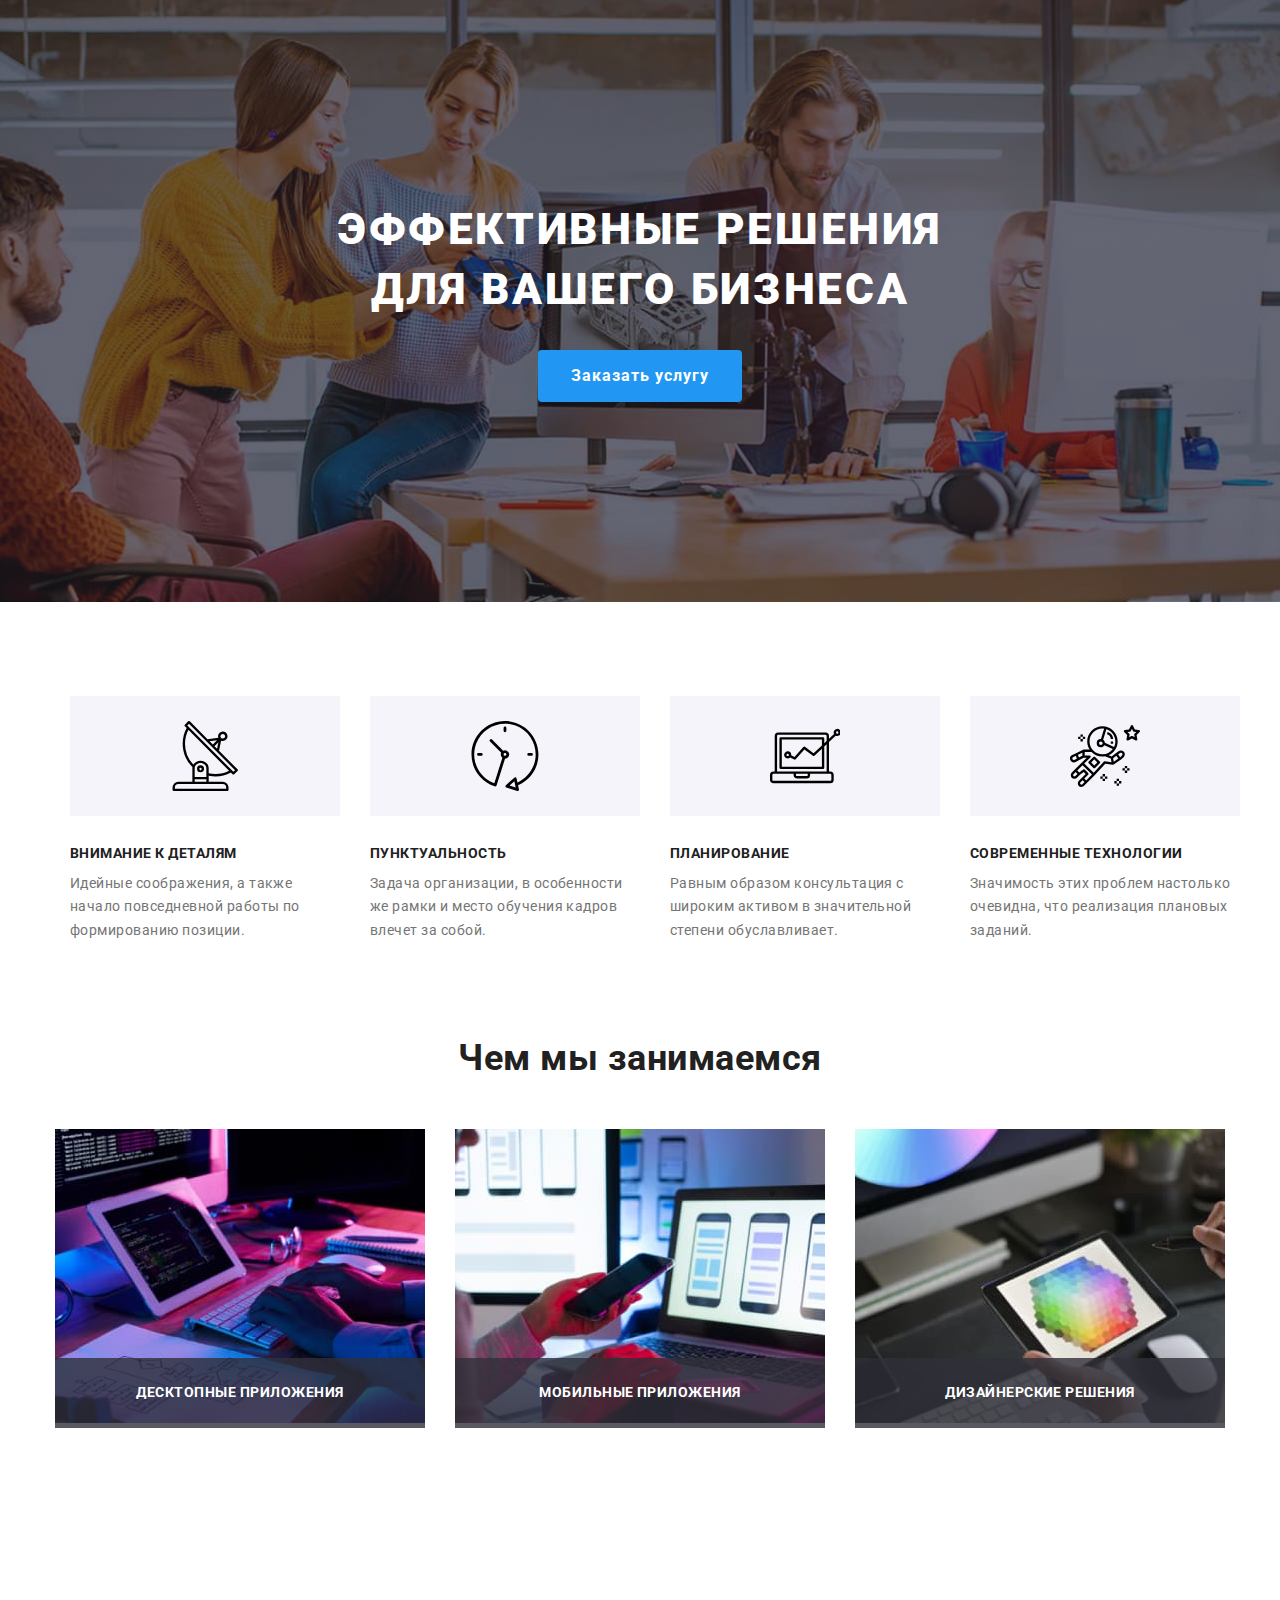
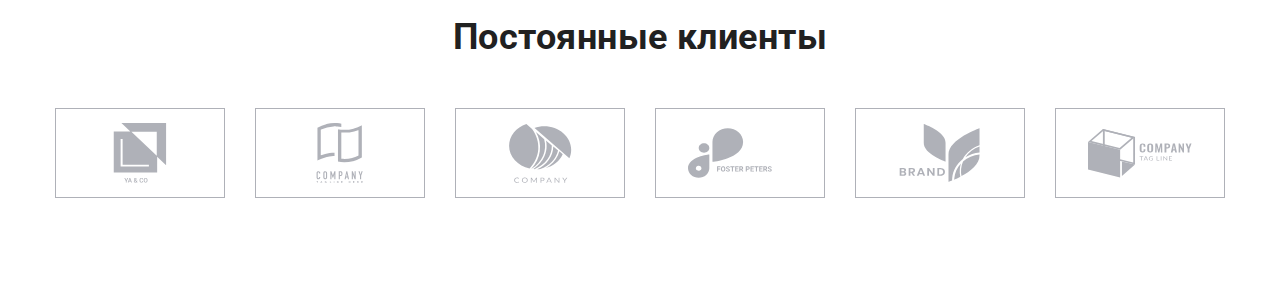
==== index.html @ 01b2c981 "add client" ====
<!DOCTYPE html>
<html lang="ru">
  <head>
    <meta charset="UTF-8" />
    <meta http-equiv="X-UA-Compatible" content="IE=edge" />
    <meta name="viewport" content="width=device-width, initial-scale=1.0" />
    <title>Студия</title>
    <link rel="preconnect" href="https://fonts.googleapis.com" />
    <link rel="preconnect" href="https://fonts.gstatic.com" crossorigin />
    <link
      href="https://fonts.googleapis.com/css2?family=Raleway:wght@700&family=Roboto:wght@400;500;700;900&display=swap"
      rel="stylesheet"
    />
    <link
      rel="stylesheet"
      href="https://cdnjs.cloudflare.com/ajax/libs/modern-normalize/1.1.0/modern-normalize.min.css"
    />
    <link rel="stylesheet" href="./css/main.min.css">
  </head>

  <body>
    <!-- <header class="header">
      <div class="container header__section">
        <nav class="header__nav">
          <a class="header__logo logo link" href="./index.html"
            >Web<span class="header__logo--black">Studio</span></a
          >
          <ul class="nav list">
            <li class="nav__item">
              <a class="nav__link link nav__link--current" href="./index.html"
                >Студия</a
              >
            </li>
            <li class="nav__item">
              <a class="nav__link link" href="./portfolio.html"
                >Портфолио</a
              >
            </li>
            <li class="nav__item">
              <a class="nav__link link" href="">Контакты</a>
            </li>
          </ul>
        </nav>
        <ul class="header-contact header-contack__list list">
          <li class="header-contact__item">
            <a class="header-contact__link link" href="mailto:info@devstudio.com"
              ><svg class="header-contact__icon" width="16" height="12">
                <use href="./images/icons.svg#icon-envelope"></use>
              </svg>
              info@devstudio.com</a
            >
          </li>
          <li class="header-contact__item">
            <a class="header-contact__link link" href="tel:+380961111111"
              ><svg class="header-contact__icon" width="10" height="16">
                <use href="./images/icons.svg#icon-mobile"></use>
              </svg>
              +38 096 111 11 11</a
            >
          </li>
        </ul>
      </div>
    </header> -->
    <main>
      <section class="hero">
        <h1 class="hero__title">Эффективные решения для вашего бизнеса</h1>
        <button class="hero__btn" type="button" data-modal-open>Заказать услугу</button>
      </section>
      <section class="features">
        <div class="container">
          <h2 class="visually-hidden">Преимущества</h2>
          <ul class="features-list list">
            <li class="features-list__item">
              <div class="features-list__icon-fon">
                <svg class="features-list__icon" width="70" height="70">
                  <use href="./images/icons.svg#icon-antenna"></use>
                </svg>
              </div>

              <h3 class="features-list__title">Внимание к деталям</h3>
              <p class="features-list__text">
                Идейные соображения, а также начало повседневной работы по
                формированию позиции.
              </p>
            </li>
            <li class="features-list__item">
              <div class="features-list__icon-fon">
                <svg class="features-list__icon" width="70" height="70">
                  <use href="./images/icons.svg#icon-clock"></use>
                </svg>
              </div>

              <h3 class="features-list__title">Пунктуальность</h3>
              <p class="features-list__text">
                Задача организации, в особенности же рамки и место обучения
                кадров влечет за собой.
              </p>
            </li>
            <li class="features-list__item">
              <div class="features-list__icon-fon">
                <svg class="features-list__icon" width="70" height="70">
                  <use href="./images/icons.svg#icon-diagram"></use>
                </svg>
              </div>

              <h3 class="features-list__title">Планирование</h3>
              <p class="features-list__text">
                Равным образом консультация с широким активом в значительной
                степени обуславливает.
              </p>
            </li>
            <li class="features-list__item">
              <div class="features-list__icon-fon">
                <svg class="features-list__icon" width="70" height="70">
                  <use href="./images/icons.svg#icon-astronaut"></use>
                </svg>
              </div>

              <h3 class="features-list__title">Современные технологии</h3>
              <p class="features-list__text">
                Значимость этих проблем настолько очевидна, что реализация
                плановых заданий.
              </p>
            </li>
          </ul>
        </div>
      </section>
      <section class="work">
        <div class="container">
          <h2 class="work__title section-title">Чем мы занимаемся</h2>
          <ul class="work-list list">
            <li class="work-list__item">
              <img
                src="./images/box1.jpg"
                alt="сотрудник создает программу"
                width="370"
                height="294"
              />
              <p class="work-list__text">Десктопные приложения</p>
            </li>
            <li class="work-list__item">
              <img
                src="./images/box2.jpg"
                alt="сотрудник создает мобильное приложение"
                width="370"
                height="294"
              />
              <p class="work-list__text">Мобильные приложения</p>
            </li>
            <li class="work-list__item">
              <img
                src="./images/box3.jpg"
                alt="веб-дизайнер выбирает палитру"
                width="370"
                height="294"
              />
              <p class="work-list__text">Дизайнерские решения</p>
            </li>            
          </ul>
        </div>
      </section>
      <!-- <section class="team">
        <div class="container">
          <h2 class="team__title section-title">Наша команда</h2>
          <ul class="team-list list">
            <li class="team-list__item">
              <img
                src="./images/img1.jpg"
                alt="фото Игоря Демьяненко"
                width="270"
                height="260"
              />
              <div class="team-list__workers">
                <h3 class="team-list__worker">Игорь Демьяненко</h3>
                <p class="team-list__profession" lang="en">Product Designer</p>
                <ul class="team-list__social-list list">
                  <li class="team-list__social-item">
                    <a class="team-list__social-link link" href="">
                      <svg class="team-list__social-icon" width="20" height="20">
                        <use href="./images/icons.svg#icon-instagram"></use>
                      </svg>
                    </a>
                  </li>

                  <li class="team-list__social-item">
                    <a class="team-list__social-link link" href="">
                      <svg class="team-list__social-icon" width="20" height="20">
                        <use href="./images/icons.svg#icon-twitter"></use>
                      </svg>
                    </a>
                  </li>

                  <li class="team-list__social-item">
                    <a class="team-list__social-link link" href="">
                      <svg class="team-list__social-icon" width="20" height="20">
                        <use href="./images/icons.svg#icon-facebook"></use>
                      </svg>
                    </a>
                  </li>

                  <li class="team-list__social-item">
                    <a class="team-list__social-link link" href="">
                      <svg class="team-list__social-icon" width="20" height="20">
                        <use href="./images/icons.svg#icon-linkedin"></use>
                      </svg>
                    </a>
                  </li>
                </ul>
              </div>
            </li>

            <li class="team-list__item">
              <img
                src="./images/img2.jpg"
                alt="фото Ольги Репиной"
                width="270"
                height="260"
              />
              <div class="team-list__workers">
                <h3 class="team-list__worker">Ольга Репина</h3>
                <p class="team-list__profession" lang="en">Frontend Developer</p>
                <ul class="team-list__social-list list">
                  <li class="team-list__social-item">
                    <a class="team-list__social-link link" href="">
                      <svg class="team-list__social-icon" width="20" height="20">
                        <use href="./images/icons.svg#icon-instagram"></use>
                      </svg>
                    </a>
                  </li>

                  <li class="team-list__social-item">
                    <a class="team-list__social-link link" href="">
                      <svg class="team-list__social-icon" width="20" height="20">
                        <use href="./images/icons.svg#icon-twitter"></use>
                      </svg>
                    </a>
                  </li>

                  <li class="team-list__social-item">
                    <a class="team-list__social-link link" href="">
                      <svg class="team-list__social-icon" width="20" height="20">
                        <use href="./images/icons.svg#icon-facebook"></use>
                      </svg>
                    </a>
                  </li>

                  <li class="team-list__social-item">
                    <a class="team-list__social-link link" href="">
                      <svg class="team-list__social-icon" width="20" height="20">
                        <use href="./images/icons.svg#icon-linkedin"></use>
                      </svg>
                    </a>
                  </li>
                </ul>
              </div>
            </li>
            <li class="team-list__item">
              <img
                src="./images/img3.jpg"
                alt="фото Николая Тарасова"
                width="270"
                height="260"
              />
              <div class="team-list__workers">
                <h3 class="team-list__worker">Николай Тарасов</h3>
                <p class="team-list__profession" lang="en">Marketing</p>
                <ul class="team-list__social-list list">
                  <li class="team-list__social-item">
                    <a class="team-list__social-link link" href="">
                      <svg class="team-list__social-icon" width="20" height="20">
                        <use href="./images/icons.svg#icon-instagram"></use>
                      </svg>
                    </a>
                  </li>

                  <li class="team-list__social-item">
                    <a class="team-list__social-link link" href="">
                      <svg class="team-list__social-icon" width="20" height="20">
                        <use href="./images/icons.svg#icon-twitter"></use>
                      </svg>
                    </a>
                  </li>

                  <li class="team-list__social-item">
                    <a class="team-list__social-link link" href="">
                      <svg class="team-list__social-icon" width="20" height="20">
                        <use href="./images/icons.svg#icon-facebook"></use>
                      </svg>
                    </a>
                  </li>

                  <li class="team-list__social-item">
                    <a class="team-list__social-link link" href="">
                      <svg class="team-list__social-icon" width="20" height="20">
                        <use href="./images/icons.svg#icon-linkedin"></use>
                      </svg>
                    </a>
                  </li>
                </ul>
              </div>
            </li>
            <li class="team-list__item">
              <img
                src="./images/img4.jpg"
                alt="фото Михаила Ермакова"
                width="270"
                height="260"
              />
              <div class="team-list__workers">
                <h3 class="team-list__worker">Михаил Ермаков</h3>
                <p class="team-list__profession" lang="en">UI Designer</p>
                <ul class="team-list__social-list list">
                  <li class="team-list__social-item">
                    <a class="team-list__social-link link" href="">
                      <svg class="team-list__social-icon" width="20" height="20">
                        <use href="./images/icons.svg#icon-instagram"></use>
                      </svg>
                    </a>
                  </li>

                  <li class="team-list__social-item">
                    <a class="team-list__social-link link" href="">
                      <svg class="team-list__social-icon" width="20" height="20">
                        <use href="./images/icons.svg#icon-twitter"></use>
                      </svg>
                    </a>
                  </li>

                  <li class="team-list__social-item">
                    <a class="team-list__social-link link" href="">
                      <svg class="team-list__social-icon" width="20" height="20">
                        <use href="./images/icons.svg#icon-facebook"></use>
                      </svg>
                    </a>
                  </li>

                  <li class="team-list__social-item">
                    <a class="team-list__social-link link" href="">
                      <svg class="team-list__social-icon" width="20" height="20">
                        <use href="./images/icons.svg#icon-linkedin"></use>
                      </svg>
                    </a>
                  </li>
                </ul>
              </div>
            </li>
          </ul>
        </div>
      </section> -->
      <section class="client">
        <div class="container">
          <h2 class="client__title">Постоянные клиенты</h2>
          <ul class="client__list customers list">
            <li class="customers__item">
              <a class="customers__link link" href="">
                <svg class="customers__icon" width="106" height="60">
                  <use href="./images/icons.svg#icon-yaco"></use>
                </svg>
              </a>
            </li>

            <li class="customers__item">
              <a class="customers__link link" href="">
                <svg class="customers__icon" width="106" height="60">
                  <use href="./images/icons.svg#icon-company"></use>
                </svg>
              </a>
            </li>

            <li class="customers__item">
              <a class="customers__link link" href="">
                <svg class="customers__icon" width="106" height="60">
                  <use href="./images/icons.svg#icon-company2"></use>
                </svg>
              </a>
            </li>

            <li class="customers__item">
              <a class="customers__link link" href="">
                <svg class="customers__icon" width="106" height="60">
                  <use href="./images/icons.svg#icon-foster"></use>
                </svg>
              </a>
            </li>

            <li class="customers__item">
              <a class="customers__link link" href="">
                <svg class="customers__icon" width="106" height="60">
                  <use href="./images/icons.svg#icon-brand"></use>
                </svg>
              </a>
            </li>

            <li class="customers__item">
              <a class="customers__link link" href="">
                <svg class="customers__icon" width="106" height="60">
                  <use href="./images/icons.svg#icon-tag"></use>
                </svg>
              </a>
            </li>
          </ul>
        </div>
      </section>
    </main>
    <!-- <footer class="footer">
      <div class="container">
        <div class="footer__flex">
          <div class="footer__contacts-flex">
            <a class="footer__logo logo link" href="./index.html"
              >Web<span class="footer__logo--white">Studio</span>
            </a>
            <address class="footer-contact">
              <ul class="footer-contact__list list">
                <li class="footer-contact__item">
                  <a
                    class="footer-contact__link footer-contact__address link"
                    href="https://goo.gl/maps/CdvJLRiEL6Q8Smko8"
                    target="_blank"
                    rel="noreferrer noopener"
                    >г.Киев, пр-т Леси Украинки, 26</a
                  >
                </li>
                <li class="footer-contact__item">
                  <a
                    class="footer-contact__link link"
                    href="mailto:info@devstudio.com"
                    >info@devstudio.com</a
                  >
                </li>
                <li class="footer-contact__item">
                  <a class="footer-contact__link link" href="tel:+380961111111"
                    >+38 096 111 11 11</a
                  >
                </li>
              </ul>
            </address>
          </div>
          <div class="social-section">
            <p class="social-section__text">Присоединяйтесь</p>
            <ul class="footer-list list">
              <li class="footer-list__item">
                <a class="footer-list__link" href="">
                  <svg class="footer-list__icon" width="20" height="20">
                    <use href="./images/icons.svg#icon-instagram"></use>
                  </svg>
                </a>
              </li>

              <li class="footer-list__item">
                <a class="footer-list__link" href="">
                  <svg class="footer-list__icon" width="20" height="20">
                    <use href="./images/icons.svg#icon-twitter"></use>
                  </svg>
                </a>
              </li>

              <li class="footer-list__item">
                <a class="footer-list__link" href="">
                  <svg class="footer-list__icon" width="20" height="20">
                    <use href="./images/icons.svg#icon-facebook"></use>
                  </svg>
                </a>
              </li>

              <li class="footer-list__item">
                <a class="footer-list__link" href="">
                  <svg class="footer-list__icon" width="20" height="20">
                    <use href="./images/icons.svg#icon-linkedin"></use>
                  </svg>
                </a>
              </li>
            </ul>
          </div>
          <div class="footer-submit">
            <p class="footer-submit__text">Подпишитесь на рассылку</p>
            <div class="footer-submit__form">
              <label class="footer-submit__label" for="submit-mail"></label>
              <input class="footer-submit__input" type="email" name="submit-mail" id="submit-mail" placeholder="E-mail">
              <button class="footer-submit__btn" type="submit">Подписаться</button>
            </div>
          </div>
        </div>
      </div>
    </footer> -->
    <div class="backdrop is-hidden" data-modal>
      <div class="modal">
          <button type="button" class="close-btn" data-modal-close>
            <svg class="modal-icon" width="11" height="11">
              <use href="./images/icons.svg#icon-vector"></use>
            </svg>
          </button>

          <form class="form">
            <span class="form-title">Оставьте свои данные, мы вам перезвоним</span>
                 
            <div class="form-field top-title">
              <label class="form-label" for="name">Имя</label>
              <input class="form-input" type="text" name="name" id="name">
              <svg class="input-icon" width="12" height="12">
                <use
                    href="./images/icons.svg#icon-name"
                ></use>
              </svg>
            </div>
            <div class="form-field">
              <label class="form-label" for="tel">Телефон</label>
              <input class="form-input" type="tel" name="tel" id="tel">
              <svg class="input-icon" width="12" height="12">
                <use
                    href="./images/icons.svg#icon-tel"
                ></use>
              </svg>
            </div>
            <div class="form-field">
              <label class="form-label" for="email">Почта</label>
              <input class="form-input" type="email" name="email" id="email">
              <svg class="input-icon" width="12" height="12">
                <use
                    href="./images/icons.svg#icon-mail"
                ></use>
              </svg>
            </div>
            <div class="form-field">
              <label class="comment-label" for="comment">Комментарий</label>
              <textarea class="comment" name="comment" id="comment" rows="9" placeholder="Введите текст"></textarea>
            </div>
            <div class="form-field-chek">
              
              <label class="policy-label" for="policy"></a> 
                <input class="form-checkbox" type="checkbox" name="policy" id="policy">
                <span class="icon-chek"></span>
                Соглашаюсь с рассылкой и принимаю <a class="policy-link" href="">Условия договора</a>
              </label>
              
            </div>
            <button class="form-btn" type="submit">Отправить</button>
          </form>
      </div>
    </div>
    <script src="./js/modal.js"></script>
  </body>
</html>
---- css/main.min.css ----
:root{--primary-text-color: #212121;--secondary-text-color: #757575;--white-text-color: #ffffff;--accent-color: #2196f3;--black-logo-color: #000000;--footer-text-color: rgba(255, 255, 255, 0.6);--white-background-color: #ffffff;--hero-background-color: #2f303a;--team-background-color: #f5f4fa}body{font-family:"Roboto";letter-spacing:0.03em;background-color:var(--white-background-color);color:var(--primary-text-color)}.list{list-style:none}.link{text-decoration:none}h1,h2,h3,h4,h5,h6,p,ul{margin:0;padding:0}.container{width:100%;margin-left:auto;margin-right:auto}@media screen and (min-width: 480px){.container{width:480px}}@media screen and (min-width: 768px){.container{width:768px}}@media screen and (min-width: 1200px){.container{width:1200px;padding-left:15px;padding-right:15px}}.section-title{font-weight:700;font-size:36px;line-height:1.17;text-align:center;color:var(--primary-text-color)}.logo{font-family:"Raleway";font-weight:700;font-size:26px;line-height:1.19;align-items:center;text-align:center;color:var(--accent-color)}.visually-hidden{position:absolute;width:1px;height:1px;margin:-1px;padding:0;overflow:hidden;border:0;clip:rect(0 0 0 0)}.header{border-bottom:1px solid #ececec}.header__section{display:flex;align-items:center}.header__nav{display:flex;align-items:center}.header__logo{margin-right:93px}.header__logo--black{color:var(--black-logo-color)}.nav{display:flex}.nav__item:not(:last-child){margin-right:50px}.nav__link{display:block;padding-top:32px;padding-bottom:32px;font-weight:500;font-size:14px;line-height:1.14;letter-spacing:0.02em;color:var(--primary-text-color);position:relative;transition:color 250ms cubic-bezier(0.4, 0, 0.2, 1)}.nav__link:focus,.nav__link:hover{color:var(--accent-color)}.nav__link--current{color:var(--accent-color)}.nav__link--current::after{position:absolute;display:block;content:"";width:100%;height:4px;border-radius:2px;bottom:-1px;background-color:var(--accent-color)}.header-contact{display:flex}.header-contack__list{margin-left:auto}.header-contact__item+.header-contact__item{margin-left:50px}.header-contact__link{display:inline-flex;padding:32px 0px 32px;align-items:center;font-weight:500;font-size:14px;line-height:16px;letter-spacing:0.02em;color:var(--secondary-text-color);transition:color 250ms cubic-bezier(0.4, 0, 0.2, 1)}.header-contact__link:hover,.header-contact__link:focus{color:var(--accent-color)}.header-contact__icon{margin-right:10px;fill:currentColor}.hero{padding-top:118px;padding-bottom:118px;max-width:1600px;min-height:400px;background-image:linear-gradient(to right, rgba(47,48,58,0.4), rgba(47,48,58,0.4)),url(../images/hero.jpg);background-color:var(--hero-background-color);background-repeat:no-repeat;background-position:center;background-size:cover;text-align:center}@media screen and (min-width: 1200px){.hero{min-height:600px;padding-top:200px;padding-bottom:200px}}.hero__title{padding:0;margin-bottom:30px;margin-left:auto;margin-right:auto;max-width:250px;font-weight:900;font-size:18px;line-height:1.62;letter-spacing:0.06em;text-transform:uppercase;color:var(--white-text-color)}@media screen and (min-width: 480px){.hero__title{font-size:26px;max-width:360px}}@media screen and (min-width: 1200px){.hero__title{font-size:44px;max-width:360px;line-height:1.36;max-width:696px;margin-left:auto;margin-right:auto}}.hero__btn{display:inline-block;min-width:140px;border-radius:4px;border:1px solid transparent;padding:7px;background-color:var(--accent-color);color:var(--white-text-color);font-family:"Roboto";font-weight:700;font-size:12px;line-height:1.87;align-items:center;text-align:center;letter-spacing:0.06em;cursor:pointer;transition:background-color 250ms cubic-bezier(0.4, 0, 0.2, 1),color 250ms cubic-bezier(0.4, 0, 0.2, 1)}.hero__btn:hover,.hero__btn:focus{background-color:var(--white-text-color);color:var(--accent-color)}@media screen and (min-width: 480px){.hero__btn{padding:10px 32px;font-size:16px;min-width:200px}}.features{padding-top:60px;padding-bottom:60px}@media screen and (min-width: 1200px){.features{padding-top:94px;padding-bottom:94px}}.features-list{display:block}@media screen and (min-width: 768px){.features-list{display:flex;flex-wrap:wrap;width:768px}}@media screen and (min-width: 1200px){.features-list{width:1200px}}.features-list__item{margin-left:15px;margin-right:15px}@media screen and (min-width: 480px){.features-list__item{width:450px}}@media screen and (min-width: 768px){.features-list__item{width:354px}}@media screen and (min-width: 1200px){.features-list__item{width:270px}}.features-list__icon-fon{display:flex;height:120px;align-items:center;justify-content:center;flex-direction:column;margin-bottom:30px;background-color:var(--team-background-color)}@media screen and (min-width: 480px){.features-list__icon-fon{width:450px}}@media screen and (min-width: 768px){.features-list__icon-fon{width:354px}}@media screen and (min-width: 1200px){.features-list__icon-fon{width:270px}}.features-list__icon{align-items:center}.features-list__title{margin-bottom:10px;font-weight:700;font-size:14px;line-height:1.14;text-transform:uppercase;text-align:center}@media screen and (min-width: 768px){.features-list__title{text-align:left}}.features-list__text{font-size:14px;line-height:1.71;color:var(--secondary-text-color)}.work{padding-bottom:94px;display:none}@media screen and (min-width: 1200px){.work{display:block}}.work__title{margin-bottom:50px}.work-list{display:flex}.work-list__item{position:relative}.work-list__item:not(:last-child){margin-right:30px}.work-list__text{width:100%;position:absolute;bottom:0;left:0;padding:27px 0px;font-weight:bold;font-size:14px;line-height:1.14;text-align:center;text-transform:uppercase;color:var(--white-text-color);background-color:rgba(47,48,58,0.8)}.team{padding-top:94px;padding-bottom:94px;background-color:var(--team-background-color)}.team__title{margin-bottom:50px}.team-list{display:flex}.team-list__item{box-shadow:0px 1px 3px rgba(0,0,0,0.12),0px 1px 1px rgba(0,0,0,0.14),0px 2px 1px rgba(0,0,0,0.2);background-color:var(--white-background-color)}.team-list__item:not(:last-child){margin-right:30px}.team-list__workers{padding:30px 0px}.team-list__worker{font-weight:500;font-size:16px;line-height:1.19;text-align:center}.team-list__profession{margin-top:10px;font-size:16px;line-height:1.19;text-align:center;color:var(--secondary-text-color)}.team-list__social-list{display:flex;justify-content:space-between;align-items:center;padding:0px 32px;margin-top:16px;list-style:none}.team-list__social-item{width:44px;height:44px}.team-list__social-link{display:block;width:44px;height:44px;border-radius:50%;color:#afb1b8;background-color:#ffffff;transition:background-color 250ms cubic-bezier(0.4, 0, 0.2, 1),color 250ms cubic-bezier(0.4, 0, 0.2, 1)}.team-list__social-link:hover,.team-list__social-link:focus{color:#ffffff;background-color:var(--accent-color)}.team-list__social-icon{margin:12px 0px 0px 12px;fill:currentColor}.client{padding-top:60px;padding-bottom:60px}@media screen and (min-width: 1200px){.client{padding-top:94px;padding-bottom:94px}}.client__title{margin-bottom:30px;font-weight:700;font-size:28px;line-height:1.17;text-align:center}@media screen and (min-width: 1200px){.client__title{margin-bottom:50px;font-size:36px}}.client__list{justify-content:center;align-items:center;gap:30px;margin:0 15px}.customers{display:flex;flex-wrap:wrap}@media screen and (min-width: 1200px){.customers{flex-wrap:nowrap}}.customers__item{height:90px;width:100%;flex-basis:calc(100% / 2 - 30px);transition:border-color 250ms cubic-bezier(0.4, 0, 0.2, 1),color 250ms cubic-bezier(0.4, 0, 0.2, 1)}.customers__item:focus,.customers__item:hover{color:var(--accent-color);border-color:var(--accent-color)}@media screen and (max-width: 479px){.customers__item{flex-wrap:nowrap;flex-basis:calc(100% - 30px);width:210px}}@media screen and (min-width: 768px){.customers__item{flex-basis:calc(100% / 3 - 30px)}}@media screen and (min-width: 1200px){.customers__item{width:170px}}.customers__link{display:flex;justify-content:center;align-items:center;width:100%;height:100%;border:1px solid #afb1b8;color:#afb1b8;background-color:#fff;padding:16px 32px;transition:border-color 250ms cubic-bezier(0.4, 0, 0.2, 1),color 250ms cubic-bezier(0.4, 0, 0.2, 1)}.customers__link:focus,.customers__link:hover{color:var(--accent-color);border-color:var(--accent-color)}@media screen and (min-width: 1200px){.customers__link{width:170px}}.customers__icon{fill:currentColor}.footer{padding-top:60px;padding-bottom:60px;background-color:var(--hero-background-color)}.footer__flex{display:flex;margin:0;padding:0;list-style:none}.footer__logo--white{color:var(--white-text-color)}.footer-contact{margin-top:20px}.footer-contact__address{color:var(--white-text-color)}.footer-contact__item{margin-top:9px}.footer-contact__link{font-style:normal;font-size:14px;line-height:1.71;color:var(--footer-text-color);transition:color 250ms cubic-bezier(0.4, 0, 0.2, 1)}.footer-contact__link:hover,.footer-contact__link:focus{color:var(--accent-color)}.social-section{margin-left:80px;width:206px}.social-section__text{padding:20px 0px 10px 0px;margin-bottom:20px;font-weight:700;font-size:14px;line-height:1.14px;text-transform:uppercase;color:var(--white-text-color)}.footer-list{display:flex;justify-content:space-between;align-items:center;padding:0;margin-top:0;list-style:none}.footer-list__item{width:44px;height:44px}.footer-list__link{display:block;width:44px;height:44px;border-radius:50%;color:#ffffff;background-color:#ffffff10;transition:background-color 250ms cubic-bezier(0.4, 0, 0.2, 1),color 250ms cubic-bezier(0.4, 0, 0.2, 1)}.footer-list__link:hover,.footer-list__link:focus{color:#ffffff;background-color:var(--accent-color)}.footer-list__icon{margin:12px 0px 0px 12px;fill:currentColor}.footer-submit{margin-left:93px}.footer-submit__text{padding:20px 0px 10px 0px;margin-bottom:20px;font-weight:700;font-size:14px;line-height:1.14px;text-transform:uppercase;color:var(--white-text-color)}.footer-submit__input{width:358px;margin:0;padding:13px 16px;border-radius:4px;border:1px solid rgba(255,255,255,0.3);background-color:var(--hero-background-color);color:var(--white-text-color)}.footer-submit__input::placeholder{font-size:16px;line-height:1.25;color:rgba(255,255,255,0.6)}.footer-submit__btn{display:inline-flex;align-items:center;justify-content:center;border:none;margin:0;padding:8px 29px;border-radius:4px;background-color:var(--accent-color);box-shadow:0px 4px 4px rgba(0,0,0,0.15);color:var(--white-text-color);font-family:"Roboto";font-style:normal;font-weight:700;font-size:16px;line-height:1.87;letter-spacing:0.06em;cursor:pointer;min-height:43px;margin-left:12px}.footer-submit__btn::after{content:"";display:inline-block;width:24px;height:20px;margin-left:10px;background-image:url(../images/send.svg)}.portfolio-section{padding-top:94px;padding-bottom:94px}.portfolio-btn-list{display:flex;justify-content:center;margin-bottom:50px}.portfolio-btn-item:not(:last-child){margin-right:8px}.portfolio-item:hover .portfolio-overlay{transform:translateY(0)}.portfolio-description{position:relative;overflow:hidden}.portfolio-overlay{position:absolute;display:inline-block;content:"";width:100%;height:100%;top:0;left:0;background-color:rgba(33,150,243,0.9);transform:translateY(100%);transition:transform 250ms cubic-bezier(0.4, 0, 0.2, 1)}.portfolio-description-text{position:absolute;top:0;left:0;padding:63px 24px;font-size:18px;line-height:1.56;color:var(--white-text-color)}.portfolio-btn{display:inline-block;min-width:73px;border-radius:4px;border:1px solid transparent;padding:6px 22px;font-family:"Roboto";font-weight:500;font-size:16px;line-height:1.63;letter-spacing:0.03em;text-align:center;background-color:var(--team-background-color);color:var(--primary-text-color);cursor:pointer;transition:background-color 250ms cubic-bezier(0.4, 0, 0.2, 1),color 250ms cubic-bezier(0.4, 0, 0.2, 1),box-shadow 250ms cubic-bezier(0.4, 0, 0.2, 1)}.portfolio-btn:hover,.portfolio-btn:focus{background-color:var(--accent-color);color:var(--white-text-color);box-shadow:0px 3px 1px rgba(0,0,0,0.1),0px 1px 2px rgba(0,0,0,0.08),0px 2px 2px rgba(0,0,0,0.12)}.portfolio-list{display:flex;flex-wrap:wrap;margin:-15px}.portfolio-item{margin:15px;transition:box-shadow 250ms cubic-bezier(0.4, 0, 0.2, 1)}.portfolio-item:hover,.portfolio-item:focus{box-shadow:0px 3px 1px rgba(0,0,0,0.1),0px 1px 2px rgba(0,0,0,0.08),0px 2px 2px rgba(0,0,0,0.12)}.portfolio-border{border:1px solid #eeeeee;border-top:transparent;padding:20px 24px}.portfolio-list-title{font-weight:700;font-size:18px;line-height:2;letter-spacing:0.06em}.portfolio-list-text{margin-top:4px;font-size:16px;line-height:1.87;color:var(--secondary-text-color)}.backdrop{position:fixed;display:flex;align-items:center;justify-content:center;width:100vw;height:100vh;background-color:rgba(0,0,0,0.2);top:0;transition:opacity 250ms cubic-bezier(0.4, 0, 0.2, 1),visibility 250ms cubic-bezier(0.4, 0, 0.2, 1)}.backdrop.is-hidden{opacity:0;visibility:hidden;pointer-events:none}.backdrop.is-hidden .modal{transform:scale(2)}.modal{width:528px;min-height:581px;background-color:#ffffff;position:relative;transform:scale(1);transition:transform 250ms cubic-bezier(0.4, 0, 0.2, 1)}.modal-icon{fill:var(--black-logo-color);transition:fill 250ms cubic-bezier(0.4, 0, 0.2, 1)}.close-btn{position:absolute;display:flex;align-items:center;justify-content:center;right:8px;top:8px;background-color:transparent;border-radius:50%;width:30px;height:30px;border:1px solid rgba(0,0,0,0.1);cursor:pointer}.close-btn:hover .modal-icon{fill:var(--accent-color)}.form{width:528px;margin-left:auto;margin-right:auto;padding:40px}.form-title{font-weight:700;font-size:20px;line-height:1.15;text-align:center}.top-title{margin-top:12px}.form-field{position:relative;display:flex;flex-direction:column;margin-bottom:10px}.form-label,.comment-label{font-size:12px;line-height:1.17;letter-spacing:0.01em;color:var(--secondary-text-color);margin-bottom:4px}.form-input{width:100%;margin:0;padding:11px 42px;border:1px solid rgba(33,33,33,0.2);border-radius:4px;outline:none;transition:border-color 250ms cubic-bezier(0.4, 0, 0.2, 1)}.form-input:focus{border-color:var(--accent-color)}.form-input:focus ~ .input-icon{fill:var(--accent-color)}.input-icon{position:absolute;top:50%;left:15px;transform:translateY(25%);display:inline-block;width:12px;height:12px;transition:fill 250ms cubic-bezier(0.4, 0, 0.2, 1)}textarea{resize:none;border:1px solid rgba(33,33,33,0.2);border-radius:4px;padding:12px 16px;font-size:12px;line-height:1.17;letter-spacing:0.01em;height:120px;outline:none;transition:border-color 250ms cubic-bezier(0.4, 0, 0.2, 1)}textarea:focus{border-color:var(--accent-color)}.comment::placeholder{font-size:12px;line-height:1.17;letter-spacing:0.01em;color:#757575}.form-field-chek{padding-left:14px;margin-top:25px;margin-bottom:30px}.icon-chek{display:inline-block;width:16px;height:15px;border:2px solid #212121;border-radius:2px;margin-right:7px}.form-checkbox{position:absolute;width:1px;height:1px;margin:-1px;padding:0;overflow:hidden;border:0;clip:rect(0 0 0 0)}.form-checkbox:checked+.icon-chek{background-image:url(../images/icon-check.svg);background-position:center;background-repeat:no-repeat;background-color:var(--accent-color);background-origin:border-box;border-color:var(--accent-color)}.policy-label{display:flex;align-items:center;font-size:14px;line-height:1.71;color:var(--secondary-text-color)}.policy-link{margin-left:4px;color:#2196f3}.form-btn{display:flex;align-items:center;justify-content:center;margin:0 auto;padding:10px 56px;border:none;border-radius:4px;text-align:center;text-decoration:none;font-family:"Roboto";font-style:normal;font-weight:700;font-size:16px;line-height:1.87;letter-spacing:0.06em;cursor:pointer;background-color:var(--accent-color);box-shadow:0px 4px 4px rgba(0,0,0,0.15);color:var(--white-text-color);transition:background-color 250ms cubic-bezier(0.4, 0, 0.2, 1)}.form-btn:focus,.form-btn:hover{background-color:#188ce8}
/*# sourceMappingURL=main.min.css.map */
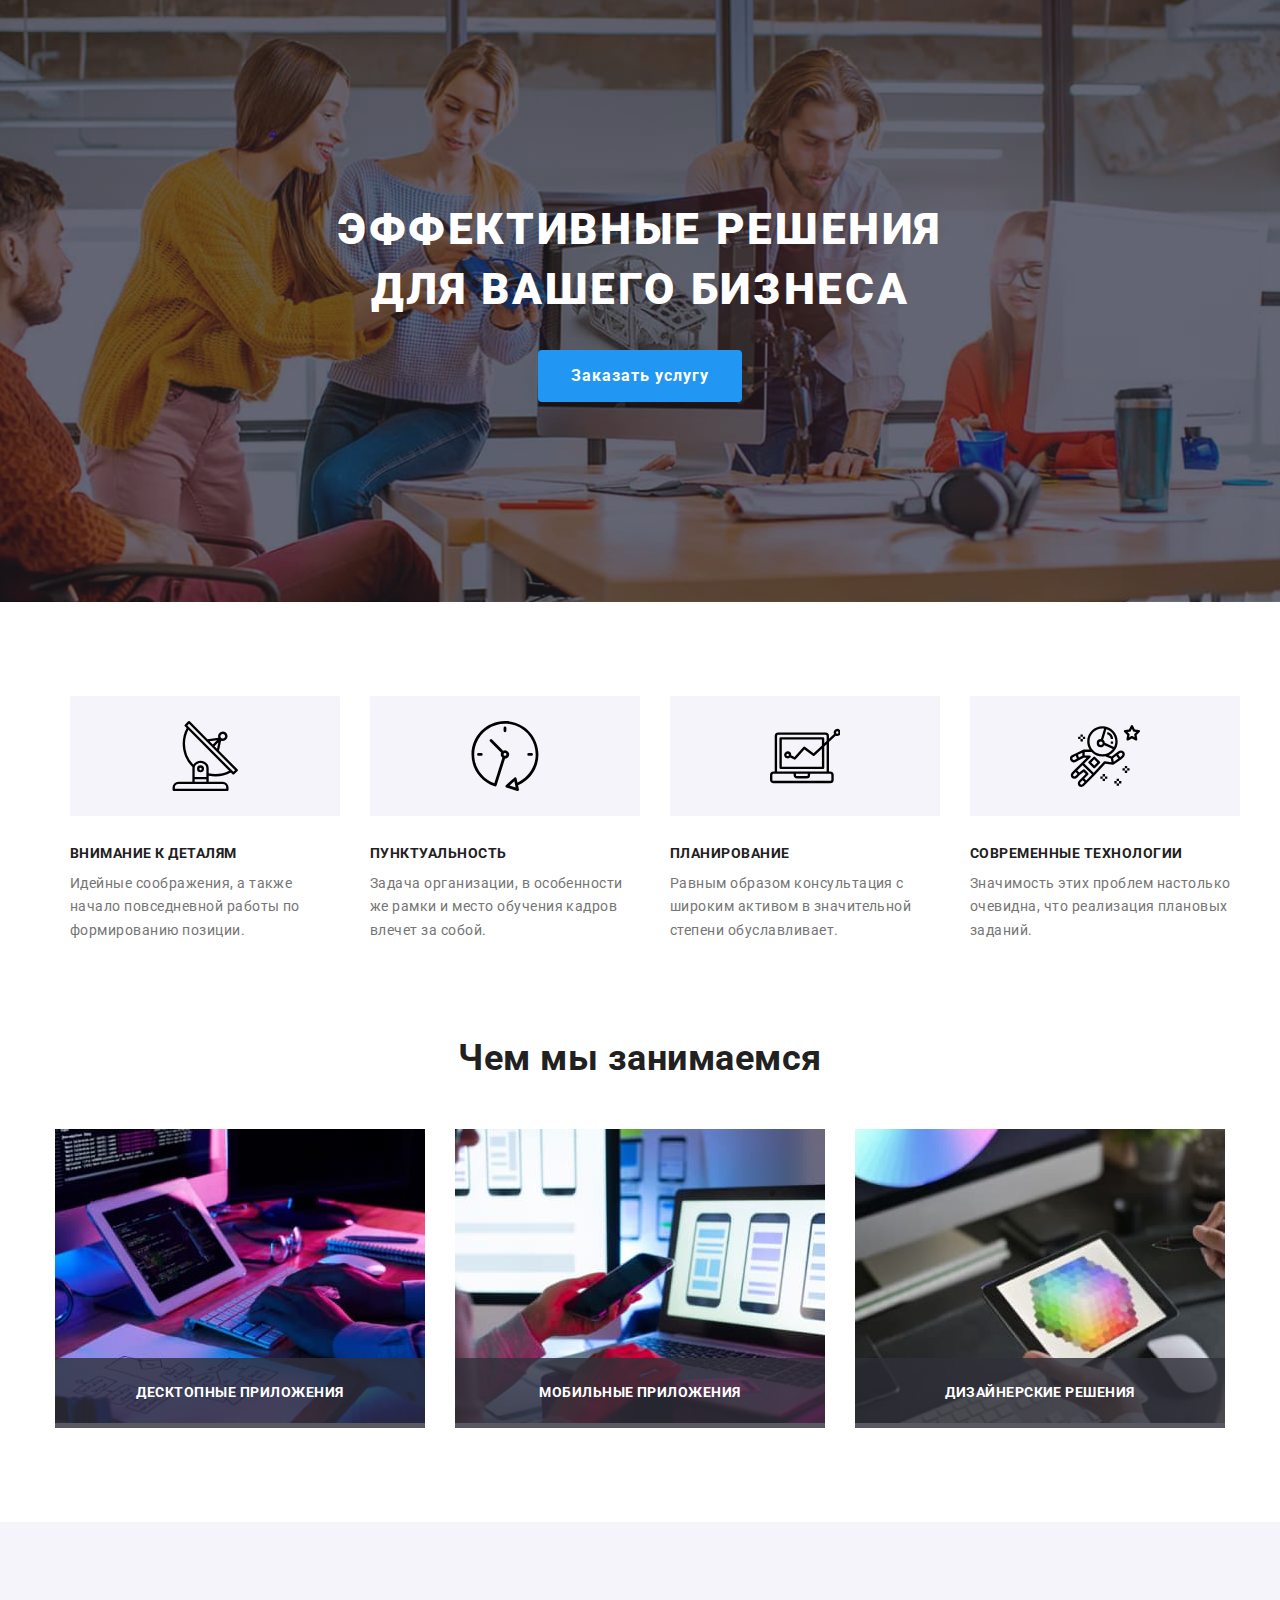
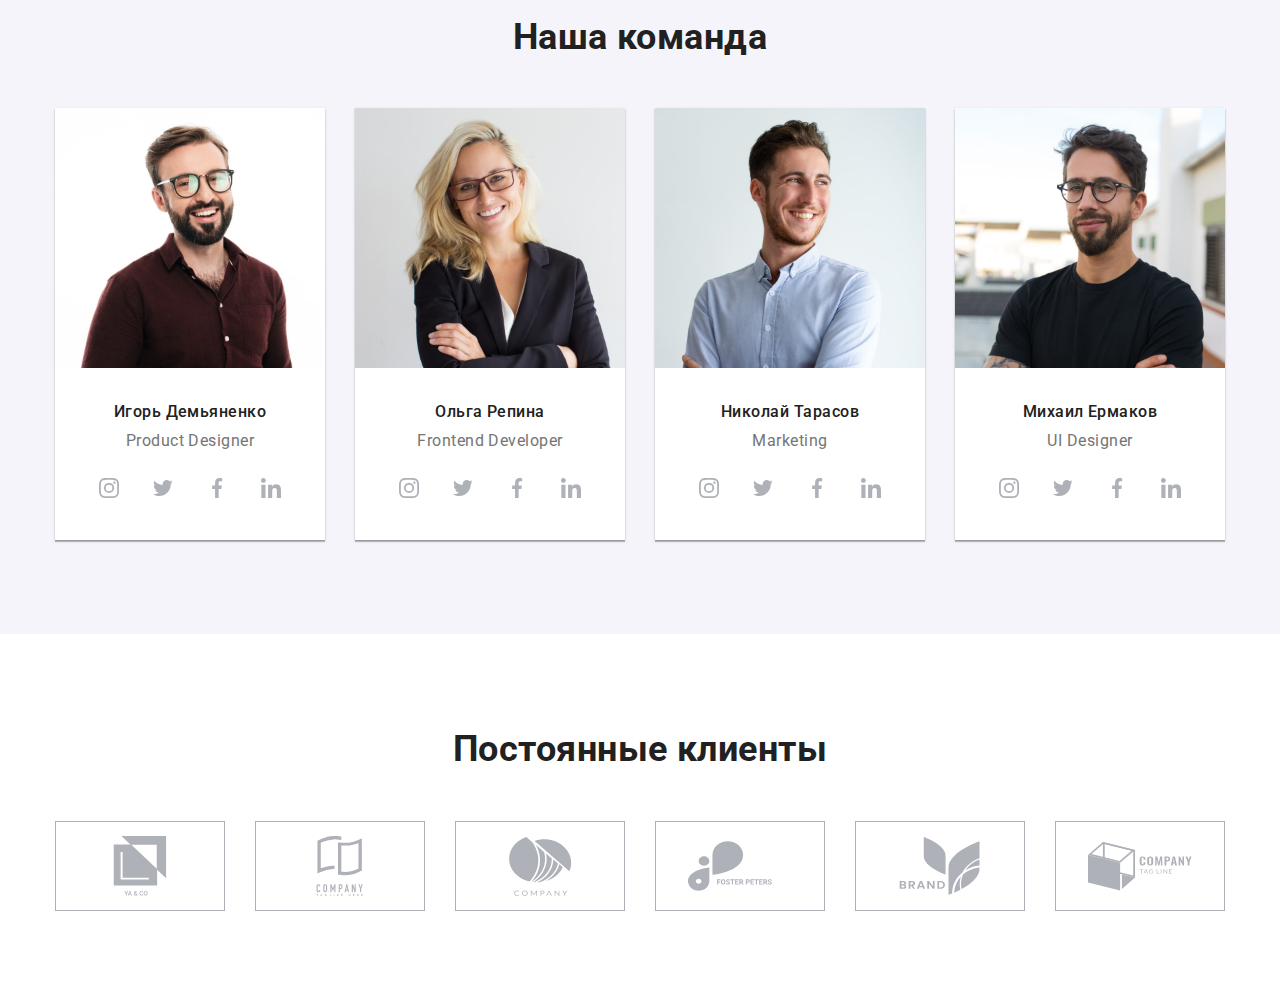
==== commit 73c87d85: "add team" ====
--- a/index.html
+++ b/index.html
@@ -159,7 +159,7 @@
           </ul>
         </div>
       </section>
-      <!-- <section class="team">
+      <section class="team">
         <div class="container">
           <h2 class="team__title section-title">Наша команда</h2>
           <ul class="team-list list">
@@ -346,7 +346,7 @@
             </li>
           </ul>
         </div>
-      </section> -->
+      </section>
       <section class="client">
         <div class="container">
           <h2 class="client__title">Постоянные клиенты</h2>
--- a/css/main.min.css
+++ b/css/main.min.css
@@ -1,2 +1,2 @@
-:root{--primary-text-color: #212121;--secondary-text-color: #757575;--white-text-color: #ffffff;--accent-color: #2196f3;--black-logo-color: #000000;--footer-text-color: rgba(255, 255, 255, 0.6);--white-background-color: #ffffff;--hero-background-color: #2f303a;--team-background-color: #f5f4fa}body{font-family:"Roboto";letter-spacing:0.03em;background-color:var(--white-background-color);color:var(--primary-text-color)}.list{list-style:none}.link{text-decoration:none}h1,h2,h3,h4,h5,h6,p,ul{margin:0;padding:0}.container{width:100%;margin-left:auto;margin-right:auto}@media screen and (min-width: 480px){.container{width:480px}}@media screen and (min-width: 768px){.container{width:768px}}@media screen and (min-width: 1200px){.container{width:1200px;padding-left:15px;padding-right:15px}}.section-title{font-weight:700;font-size:36px;line-height:1.17;text-align:center;color:var(--primary-text-color)}.logo{font-family:"Raleway";font-weight:700;font-size:26px;line-height:1.19;align-items:center;text-align:center;color:var(--accent-color)}.visually-hidden{position:absolute;width:1px;height:1px;margin:-1px;padding:0;overflow:hidden;border:0;clip:rect(0 0 0 0)}.header{border-bottom:1px solid #ececec}.header__section{display:flex;align-items:center}.header__nav{display:flex;align-items:center}.header__logo{margin-right:93px}.header__logo--black{color:var(--black-logo-color)}.nav{display:flex}.nav__item:not(:last-child){margin-right:50px}.nav__link{display:block;padding-top:32px;padding-bottom:32px;font-weight:500;font-size:14px;line-height:1.14;letter-spacing:0.02em;color:var(--primary-text-color);position:relative;transition:color 250ms cubic-bezier(0.4, 0, 0.2, 1)}.nav__link:focus,.nav__link:hover{color:var(--accent-color)}.nav__link--current{color:var(--accent-color)}.nav__link--current::after{position:absolute;display:block;content:"";width:100%;height:4px;border-radius:2px;bottom:-1px;background-color:var(--accent-color)}.header-contact{display:flex}.header-contack__list{margin-left:auto}.header-contact__item+.header-contact__item{margin-left:50px}.header-contact__link{display:inline-flex;padding:32px 0px 32px;align-items:center;font-weight:500;font-size:14px;line-height:16px;letter-spacing:0.02em;color:var(--secondary-text-color);transition:color 250ms cubic-bezier(0.4, 0, 0.2, 1)}.header-contact__link:hover,.header-contact__link:focus{color:var(--accent-color)}.header-contact__icon{margin-right:10px;fill:currentColor}.hero{padding-top:118px;padding-bottom:118px;max-width:1600px;min-height:400px;background-image:linear-gradient(to right, rgba(47,48,58,0.4), rgba(47,48,58,0.4)),url(../images/hero.jpg);background-color:var(--hero-background-color);background-repeat:no-repeat;background-position:center;background-size:cover;text-align:center}@media screen and (min-width: 1200px){.hero{min-height:600px;padding-top:200px;padding-bottom:200px}}.hero__title{padding:0;margin-bottom:30px;margin-left:auto;margin-right:auto;max-width:250px;font-weight:900;font-size:18px;line-height:1.62;letter-spacing:0.06em;text-transform:uppercase;color:var(--white-text-color)}@media screen and (min-width: 480px){.hero__title{font-size:26px;max-width:360px}}@media screen and (min-width: 1200px){.hero__title{font-size:44px;max-width:360px;line-height:1.36;max-width:696px;margin-left:auto;margin-right:auto}}.hero__btn{display:inline-block;min-width:140px;border-radius:4px;border:1px solid transparent;padding:7px;background-color:var(--accent-color);color:var(--white-text-color);font-family:"Roboto";font-weight:700;font-size:12px;line-height:1.87;align-items:center;text-align:center;letter-spacing:0.06em;cursor:pointer;transition:background-color 250ms cubic-bezier(0.4, 0, 0.2, 1),color 250ms cubic-bezier(0.4, 0, 0.2, 1)}.hero__btn:hover,.hero__btn:focus{background-color:var(--white-text-color);color:var(--accent-color)}@media screen and (min-width: 480px){.hero__btn{padding:10px 32px;font-size:16px;min-width:200px}}.features{padding-top:60px;padding-bottom:60px}@media screen and (min-width: 1200px){.features{padding-top:94px;padding-bottom:94px}}.features-list{display:block}@media screen and (min-width: 768px){.features-list{display:flex;flex-wrap:wrap;width:768px}}@media screen and (min-width: 1200px){.features-list{width:1200px}}.features-list__item{margin-left:15px;margin-right:15px}@media screen and (min-width: 480px){.features-list__item{width:450px}}@media screen and (min-width: 768px){.features-list__item{width:354px}}@media screen and (min-width: 1200px){.features-list__item{width:270px}}.features-list__icon-fon{display:flex;height:120px;align-items:center;justify-content:center;flex-direction:column;margin-bottom:30px;background-color:var(--team-background-color)}@media screen and (min-width: 480px){.features-list__icon-fon{width:450px}}@media screen and (min-width: 768px){.features-list__icon-fon{width:354px}}@media screen and (min-width: 1200px){.features-list__icon-fon{width:270px}}.features-list__icon{align-items:center}.features-list__title{margin-bottom:10px;font-weight:700;font-size:14px;line-height:1.14;text-transform:uppercase;text-align:center}@media screen and (min-width: 768px){.features-list__title{text-align:left}}.features-list__text{font-size:14px;line-height:1.71;color:var(--secondary-text-color)}.work{padding-bottom:94px;display:none}@media screen and (min-width: 1200px){.work{display:block}}.work__title{margin-bottom:50px}.work-list{display:flex}.work-list__item{position:relative}.work-list__item:not(:last-child){margin-right:30px}.work-list__text{width:100%;position:absolute;bottom:0;left:0;padding:27px 0px;font-weight:bold;font-size:14px;line-height:1.14;text-align:center;text-transform:uppercase;color:var(--white-text-color);background-color:rgba(47,48,58,0.8)}.team{padding-top:94px;padding-bottom:94px;background-color:var(--team-background-color)}.team__title{margin-bottom:50px}.team-list{display:flex}.team-list__item{box-shadow:0px 1px 3px rgba(0,0,0,0.12),0px 1px 1px rgba(0,0,0,0.14),0px 2px 1px rgba(0,0,0,0.2);background-color:var(--white-background-color)}.team-list__item:not(:last-child){margin-right:30px}.team-list__workers{padding:30px 0px}.team-list__worker{font-weight:500;font-size:16px;line-height:1.19;text-align:center}.team-list__profession{margin-top:10px;font-size:16px;line-height:1.19;text-align:center;color:var(--secondary-text-color)}.team-list__social-list{display:flex;justify-content:space-between;align-items:center;padding:0px 32px;margin-top:16px;list-style:none}.team-list__social-item{width:44px;height:44px}.team-list__social-link{display:block;width:44px;height:44px;border-radius:50%;color:#afb1b8;background-color:#ffffff;transition:background-color 250ms cubic-bezier(0.4, 0, 0.2, 1),color 250ms cubic-bezier(0.4, 0, 0.2, 1)}.team-list__social-link:hover,.team-list__social-link:focus{color:#ffffff;background-color:var(--accent-color)}.team-list__social-icon{margin:12px 0px 0px 12px;fill:currentColor}.client{padding-top:60px;padding-bottom:60px}@media screen and (min-width: 1200px){.client{padding-top:94px;padding-bottom:94px}}.client__title{margin-bottom:30px;font-weight:700;font-size:28px;line-height:1.17;text-align:center}@media screen and (min-width: 1200px){.client__title{margin-bottom:50px;font-size:36px}}.client__list{justify-content:center;align-items:center;gap:30px;margin:0 15px}.customers{display:flex;flex-wrap:wrap}@media screen and (min-width: 1200px){.customers{flex-wrap:nowrap}}.customers__item{height:90px;width:100%;flex-basis:calc(100% / 2 - 30px);transition:border-color 250ms cubic-bezier(0.4, 0, 0.2, 1),color 250ms cubic-bezier(0.4, 0, 0.2, 1)}.customers__item:focus,.customers__item:hover{color:var(--accent-color);border-color:var(--accent-color)}@media screen and (max-width: 479px){.customers__item{flex-wrap:nowrap;flex-basis:calc(100% - 30px);width:210px}}@media screen and (min-width: 768px){.customers__item{flex-basis:calc(100% / 3 - 30px)}}@media screen and (min-width: 1200px){.customers__item{width:170px}}.customers__link{display:flex;justify-content:center;align-items:center;width:100%;height:100%;border:1px solid #afb1b8;color:#afb1b8;background-color:#fff;padding:16px 32px;transition:border-color 250ms cubic-bezier(0.4, 0, 0.2, 1),color 250ms cubic-bezier(0.4, 0, 0.2, 1)}.customers__link:focus,.customers__link:hover{color:var(--accent-color);border-color:var(--accent-color)}@media screen and (min-width: 1200px){.customers__link{width:170px}}.customers__icon{fill:currentColor}.footer{padding-top:60px;padding-bottom:60px;background-color:var(--hero-background-color)}.footer__flex{display:flex;margin:0;padding:0;list-style:none}.footer__logo--white{color:var(--white-text-color)}.footer-contact{margin-top:20px}.footer-contact__address{color:var(--white-text-color)}.footer-contact__item{margin-top:9px}.footer-contact__link{font-style:normal;font-size:14px;line-height:1.71;color:var(--footer-text-color);transition:color 250ms cubic-bezier(0.4, 0, 0.2, 1)}.footer-contact__link:hover,.footer-contact__link:focus{color:var(--accent-color)}.social-section{margin-left:80px;width:206px}.social-section__text{padding:20px 0px 10px 0px;margin-bottom:20px;font-weight:700;font-size:14px;line-height:1.14px;text-transform:uppercase;color:var(--white-text-color)}.footer-list{display:flex;justify-content:space-between;align-items:center;padding:0;margin-top:0;list-style:none}.footer-list__item{width:44px;height:44px}.footer-list__link{display:block;width:44px;height:44px;border-radius:50%;color:#ffffff;background-color:#ffffff10;transition:background-color 250ms cubic-bezier(0.4, 0, 0.2, 1),color 250ms cubic-bezier(0.4, 0, 0.2, 1)}.footer-list__link:hover,.footer-list__link:focus{color:#ffffff;background-color:var(--accent-color)}.footer-list__icon{margin:12px 0px 0px 12px;fill:currentColor}.footer-submit{margin-left:93px}.footer-submit__text{padding:20px 0px 10px 0px;margin-bottom:20px;font-weight:700;font-size:14px;line-height:1.14px;text-transform:uppercase;color:var(--white-text-color)}.footer-submit__input{width:358px;margin:0;padding:13px 16px;border-radius:4px;border:1px solid rgba(255,255,255,0.3);background-color:var(--hero-background-color);color:var(--white-text-color)}.footer-submit__input::placeholder{font-size:16px;line-height:1.25;color:rgba(255,255,255,0.6)}.footer-submit__btn{display:inline-flex;align-items:center;justify-content:center;border:none;margin:0;padding:8px 29px;border-radius:4px;background-color:var(--accent-color);box-shadow:0px 4px 4px rgba(0,0,0,0.15);color:var(--white-text-color);font-family:"Roboto";font-style:normal;font-weight:700;font-size:16px;line-height:1.87;letter-spacing:0.06em;cursor:pointer;min-height:43px;margin-left:12px}.footer-submit__btn::after{content:"";display:inline-block;width:24px;height:20px;margin-left:10px;background-image:url(../images/send.svg)}.portfolio-section{padding-top:94px;padding-bottom:94px}.portfolio-btn-list{display:flex;justify-content:center;margin-bottom:50px}.portfolio-btn-item:not(:last-child){margin-right:8px}.portfolio-item:hover .portfolio-overlay{transform:translateY(0)}.portfolio-description{position:relative;overflow:hidden}.portfolio-overlay{position:absolute;display:inline-block;content:"";width:100%;height:100%;top:0;left:0;background-color:rgba(33,150,243,0.9);transform:translateY(100%);transition:transform 250ms cubic-bezier(0.4, 0, 0.2, 1)}.portfolio-description-text{position:absolute;top:0;left:0;padding:63px 24px;font-size:18px;line-height:1.56;color:var(--white-text-color)}.portfolio-btn{display:inline-block;min-width:73px;border-radius:4px;border:1px solid transparent;padding:6px 22px;font-family:"Roboto";font-weight:500;font-size:16px;line-height:1.63;letter-spacing:0.03em;text-align:center;background-color:var(--team-background-color);color:var(--primary-text-color);cursor:pointer;transition:background-color 250ms cubic-bezier(0.4, 0, 0.2, 1),color 250ms cubic-bezier(0.4, 0, 0.2, 1),box-shadow 250ms cubic-bezier(0.4, 0, 0.2, 1)}.portfolio-btn:hover,.portfolio-btn:focus{background-color:var(--accent-color);color:var(--white-text-color);box-shadow:0px 3px 1px rgba(0,0,0,0.1),0px 1px 2px rgba(0,0,0,0.08),0px 2px 2px rgba(0,0,0,0.12)}.portfolio-list{display:flex;flex-wrap:wrap;margin:-15px}.portfolio-item{margin:15px;transition:box-shadow 250ms cubic-bezier(0.4, 0, 0.2, 1)}.portfolio-item:hover,.portfolio-item:focus{box-shadow:0px 3px 1px rgba(0,0,0,0.1),0px 1px 2px rgba(0,0,0,0.08),0px 2px 2px rgba(0,0,0,0.12)}.portfolio-border{border:1px solid #eeeeee;border-top:transparent;padding:20px 24px}.portfolio-list-title{font-weight:700;font-size:18px;line-height:2;letter-spacing:0.06em}.portfolio-list-text{margin-top:4px;font-size:16px;line-height:1.87;color:var(--secondary-text-color)}.backdrop{position:fixed;display:flex;align-items:center;justify-content:center;width:100vw;height:100vh;background-color:rgba(0,0,0,0.2);top:0;transition:opacity 250ms cubic-bezier(0.4, 0, 0.2, 1),visibility 250ms cubic-bezier(0.4, 0, 0.2, 1)}.backdrop.is-hidden{opacity:0;visibility:hidden;pointer-events:none}.backdrop.is-hidden .modal{transform:scale(2)}.modal{width:528px;min-height:581px;background-color:#ffffff;position:relative;transform:scale(1);transition:transform 250ms cubic-bezier(0.4, 0, 0.2, 1)}.modal-icon{fill:var(--black-logo-color);transition:fill 250ms cubic-bezier(0.4, 0, 0.2, 1)}.close-btn{position:absolute;display:flex;align-items:center;justify-content:center;right:8px;top:8px;background-color:transparent;border-radius:50%;width:30px;height:30px;border:1px solid rgba(0,0,0,0.1);cursor:pointer}.close-btn:hover .modal-icon{fill:var(--accent-color)}.form{width:528px;margin-left:auto;margin-right:auto;padding:40px}.form-title{font-weight:700;font-size:20px;line-height:1.15;text-align:center}.top-title{margin-top:12px}.form-field{position:relative;display:flex;flex-direction:column;margin-bottom:10px}.form-label,.comment-label{font-size:12px;line-height:1.17;letter-spacing:0.01em;color:var(--secondary-text-color);margin-bottom:4px}.form-input{width:100%;margin:0;padding:11px 42px;border:1px solid rgba(33,33,33,0.2);border-radius:4px;outline:none;transition:border-color 250ms cubic-bezier(0.4, 0, 0.2, 1)}.form-input:focus{border-color:var(--accent-color)}.form-input:focus ~ .input-icon{fill:var(--accent-color)}.input-icon{position:absolute;top:50%;left:15px;transform:translateY(25%);display:inline-block;width:12px;height:12px;transition:fill 250ms cubic-bezier(0.4, 0, 0.2, 1)}textarea{resize:none;border:1px solid rgba(33,33,33,0.2);border-radius:4px;padding:12px 16px;font-size:12px;line-height:1.17;letter-spacing:0.01em;height:120px;outline:none;transition:border-color 250ms cubic-bezier(0.4, 0, 0.2, 1)}textarea:focus{border-color:var(--accent-color)}.comment::placeholder{font-size:12px;line-height:1.17;letter-spacing:0.01em;color:#757575}.form-field-chek{padding-left:14px;margin-top:25px;margin-bottom:30px}.icon-chek{display:inline-block;width:16px;height:15px;border:2px solid #212121;border-radius:2px;margin-right:7px}.form-checkbox{position:absolute;width:1px;height:1px;margin:-1px;padding:0;overflow:hidden;border:0;clip:rect(0 0 0 0)}.form-checkbox:checked+.icon-chek{background-image:url(../images/icon-check.svg);background-position:center;background-repeat:no-repeat;background-color:var(--accent-color);background-origin:border-box;border-color:var(--accent-color)}.policy-label{display:flex;align-items:center;font-size:14px;line-height:1.71;color:var(--secondary-text-color)}.policy-link{margin-left:4px;color:#2196f3}.form-btn{display:flex;align-items:center;justify-content:center;margin:0 auto;padding:10px 56px;border:none;border-radius:4px;text-align:center;text-decoration:none;font-family:"Roboto";font-style:normal;font-weight:700;font-size:16px;line-height:1.87;letter-spacing:0.06em;cursor:pointer;background-color:var(--accent-color);box-shadow:0px 4px 4px rgba(0,0,0,0.15);color:var(--white-text-color);transition:background-color 250ms cubic-bezier(0.4, 0, 0.2, 1)}.form-btn:focus,.form-btn:hover{background-color:#188ce8}
+:root{--primary-text-color: #212121;--secondary-text-color: #757575;--white-text-color: #ffffff;--accent-color: #2196f3;--black-logo-color: #000000;--footer-text-color: rgba(255, 255, 255, 0.6);--white-background-color: #ffffff;--hero-background-color: #2f303a;--team-background-color: #f5f4fa}body{font-family:"Roboto";letter-spacing:0.03em;background-color:var(--white-background-color);color:var(--primary-text-color)}.list{list-style:none}.link{text-decoration:none}h1,h2,h3,h4,h5,h6,p,ul{margin:0;padding:0}.container{width:100%;margin-left:auto;margin-right:auto}@media screen and (min-width: 480px){.container{width:480px}}@media screen and (min-width: 768px){.container{width:768px}}@media screen and (min-width: 1200px){.container{width:1200px;padding-left:15px;padding-right:15px}}.section-title{font-weight:700;font-size:36px;line-height:1.17;text-align:center;color:var(--primary-text-color)}.logo{font-family:"Raleway";font-weight:700;font-size:26px;line-height:1.19;align-items:center;text-align:center;color:var(--accent-color)}.visually-hidden{position:absolute;width:1px;height:1px;margin:-1px;padding:0;overflow:hidden;border:0;clip:rect(0 0 0 0)}.header{border-bottom:1px solid #ececec}.header__section{display:flex;align-items:center}.header__nav{display:flex;align-items:center}.header__logo{margin-right:93px}.header__logo--black{color:var(--black-logo-color)}.nav{display:flex}.nav__item:not(:last-child){margin-right:50px}.nav__link{display:block;padding-top:32px;padding-bottom:32px;font-weight:500;font-size:14px;line-height:1.14;letter-spacing:0.02em;color:var(--primary-text-color);position:relative;transition:color 250ms cubic-bezier(0.4, 0, 0.2, 1)}.nav__link:focus,.nav__link:hover{color:var(--accent-color)}.nav__link--current{color:var(--accent-color)}.nav__link--current::after{position:absolute;display:block;content:"";width:100%;height:4px;border-radius:2px;bottom:-1px;background-color:var(--accent-color)}.header-contact{display:flex}.header-contack__list{margin-left:auto}.header-contact__item+.header-contact__item{margin-left:50px}.header-contact__link{display:inline-flex;padding:32px 0px 32px;align-items:center;font-weight:500;font-size:14px;line-height:16px;letter-spacing:0.02em;color:var(--secondary-text-color);transition:color 250ms cubic-bezier(0.4, 0, 0.2, 1)}.header-contact__link:hover,.header-contact__link:focus{color:var(--accent-color)}.header-contact__icon{margin-right:10px;fill:currentColor}.hero{padding-top:118px;padding-bottom:118px;max-width:1600px;min-height:400px;background-image:linear-gradient(to right, rgba(47,48,58,0.4), rgba(47,48,58,0.4)),url(../images/hero.jpg);background-color:var(--hero-background-color);background-repeat:no-repeat;background-position:center;background-size:cover;text-align:center}@media screen and (min-width: 1200px){.hero{min-height:600px;padding-top:200px;padding-bottom:200px}}.hero__title{padding:0;margin-bottom:30px;margin-left:auto;margin-right:auto;max-width:250px;font-weight:900;font-size:18px;line-height:1.62;letter-spacing:0.06em;text-transform:uppercase;color:var(--white-text-color)}@media screen and (min-width: 480px){.hero__title{font-size:26px;max-width:360px}}@media screen and (min-width: 1200px){.hero__title{font-size:44px;max-width:360px;line-height:1.36;max-width:696px;margin-left:auto;margin-right:auto}}.hero__btn{display:inline-block;min-width:140px;border-radius:4px;border:1px solid transparent;padding:7px;background-color:var(--accent-color);color:var(--white-text-color);font-family:"Roboto";font-weight:700;font-size:12px;line-height:1.87;align-items:center;text-align:center;letter-spacing:0.06em;cursor:pointer;transition:background-color 250ms cubic-bezier(0.4, 0, 0.2, 1),color 250ms cubic-bezier(0.4, 0, 0.2, 1)}.hero__btn:hover,.hero__btn:focus{background-color:var(--white-text-color);color:var(--accent-color)}@media screen and (min-width: 480px){.hero__btn{padding:10px 32px;font-size:16px;min-width:200px}}.features{padding-top:60px;padding-bottom:60px}@media screen and (min-width: 1200px){.features{padding-top:94px;padding-bottom:94px}}.features-list{display:block}@media screen and (min-width: 768px){.features-list{display:flex;flex-wrap:wrap;width:768px}}@media screen and (min-width: 1200px){.features-list{width:1200px}}.features-list__item{margin-left:15px;margin-right:15px}@media screen and (min-width: 480px){.features-list__item{width:450px}}@media screen and (min-width: 768px){.features-list__item{width:354px}}@media screen and (min-width: 1200px){.features-list__item{width:270px}}.features-list__icon-fon{display:flex;height:120px;align-items:center;justify-content:center;flex-direction:column;margin-bottom:30px;background-color:var(--team-background-color)}@media screen and (min-width: 480px){.features-list__icon-fon{width:450px}}@media screen and (min-width: 768px){.features-list__icon-fon{width:354px}}@media screen and (min-width: 1200px){.features-list__icon-fon{width:270px}}.features-list__icon{align-items:center}.features-list__title{margin-bottom:10px;font-weight:700;font-size:14px;line-height:1.14;text-transform:uppercase;text-align:center}@media screen and (min-width: 768px){.features-list__title{text-align:left}}.features-list__text{font-size:14px;line-height:1.71;color:var(--secondary-text-color)}.work{padding-bottom:94px;display:none}@media screen and (min-width: 1200px){.work{display:block}}.work__title{margin-bottom:50px}.work-list{display:flex}.work-list__item{position:relative}.work-list__item:not(:last-child){margin-right:30px}.work-list__text{width:100%;position:absolute;bottom:0;left:0;padding:27px 0px;font-weight:bold;font-size:14px;line-height:1.14;text-align:center;text-transform:uppercase;color:var(--white-text-color);background-color:rgba(47,48,58,0.8)}.team{padding-top:60px;padding-bottom:60px;background-color:var(--team-background-color)}@media screen and (min-width: 1200px){.team{padding-top:94px;padding-bottom:94px}}.team__title{margin-bottom:30px;font-weight:700;font-size:28px;line-height:1.17;text-align:center}@media screen and (min-width: 1200px){.team__title{margin-bottom:50px;font-size:36px}}.team-list{display:flex;flex-wrap:wrap;justify-content:center;align-items:center;grid-gap:30px}.team-list__item{box-shadow:0px 1px 3px rgba(0,0,0,0.12),0px 1px 1px rgba(0,0,0,0.14),0px 2px 1px rgba(0,0,0,0.2);background-color:var(--white-background-color)}@media screen and (max-width: 479px){.team-list__item{width:270px}}@media screen and (min-width: 480px){.team-list__item{width:450px}}@media screen and (min-width: 768px){.team-list__item{width:354px}}@media screen and (min-width: 1200px){.team-list__item{width:270px}}.team-list__workers{padding:30px 0px}.team-list__worker{font-weight:500;font-size:16px;line-height:1.19;text-align:center}.team-list__profession{margin-top:10px;font-size:16px;line-height:1.19;text-align:center;color:var(--secondary-text-color)}.team-list__social-list{display:flex;justify-content:space-between;align-items:center;padding:0px 32px;margin-top:16px;list-style:none}.team-list__social-item{width:44px;height:44px}.team-list__social-link{display:block;width:44px;height:44px;border-radius:50%;color:#afb1b8;background-color:#ffffff;transition:background-color 250ms cubic-bezier(0.4, 0, 0.2, 1),color 250ms cubic-bezier(0.4, 0, 0.2, 1)}.team-list__social-link:hover,.team-list__social-link:focus{color:#ffffff;background-color:var(--accent-color)}.team-list__social-icon{margin:12px 0px 0px 12px;fill:currentColor}.client{padding-top:60px;padding-bottom:60px}@media screen and (min-width: 1200px){.client{padding-top:94px;padding-bottom:94px}}.client__title{margin-bottom:30px;font-weight:700;font-size:28px;line-height:1.17;text-align:center}@media screen and (min-width: 1200px){.client__title{margin-bottom:50px;font-size:36px}}.client__list{justify-content:center;align-items:center;grid-gap:30px}.customers{display:flex;flex-wrap:wrap}@media screen and (min-width: 1200px){.customers{flex-wrap:nowrap}}.customers__item{height:90px;transition:border-color 250ms cubic-bezier(0.4, 0, 0.2, 1),color 250ms cubic-bezier(0.4, 0, 0.2, 1)}.customers__item:focus,.customers__item:hover{color:var(--accent-color);border-color:var(--accent-color)}@media screen and (max-width: 479px){.customers__item{flex-wrap:nowrap;width:210px}}@media screen and (min-width: 1200px){.customers__item{width:170px}}.customers__link{display:flex;justify-content:center;align-items:center;width:100%;height:100%;border:1px solid #afb1b8;color:#afb1b8;background-color:#fff;padding:16px 32px;transition:border-color 250ms cubic-bezier(0.4, 0, 0.2, 1),color 250ms cubic-bezier(0.4, 0, 0.2, 1)}.customers__link:focus,.customers__link:hover{color:var(--accent-color);border-color:var(--accent-color)}@media screen and (min-width: 1200px){.customers__link{width:170px}}.customers__icon{fill:currentColor}.footer{padding-top:60px;padding-bottom:60px;background-color:var(--hero-background-color)}.footer__flex{display:flex;margin:0;padding:0;list-style:none}.footer__logo--white{color:var(--white-text-color)}.footer-contact{margin-top:20px}.footer-contact__address{color:var(--white-text-color)}.footer-contact__item{margin-top:9px}.footer-contact__link{font-style:normal;font-size:14px;line-height:1.71;color:var(--footer-text-color);transition:color 250ms cubic-bezier(0.4, 0, 0.2, 1)}.footer-contact__link:hover,.footer-contact__link:focus{color:var(--accent-color)}.social-section{margin-left:80px;width:206px}.social-section__text{padding:20px 0px 10px 0px;margin-bottom:20px;font-weight:700;font-size:14px;line-height:1.14px;text-transform:uppercase;color:var(--white-text-color)}.footer-list{display:flex;justify-content:space-between;align-items:center;padding:0;margin-top:0;list-style:none}.footer-list__item{width:44px;height:44px}.footer-list__link{display:block;width:44px;height:44px;border-radius:50%;color:#ffffff;background-color:#ffffff10;transition:background-color 250ms cubic-bezier(0.4, 0, 0.2, 1),color 250ms cubic-bezier(0.4, 0, 0.2, 1)}.footer-list__link:hover,.footer-list__link:focus{color:#ffffff;background-color:var(--accent-color)}.footer-list__icon{margin:12px 0px 0px 12px;fill:currentColor}.footer-submit{margin-left:93px}.footer-submit__text{padding:20px 0px 10px 0px;margin-bottom:20px;font-weight:700;font-size:14px;line-height:1.14px;text-transform:uppercase;color:var(--white-text-color)}.footer-submit__input{width:358px;margin:0;padding:13px 16px;border-radius:4px;border:1px solid rgba(255,255,255,0.3);background-color:var(--hero-background-color);color:var(--white-text-color)}.footer-submit__input::placeholder{font-size:16px;line-height:1.25;color:rgba(255,255,255,0.6)}.footer-submit__btn{display:inline-flex;align-items:center;justify-content:center;border:none;margin:0;padding:8px 29px;border-radius:4px;background-color:var(--accent-color);box-shadow:0px 4px 4px rgba(0,0,0,0.15);color:var(--white-text-color);font-family:"Roboto";font-style:normal;font-weight:700;font-size:16px;line-height:1.87;letter-spacing:0.06em;cursor:pointer;min-height:43px;margin-left:12px}.footer-submit__btn::after{content:"";display:inline-block;width:24px;height:20px;margin-left:10px;background-image:url(../images/send.svg)}.portfolio-section{padding-top:94px;padding-bottom:94px}.portfolio-btn-list{display:flex;justify-content:center;margin-bottom:50px}.portfolio-btn-item:not(:last-child){margin-right:8px}.portfolio-item:hover .portfolio-overlay{transform:translateY(0)}.portfolio-description{position:relative;overflow:hidden}.portfolio-overlay{position:absolute;display:inline-block;content:"";width:100%;height:100%;top:0;left:0;background-color:rgba(33,150,243,0.9);transform:translateY(100%);transition:transform 250ms cubic-bezier(0.4, 0, 0.2, 1)}.portfolio-description-text{position:absolute;top:0;left:0;padding:63px 24px;font-size:18px;line-height:1.56;color:var(--white-text-color)}.portfolio-btn{display:inline-block;min-width:73px;border-radius:4px;border:1px solid transparent;padding:6px 22px;font-family:"Roboto";font-weight:500;font-size:16px;line-height:1.63;letter-spacing:0.03em;text-align:center;background-color:var(--team-background-color);color:var(--primary-text-color);cursor:pointer;transition:background-color 250ms cubic-bezier(0.4, 0, 0.2, 1),color 250ms cubic-bezier(0.4, 0, 0.2, 1),box-shadow 250ms cubic-bezier(0.4, 0, 0.2, 1)}.portfolio-btn:hover,.portfolio-btn:focus{background-color:var(--accent-color);color:var(--white-text-color);box-shadow:0px 3px 1px rgba(0,0,0,0.1),0px 1px 2px rgba(0,0,0,0.08),0px 2px 2px rgba(0,0,0,0.12)}.portfolio-list{display:flex;flex-wrap:wrap;margin:-15px}.portfolio-item{margin:15px;transition:box-shadow 250ms cubic-bezier(0.4, 0, 0.2, 1)}.portfolio-item:hover,.portfolio-item:focus{box-shadow:0px 3px 1px rgba(0,0,0,0.1),0px 1px 2px rgba(0,0,0,0.08),0px 2px 2px rgba(0,0,0,0.12)}.portfolio-border{border:1px solid #eeeeee;border-top:transparent;padding:20px 24px}.portfolio-list-title{font-weight:700;font-size:18px;line-height:2;letter-spacing:0.06em}.portfolio-list-text{margin-top:4px;font-size:16px;line-height:1.87;color:var(--secondary-text-color)}.backdrop{position:fixed;display:flex;align-items:center;justify-content:center;width:100vw;height:100vh;background-color:rgba(0,0,0,0.2);top:0;transition:opacity 250ms cubic-bezier(0.4, 0, 0.2, 1),visibility 250ms cubic-bezier(0.4, 0, 0.2, 1)}.backdrop.is-hidden{opacity:0;visibility:hidden;pointer-events:none}.backdrop.is-hidden .modal{transform:scale(2)}.modal{width:528px;min-height:581px;background-color:#ffffff;position:relative;transform:scale(1);transition:transform 250ms cubic-bezier(0.4, 0, 0.2, 1)}.modal-icon{fill:var(--black-logo-color);transition:fill 250ms cubic-bezier(0.4, 0, 0.2, 1)}.close-btn{position:absolute;display:flex;align-items:center;justify-content:center;right:8px;top:8px;background-color:transparent;border-radius:50%;width:30px;height:30px;border:1px solid rgba(0,0,0,0.1);cursor:pointer}.close-btn:hover .modal-icon{fill:var(--accent-color)}.form{width:528px;margin-left:auto;margin-right:auto;padding:40px}.form-title{font-weight:700;font-size:20px;line-height:1.15;text-align:center}.top-title{margin-top:12px}.form-field{position:relative;display:flex;flex-direction:column;margin-bottom:10px}.form-label,.comment-label{font-size:12px;line-height:1.17;letter-spacing:0.01em;color:var(--secondary-text-color);margin-bottom:4px}.form-input{width:100%;margin:0;padding:11px 42px;border:1px solid rgba(33,33,33,0.2);border-radius:4px;outline:none;transition:border-color 250ms cubic-bezier(0.4, 0, 0.2, 1)}.form-input:focus{border-color:var(--accent-color)}.form-input:focus ~ .input-icon{fill:var(--accent-color)}.input-icon{position:absolute;top:50%;left:15px;transform:translateY(25%);display:inline-block;width:12px;height:12px;transition:fill 250ms cubic-bezier(0.4, 0, 0.2, 1)}textarea{resize:none;border:1px solid rgba(33,33,33,0.2);border-radius:4px;padding:12px 16px;font-size:12px;line-height:1.17;letter-spacing:0.01em;height:120px;outline:none;transition:border-color 250ms cubic-bezier(0.4, 0, 0.2, 1)}textarea:focus{border-color:var(--accent-color)}.comment::placeholder{font-size:12px;line-height:1.17;letter-spacing:0.01em;color:#757575}.form-field-chek{padding-left:14px;margin-top:25px;margin-bottom:30px}.icon-chek{display:inline-block;width:16px;height:15px;border:2px solid #212121;border-radius:2px;margin-right:7px}.form-checkbox{position:absolute;width:1px;height:1px;margin:-1px;padding:0;overflow:hidden;border:0;clip:rect(0 0 0 0)}.form-checkbox:checked+.icon-chek{background-image:url(../images/icon-check.svg);background-position:center;background-repeat:no-repeat;background-color:var(--accent-color);background-origin:border-box;border-color:var(--accent-color)}.policy-label{display:flex;align-items:center;font-size:14px;line-height:1.71;color:var(--secondary-text-color)}.policy-link{margin-left:4px;color:#2196f3}.form-btn{display:flex;align-items:center;justify-content:center;margin:0 auto;padding:10px 56px;border:none;border-radius:4px;text-align:center;text-decoration:none;font-family:"Roboto";font-style:normal;font-weight:700;font-size:16px;line-height:1.87;letter-spacing:0.06em;cursor:pointer;background-color:var(--accent-color);box-shadow:0px 4px 4px rgba(0,0,0,0.15);color:var(--white-text-color);transition:background-color 250ms cubic-bezier(0.4, 0, 0.2, 1)}.form-btn:focus,.form-btn:hover{background-color:#188ce8}
 /*# sourceMappingURL=main.min.css.map */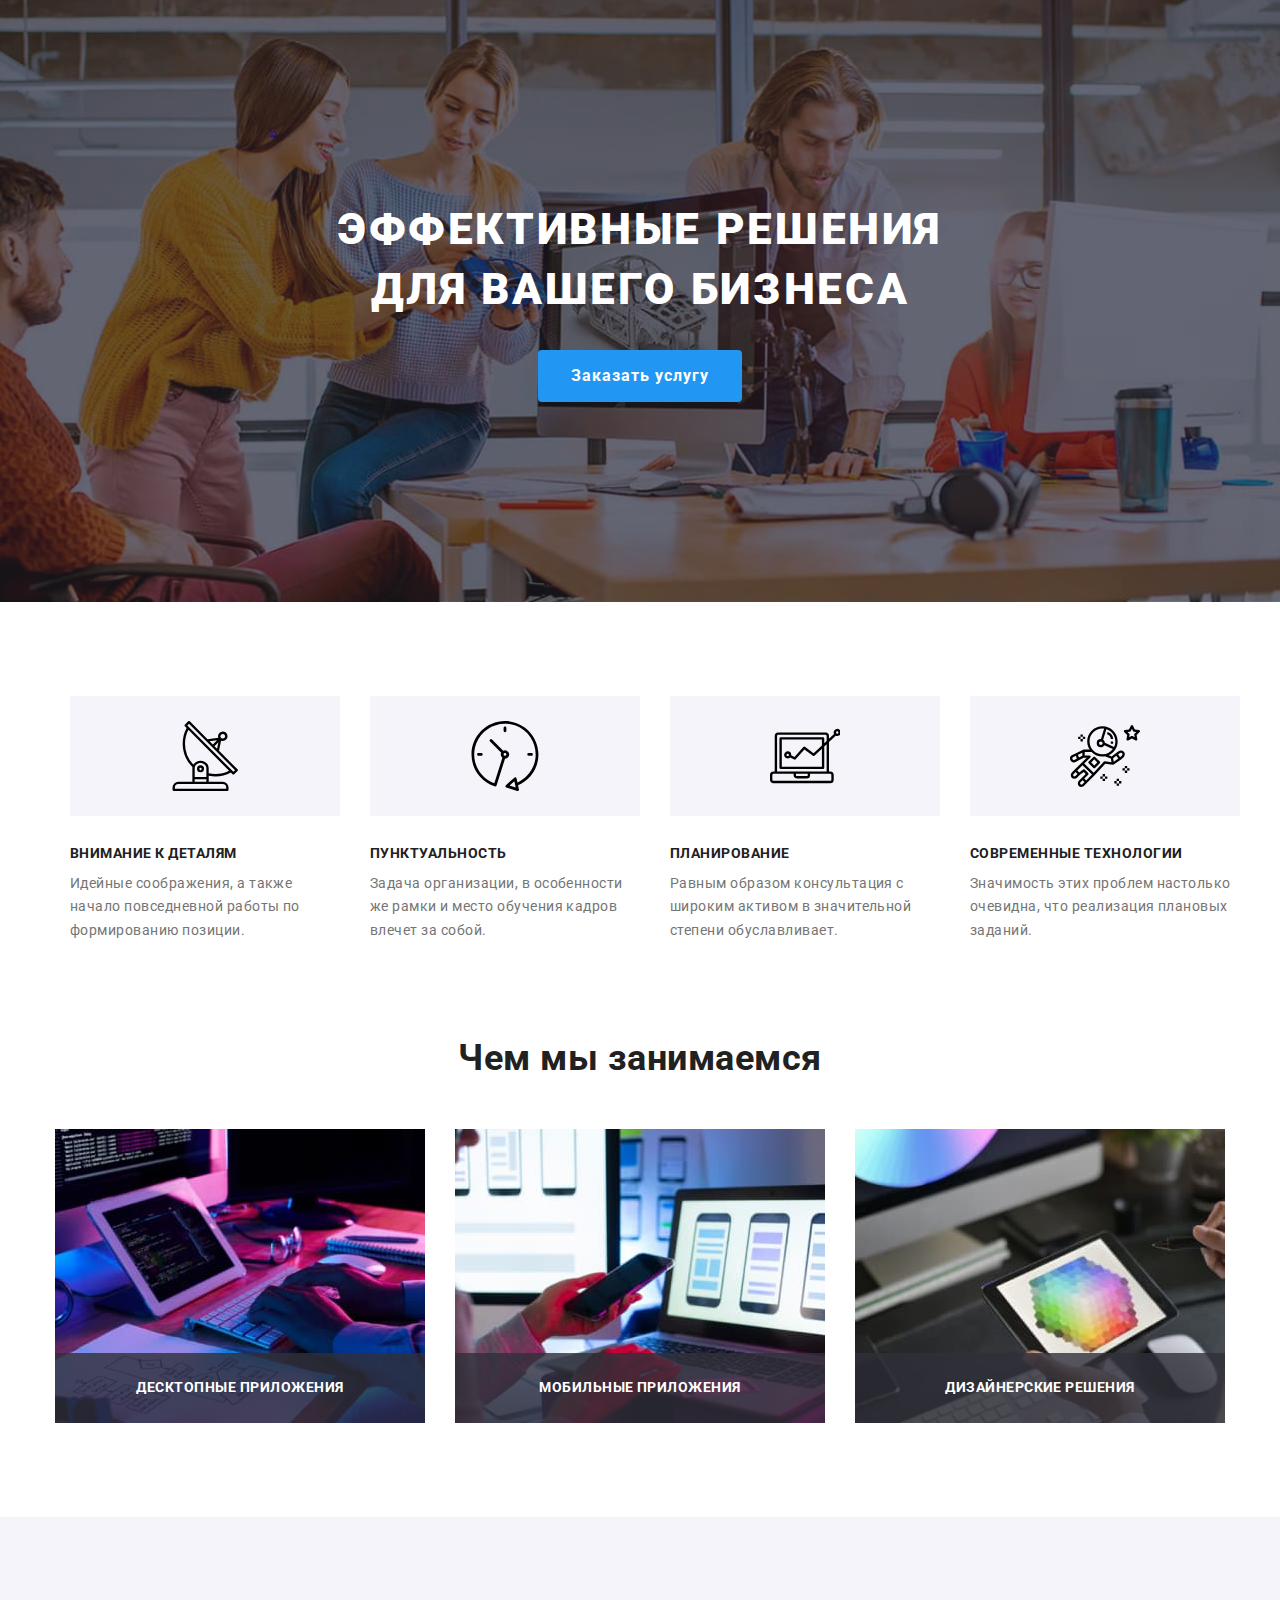
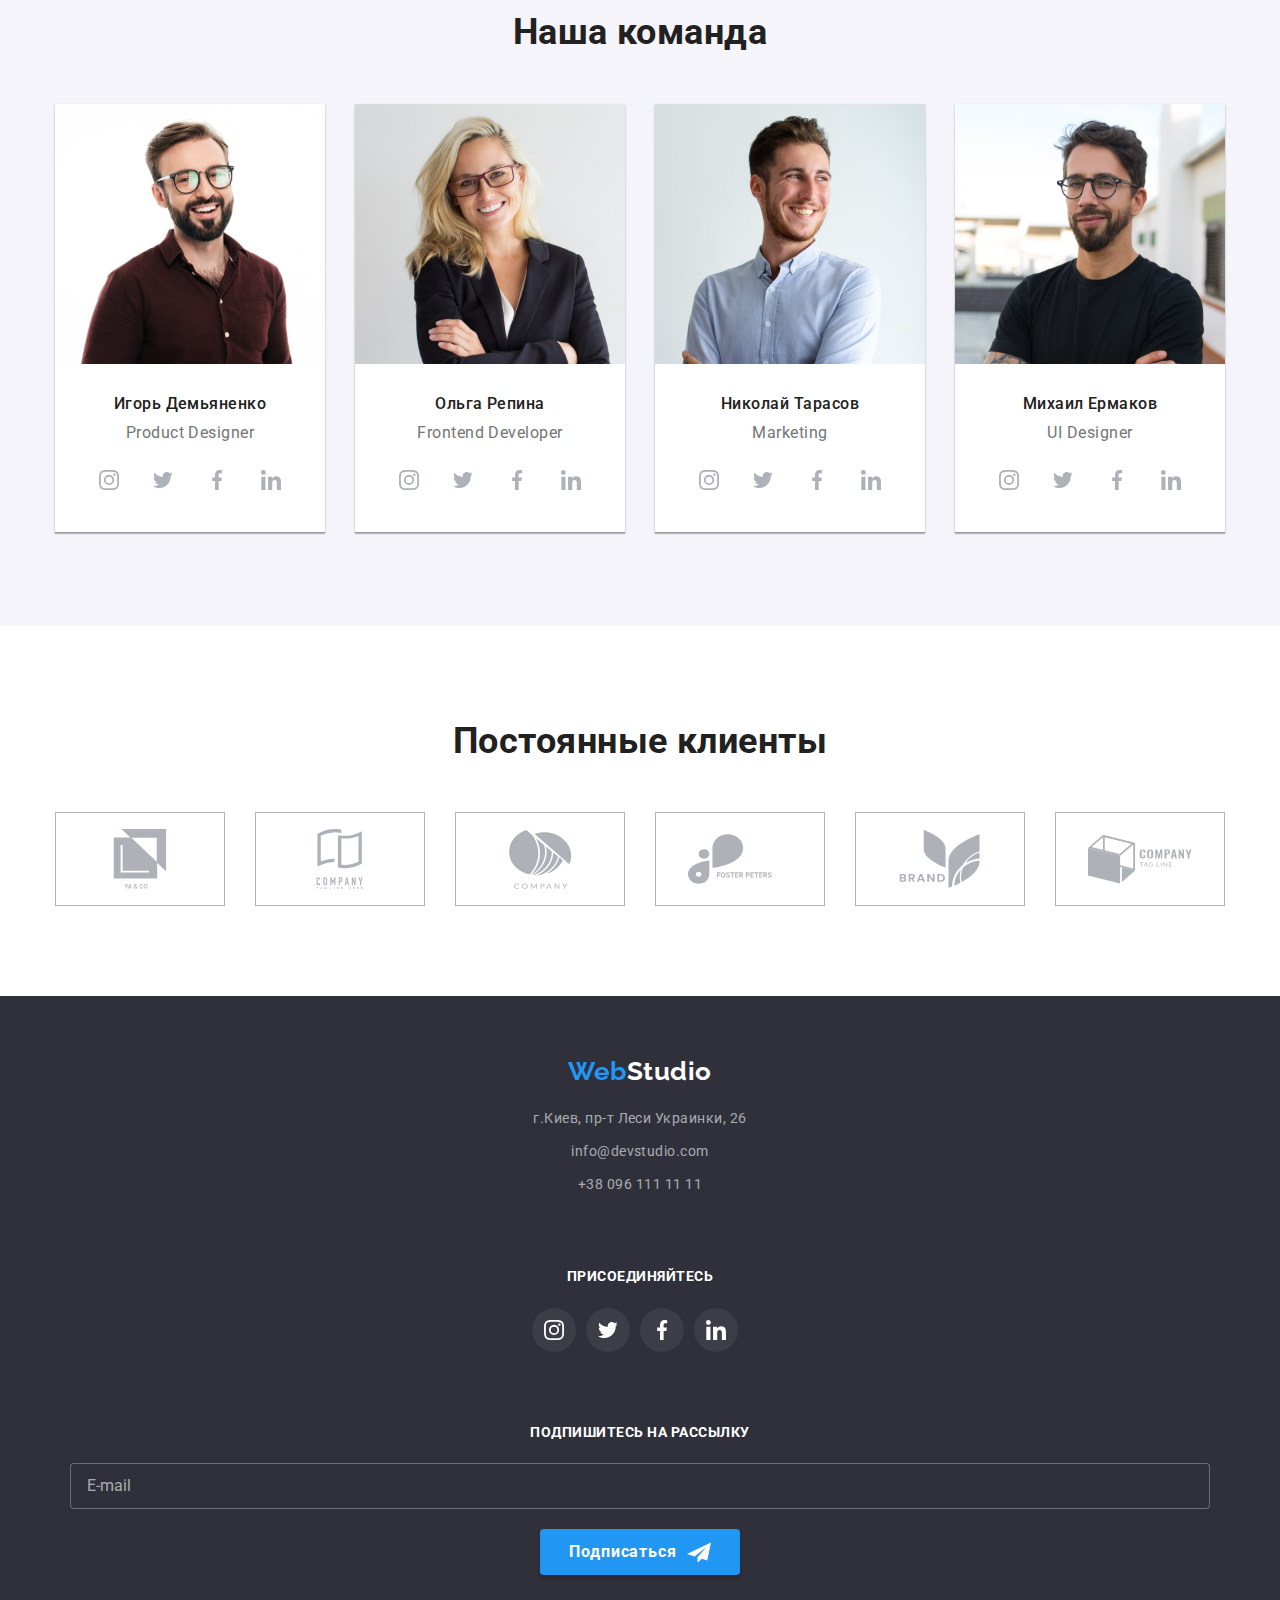
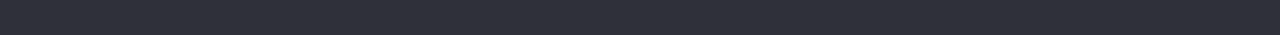
==== commit 70840eee: "add mobile footer" ====
--- a/index.html
+++ b/index.html
@@ -402,7 +402,7 @@
         </div>
       </section>
     </main>
-    <!-- <footer class="footer">
+    <footer class="footer">
       <div class="container">
         <div class="footer__flex">
           <div class="footer__contacts-flex">
@@ -481,7 +481,8 @@
           </div>
         </div>
       </div>
-    </footer> -->
+    </footer>
+    
     <div class="backdrop is-hidden" data-modal>
       <div class="modal">
           <button type="button" class="close-btn" data-modal-close>
--- a/css/main.min.css
+++ b/css/main.min.css
@@ -1,2 +1,2 @@
-:root{--primary-text-color: #212121;--secondary-text-color: #757575;--white-text-color: #ffffff;--accent-color: #2196f3;--black-logo-color: #000000;--footer-text-color: rgba(255, 255, 255, 0.6);--white-background-color: #ffffff;--hero-background-color: #2f303a;--team-background-color: #f5f4fa}body{font-family:"Roboto";letter-spacing:0.03em;background-color:var(--white-background-color);color:var(--primary-text-color)}.list{list-style:none}.link{text-decoration:none}h1,h2,h3,h4,h5,h6,p,ul{margin:0;padding:0}.container{width:100%;margin-left:auto;margin-right:auto}@media screen and (min-width: 480px){.container{width:480px}}@media screen and (min-width: 768px){.container{width:768px}}@media screen and (min-width: 1200px){.container{width:1200px;padding-left:15px;padding-right:15px}}.section-title{font-weight:700;font-size:36px;line-height:1.17;text-align:center;color:var(--primary-text-color)}.logo{font-family:"Raleway";font-weight:700;font-size:26px;line-height:1.19;align-items:center;text-align:center;color:var(--accent-color)}.visually-hidden{position:absolute;width:1px;height:1px;margin:-1px;padding:0;overflow:hidden;border:0;clip:rect(0 0 0 0)}.header{border-bottom:1px solid #ececec}.header__section{display:flex;align-items:center}.header__nav{display:flex;align-items:center}.header__logo{margin-right:93px}.header__logo--black{color:var(--black-logo-color)}.nav{display:flex}.nav__item:not(:last-child){margin-right:50px}.nav__link{display:block;padding-top:32px;padding-bottom:32px;font-weight:500;font-size:14px;line-height:1.14;letter-spacing:0.02em;color:var(--primary-text-color);position:relative;transition:color 250ms cubic-bezier(0.4, 0, 0.2, 1)}.nav__link:focus,.nav__link:hover{color:var(--accent-color)}.nav__link--current{color:var(--accent-color)}.nav__link--current::after{position:absolute;display:block;content:"";width:100%;height:4px;border-radius:2px;bottom:-1px;background-color:var(--accent-color)}.header-contact{display:flex}.header-contack__list{margin-left:auto}.header-contact__item+.header-contact__item{margin-left:50px}.header-contact__link{display:inline-flex;padding:32px 0px 32px;align-items:center;font-weight:500;font-size:14px;line-height:16px;letter-spacing:0.02em;color:var(--secondary-text-color);transition:color 250ms cubic-bezier(0.4, 0, 0.2, 1)}.header-contact__link:hover,.header-contact__link:focus{color:var(--accent-color)}.header-contact__icon{margin-right:10px;fill:currentColor}.hero{padding-top:118px;padding-bottom:118px;max-width:1600px;min-height:400px;background-image:linear-gradient(to right, rgba(47,48,58,0.4), rgba(47,48,58,0.4)),url(../images/hero.jpg);background-color:var(--hero-background-color);background-repeat:no-repeat;background-position:center;background-size:cover;text-align:center}@media screen and (min-width: 1200px){.hero{min-height:600px;padding-top:200px;padding-bottom:200px}}.hero__title{padding:0;margin-bottom:30px;margin-left:auto;margin-right:auto;max-width:250px;font-weight:900;font-size:18px;line-height:1.62;letter-spacing:0.06em;text-transform:uppercase;color:var(--white-text-color)}@media screen and (min-width: 480px){.hero__title{font-size:26px;max-width:360px}}@media screen and (min-width: 1200px){.hero__title{font-size:44px;max-width:360px;line-height:1.36;max-width:696px;margin-left:auto;margin-right:auto}}.hero__btn{display:inline-block;min-width:140px;border-radius:4px;border:1px solid transparent;padding:7px;background-color:var(--accent-color);color:var(--white-text-color);font-family:"Roboto";font-weight:700;font-size:12px;line-height:1.87;align-items:center;text-align:center;letter-spacing:0.06em;cursor:pointer;transition:background-color 250ms cubic-bezier(0.4, 0, 0.2, 1),color 250ms cubic-bezier(0.4, 0, 0.2, 1)}.hero__btn:hover,.hero__btn:focus{background-color:var(--white-text-color);color:var(--accent-color)}@media screen and (min-width: 480px){.hero__btn{padding:10px 32px;font-size:16px;min-width:200px}}.features{padding-top:60px;padding-bottom:60px}@media screen and (min-width: 1200px){.features{padding-top:94px;padding-bottom:94px}}.features-list{display:block}@media screen and (min-width: 768px){.features-list{display:flex;flex-wrap:wrap;width:768px}}@media screen and (min-width: 1200px){.features-list{width:1200px}}.features-list__item{margin-left:15px;margin-right:15px}@media screen and (min-width: 480px){.features-list__item{width:450px}}@media screen and (min-width: 768px){.features-list__item{width:354px}}@media screen and (min-width: 1200px){.features-list__item{width:270px}}.features-list__icon-fon{display:flex;height:120px;align-items:center;justify-content:center;flex-direction:column;margin-bottom:30px;background-color:var(--team-background-color)}@media screen and (min-width: 480px){.features-list__icon-fon{width:450px}}@media screen and (min-width: 768px){.features-list__icon-fon{width:354px}}@media screen and (min-width: 1200px){.features-list__icon-fon{width:270px}}.features-list__icon{align-items:center}.features-list__title{margin-bottom:10px;font-weight:700;font-size:14px;line-height:1.14;text-transform:uppercase;text-align:center}@media screen and (min-width: 768px){.features-list__title{text-align:left}}.features-list__text{font-size:14px;line-height:1.71;color:var(--secondary-text-color)}.work{padding-bottom:94px;display:none}@media screen and (min-width: 1200px){.work{display:block}}.work__title{margin-bottom:50px}.work-list{display:flex}.work-list__item{position:relative}.work-list__item:not(:last-child){margin-right:30px}.work-list__text{width:100%;position:absolute;bottom:0;left:0;padding:27px 0px;font-weight:bold;font-size:14px;line-height:1.14;text-align:center;text-transform:uppercase;color:var(--white-text-color);background-color:rgba(47,48,58,0.8)}.team{padding-top:60px;padding-bottom:60px;background-color:var(--team-background-color)}@media screen and (min-width: 1200px){.team{padding-top:94px;padding-bottom:94px}}.team__title{margin-bottom:30px;font-weight:700;font-size:28px;line-height:1.17;text-align:center}@media screen and (min-width: 1200px){.team__title{margin-bottom:50px;font-size:36px}}.team-list{display:flex;flex-wrap:wrap;justify-content:center;align-items:center;grid-gap:30px}.team-list__item{box-shadow:0px 1px 3px rgba(0,0,0,0.12),0px 1px 1px rgba(0,0,0,0.14),0px 2px 1px rgba(0,0,0,0.2);background-color:var(--white-background-color)}@media screen and (max-width: 479px){.team-list__item{width:270px}}@media screen and (min-width: 480px){.team-list__item{width:450px}}@media screen and (min-width: 768px){.team-list__item{width:354px}}@media screen and (min-width: 1200px){.team-list__item{width:270px}}.team-list__workers{padding:30px 0px}.team-list__worker{font-weight:500;font-size:16px;line-height:1.19;text-align:center}.team-list__profession{margin-top:10px;font-size:16px;line-height:1.19;text-align:center;color:var(--secondary-text-color)}.team-list__social-list{display:flex;justify-content:space-between;align-items:center;padding:0px 32px;margin-top:16px;list-style:none}.team-list__social-item{width:44px;height:44px}.team-list__social-link{display:block;width:44px;height:44px;border-radius:50%;color:#afb1b8;background-color:#ffffff;transition:background-color 250ms cubic-bezier(0.4, 0, 0.2, 1),color 250ms cubic-bezier(0.4, 0, 0.2, 1)}.team-list__social-link:hover,.team-list__social-link:focus{color:#ffffff;background-color:var(--accent-color)}.team-list__social-icon{margin:12px 0px 0px 12px;fill:currentColor}.client{padding-top:60px;padding-bottom:60px}@media screen and (min-width: 1200px){.client{padding-top:94px;padding-bottom:94px}}.client__title{margin-bottom:30px;font-weight:700;font-size:28px;line-height:1.17;text-align:center}@media screen and (min-width: 1200px){.client__title{margin-bottom:50px;font-size:36px}}.client__list{justify-content:center;align-items:center;grid-gap:30px}.customers{display:flex;flex-wrap:wrap}@media screen and (min-width: 1200px){.customers{flex-wrap:nowrap}}.customers__item{height:90px;transition:border-color 250ms cubic-bezier(0.4, 0, 0.2, 1),color 250ms cubic-bezier(0.4, 0, 0.2, 1)}.customers__item:focus,.customers__item:hover{color:var(--accent-color);border-color:var(--accent-color)}@media screen and (max-width: 479px){.customers__item{flex-wrap:nowrap;width:210px}}@media screen and (min-width: 1200px){.customers__item{width:170px}}.customers__link{display:flex;justify-content:center;align-items:center;width:100%;height:100%;border:1px solid #afb1b8;color:#afb1b8;background-color:#fff;padding:16px 32px;transition:border-color 250ms cubic-bezier(0.4, 0, 0.2, 1),color 250ms cubic-bezier(0.4, 0, 0.2, 1)}.customers__link:focus,.customers__link:hover{color:var(--accent-color);border-color:var(--accent-color)}@media screen and (min-width: 1200px){.customers__link{width:170px}}.customers__icon{fill:currentColor}.footer{padding-top:60px;padding-bottom:60px;background-color:var(--hero-background-color)}.footer__flex{display:flex;margin:0;padding:0;list-style:none}.footer__logo--white{color:var(--white-text-color)}.footer-contact{margin-top:20px}.footer-contact__address{color:var(--white-text-color)}.footer-contact__item{margin-top:9px}.footer-contact__link{font-style:normal;font-size:14px;line-height:1.71;color:var(--footer-text-color);transition:color 250ms cubic-bezier(0.4, 0, 0.2, 1)}.footer-contact__link:hover,.footer-contact__link:focus{color:var(--accent-color)}.social-section{margin-left:80px;width:206px}.social-section__text{padding:20px 0px 10px 0px;margin-bottom:20px;font-weight:700;font-size:14px;line-height:1.14px;text-transform:uppercase;color:var(--white-text-color)}.footer-list{display:flex;justify-content:space-between;align-items:center;padding:0;margin-top:0;list-style:none}.footer-list__item{width:44px;height:44px}.footer-list__link{display:block;width:44px;height:44px;border-radius:50%;color:#ffffff;background-color:#ffffff10;transition:background-color 250ms cubic-bezier(0.4, 0, 0.2, 1),color 250ms cubic-bezier(0.4, 0, 0.2, 1)}.footer-list__link:hover,.footer-list__link:focus{color:#ffffff;background-color:var(--accent-color)}.footer-list__icon{margin:12px 0px 0px 12px;fill:currentColor}.footer-submit{margin-left:93px}.footer-submit__text{padding:20px 0px 10px 0px;margin-bottom:20px;font-weight:700;font-size:14px;line-height:1.14px;text-transform:uppercase;color:var(--white-text-color)}.footer-submit__input{width:358px;margin:0;padding:13px 16px;border-radius:4px;border:1px solid rgba(255,255,255,0.3);background-color:var(--hero-background-color);color:var(--white-text-color)}.footer-submit__input::placeholder{font-size:16px;line-height:1.25;color:rgba(255,255,255,0.6)}.footer-submit__btn{display:inline-flex;align-items:center;justify-content:center;border:none;margin:0;padding:8px 29px;border-radius:4px;background-color:var(--accent-color);box-shadow:0px 4px 4px rgba(0,0,0,0.15);color:var(--white-text-color);font-family:"Roboto";font-style:normal;font-weight:700;font-size:16px;line-height:1.87;letter-spacing:0.06em;cursor:pointer;min-height:43px;margin-left:12px}.footer-submit__btn::after{content:"";display:inline-block;width:24px;height:20px;margin-left:10px;background-image:url(../images/send.svg)}.portfolio-section{padding-top:94px;padding-bottom:94px}.portfolio-btn-list{display:flex;justify-content:center;margin-bottom:50px}.portfolio-btn-item:not(:last-child){margin-right:8px}.portfolio-item:hover .portfolio-overlay{transform:translateY(0)}.portfolio-description{position:relative;overflow:hidden}.portfolio-overlay{position:absolute;display:inline-block;content:"";width:100%;height:100%;top:0;left:0;background-color:rgba(33,150,243,0.9);transform:translateY(100%);transition:transform 250ms cubic-bezier(0.4, 0, 0.2, 1)}.portfolio-description-text{position:absolute;top:0;left:0;padding:63px 24px;font-size:18px;line-height:1.56;color:var(--white-text-color)}.portfolio-btn{display:inline-block;min-width:73px;border-radius:4px;border:1px solid transparent;padding:6px 22px;font-family:"Roboto";font-weight:500;font-size:16px;line-height:1.63;letter-spacing:0.03em;text-align:center;background-color:var(--team-background-color);color:var(--primary-text-color);cursor:pointer;transition:background-color 250ms cubic-bezier(0.4, 0, 0.2, 1),color 250ms cubic-bezier(0.4, 0, 0.2, 1),box-shadow 250ms cubic-bezier(0.4, 0, 0.2, 1)}.portfolio-btn:hover,.portfolio-btn:focus{background-color:var(--accent-color);color:var(--white-text-color);box-shadow:0px 3px 1px rgba(0,0,0,0.1),0px 1px 2px rgba(0,0,0,0.08),0px 2px 2px rgba(0,0,0,0.12)}.portfolio-list{display:flex;flex-wrap:wrap;margin:-15px}.portfolio-item{margin:15px;transition:box-shadow 250ms cubic-bezier(0.4, 0, 0.2, 1)}.portfolio-item:hover,.portfolio-item:focus{box-shadow:0px 3px 1px rgba(0,0,0,0.1),0px 1px 2px rgba(0,0,0,0.08),0px 2px 2px rgba(0,0,0,0.12)}.portfolio-border{border:1px solid #eeeeee;border-top:transparent;padding:20px 24px}.portfolio-list-title{font-weight:700;font-size:18px;line-height:2;letter-spacing:0.06em}.portfolio-list-text{margin-top:4px;font-size:16px;line-height:1.87;color:var(--secondary-text-color)}.backdrop{position:fixed;display:flex;align-items:center;justify-content:center;width:100vw;height:100vh;background-color:rgba(0,0,0,0.2);top:0;transition:opacity 250ms cubic-bezier(0.4, 0, 0.2, 1),visibility 250ms cubic-bezier(0.4, 0, 0.2, 1)}.backdrop.is-hidden{opacity:0;visibility:hidden;pointer-events:none}.backdrop.is-hidden .modal{transform:scale(2)}.modal{width:528px;min-height:581px;background-color:#ffffff;position:relative;transform:scale(1);transition:transform 250ms cubic-bezier(0.4, 0, 0.2, 1)}.modal-icon{fill:var(--black-logo-color);transition:fill 250ms cubic-bezier(0.4, 0, 0.2, 1)}.close-btn{position:absolute;display:flex;align-items:center;justify-content:center;right:8px;top:8px;background-color:transparent;border-radius:50%;width:30px;height:30px;border:1px solid rgba(0,0,0,0.1);cursor:pointer}.close-btn:hover .modal-icon{fill:var(--accent-color)}.form{width:528px;margin-left:auto;margin-right:auto;padding:40px}.form-title{font-weight:700;font-size:20px;line-height:1.15;text-align:center}.top-title{margin-top:12px}.form-field{position:relative;display:flex;flex-direction:column;margin-bottom:10px}.form-label,.comment-label{font-size:12px;line-height:1.17;letter-spacing:0.01em;color:var(--secondary-text-color);margin-bottom:4px}.form-input{width:100%;margin:0;padding:11px 42px;border:1px solid rgba(33,33,33,0.2);border-radius:4px;outline:none;transition:border-color 250ms cubic-bezier(0.4, 0, 0.2, 1)}.form-input:focus{border-color:var(--accent-color)}.form-input:focus ~ .input-icon{fill:var(--accent-color)}.input-icon{position:absolute;top:50%;left:15px;transform:translateY(25%);display:inline-block;width:12px;height:12px;transition:fill 250ms cubic-bezier(0.4, 0, 0.2, 1)}textarea{resize:none;border:1px solid rgba(33,33,33,0.2);border-radius:4px;padding:12px 16px;font-size:12px;line-height:1.17;letter-spacing:0.01em;height:120px;outline:none;transition:border-color 250ms cubic-bezier(0.4, 0, 0.2, 1)}textarea:focus{border-color:var(--accent-color)}.comment::placeholder{font-size:12px;line-height:1.17;letter-spacing:0.01em;color:#757575}.form-field-chek{padding-left:14px;margin-top:25px;margin-bottom:30px}.icon-chek{display:inline-block;width:16px;height:15px;border:2px solid #212121;border-radius:2px;margin-right:7px}.form-checkbox{position:absolute;width:1px;height:1px;margin:-1px;padding:0;overflow:hidden;border:0;clip:rect(0 0 0 0)}.form-checkbox:checked+.icon-chek{background-image:url(../images/icon-check.svg);background-position:center;background-repeat:no-repeat;background-color:var(--accent-color);background-origin:border-box;border-color:var(--accent-color)}.policy-label{display:flex;align-items:center;font-size:14px;line-height:1.71;color:var(--secondary-text-color)}.policy-link{margin-left:4px;color:#2196f3}.form-btn{display:flex;align-items:center;justify-content:center;margin:0 auto;padding:10px 56px;border:none;border-radius:4px;text-align:center;text-decoration:none;font-family:"Roboto";font-style:normal;font-weight:700;font-size:16px;line-height:1.87;letter-spacing:0.06em;cursor:pointer;background-color:var(--accent-color);box-shadow:0px 4px 4px rgba(0,0,0,0.15);color:var(--white-text-color);transition:background-color 250ms cubic-bezier(0.4, 0, 0.2, 1)}.form-btn:focus,.form-btn:hover{background-color:#188ce8}
+:root{--primary-text-color: #212121;--secondary-text-color: #757575;--white-text-color: #ffffff;--accent-color: #2196f3;--black-logo-color: #000000;--footer-text-color: rgba(255, 255, 255, 0.6);--white-background-color: #ffffff;--hero-background-color: #2f303a;--team-background-color: #f5f4fa}body{font-family:"Roboto";letter-spacing:0.03em;background-color:var(--white-background-color);color:var(--primary-text-color)}.list{list-style:none}.link{text-decoration:none}h1,h2,h3,h4,h5,h6,p,ul{margin:0;padding:0}img{display:block;width:100%;height:auto}.container{width:100%;margin-left:auto;margin-right:auto}@media screen and (min-width: 480px){.container{width:480px}}@media screen and (min-width: 768px){.container{width:768px}}@media screen and (min-width: 1200px){.container{width:1200px;padding-left:15px;padding-right:15px}}.section-title{font-weight:700;font-size:36px;line-height:1.17;text-align:center;color:var(--primary-text-color)}.logo{font-family:"Raleway";font-weight:700;font-size:26px;line-height:1.19;align-items:center;text-align:center;color:var(--accent-color)}.visually-hidden{position:absolute;width:1px;height:1px;margin:-1px;padding:0;overflow:hidden;border:0;clip:rect(0 0 0 0)}.header{border-bottom:1px solid #ececec}.header__section{display:flex;align-items:center}.header__nav{display:flex;align-items:center}.header__logo{margin-right:93px}.header__logo--black{color:var(--black-logo-color)}.nav{display:flex}.nav__item:not(:last-child){margin-right:50px}.nav__link{display:block;padding-top:32px;padding-bottom:32px;font-weight:500;font-size:14px;line-height:1.14;letter-spacing:0.02em;color:var(--primary-text-color);position:relative;transition:color 250ms cubic-bezier(0.4, 0, 0.2, 1)}.nav__link:focus,.nav__link:hover{color:var(--accent-color)}.nav__link--current{color:var(--accent-color)}.nav__link--current::after{position:absolute;display:block;content:"";width:100%;height:4px;border-radius:2px;bottom:-1px;background-color:var(--accent-color)}.header-contact{display:flex}.header-contack__list{margin-left:auto}.header-contact__item+.header-contact__item{margin-left:50px}.header-contact__link{display:inline-flex;padding:32px 0px 32px;align-items:center;font-weight:500;font-size:14px;line-height:16px;letter-spacing:0.02em;color:var(--secondary-text-color);transition:color 250ms cubic-bezier(0.4, 0, 0.2, 1)}.header-contact__link:hover,.header-contact__link:focus{color:var(--accent-color)}.header-contact__icon{margin-right:10px;fill:currentColor}.hero{padding-top:118px;padding-bottom:118px;max-width:1600px;min-height:400px;background-image:linear-gradient(to right, rgba(47,48,58,0.4), rgba(47,48,58,0.4)),url(../images/hero.jpg);background-color:var(--hero-background-color);background-repeat:no-repeat;background-position:center;background-size:cover;text-align:center}@media screen and (min-width: 1200px){.hero{min-height:600px;padding-top:200px;padding-bottom:200px}}.hero__title{padding:0;margin-bottom:30px;margin-left:auto;margin-right:auto;max-width:250px;font-weight:900;font-size:18px;line-height:1.62;letter-spacing:0.06em;text-transform:uppercase;color:var(--white-text-color)}@media screen and (min-width: 480px){.hero__title{font-size:26px;max-width:360px}}@media screen and (min-width: 1200px){.hero__title{font-size:44px;max-width:360px;line-height:1.36;max-width:696px;margin-left:auto;margin-right:auto}}.hero__btn{display:inline-block;min-width:140px;border-radius:4px;border:1px solid transparent;padding:7px;background-color:var(--accent-color);color:var(--white-text-color);font-family:"Roboto";font-weight:700;font-size:12px;line-height:1.87;align-items:center;text-align:center;letter-spacing:0.06em;cursor:pointer;transition:background-color 250ms cubic-bezier(0.4, 0, 0.2, 1),color 250ms cubic-bezier(0.4, 0, 0.2, 1)}.hero__btn:hover,.hero__btn:focus{background-color:var(--white-text-color);color:var(--accent-color)}@media screen and (min-width: 480px){.hero__btn{padding:10px 32px;font-size:16px;min-width:200px}}.features{padding-top:60px;padding-bottom:60px}@media screen and (min-width: 1200px){.features{padding-top:94px;padding-bottom:94px}}.features-list{display:block}@media screen and (min-width: 768px){.features-list{display:flex;flex-wrap:wrap;width:768px}}@media screen and (min-width: 1200px){.features-list{width:1200px}}.features-list__item{margin-left:15px;margin-right:15px}@media screen and (min-width: 480px){.features-list__item{width:450px}}@media screen and (min-width: 768px){.features-list__item{width:354px}}@media screen and (min-width: 1200px){.features-list__item{width:270px}}.features-list__icon-fon{display:flex;height:120px;align-items:center;justify-content:center;flex-direction:column;margin-bottom:30px;background-color:var(--team-background-color)}@media screen and (min-width: 480px){.features-list__icon-fon{width:450px}}@media screen and (min-width: 768px){.features-list__icon-fon{width:354px}}@media screen and (min-width: 1200px){.features-list__icon-fon{width:270px}}.features-list__icon{align-items:center}.features-list__title{margin-bottom:10px;font-weight:700;font-size:14px;line-height:1.14;text-transform:uppercase;text-align:center}@media screen and (min-width: 768px){.features-list__title{text-align:left}}.features-list__text{font-size:14px;line-height:1.71;color:var(--secondary-text-color)}.work{padding-bottom:94px;display:none}@media screen and (min-width: 1200px){.work{display:block}}.work__title{margin-bottom:50px}.work-list{display:flex}.work-list__item{position:relative}.work-list__item:not(:last-child){margin-right:30px}.work-list__text{width:100%;position:absolute;bottom:0;left:0;padding:27px 0px;font-weight:bold;font-size:14px;line-height:1.14;text-align:center;text-transform:uppercase;color:var(--white-text-color);background-color:rgba(47,48,58,0.8)}.team{padding-top:60px;padding-bottom:60px;background-color:var(--team-background-color)}@media screen and (min-width: 1200px){.team{padding-top:94px;padding-bottom:94px}}.team__title{margin-bottom:30px;font-weight:700;font-size:28px;line-height:1.17;text-align:center}@media screen and (min-width: 1200px){.team__title{margin-bottom:50px;font-size:36px}}.team-list{display:flex;flex-wrap:wrap;justify-content:center;align-items:center;grid-gap:30px}.team-list__item{box-shadow:0px 1px 3px rgba(0,0,0,0.12),0px 1px 1px rgba(0,0,0,0.14),0px 2px 1px rgba(0,0,0,0.2);background-color:var(--white-background-color)}@media screen and (max-width: 479px){.team-list__item{width:270px}}@media screen and (min-width: 480px){.team-list__item{width:450px}}@media screen and (min-width: 768px){.team-list__item{width:354px}}@media screen and (min-width: 1200px){.team-list__item{width:270px}}.team-list__workers{padding:30px 0px}.team-list__worker{font-weight:500;font-size:16px;line-height:1.19;text-align:center}.team-list__profession{margin-top:10px;font-size:16px;line-height:1.19;text-align:center;color:var(--secondary-text-color)}.team-list__social-list{display:flex;justify-content:space-between;align-items:center;padding:0px 32px;margin-top:16px;list-style:none}.team-list__social-item{width:44px;height:44px}.team-list__social-link{display:block;width:44px;height:44px;border-radius:50%;color:#afb1b8;background-color:#ffffff;transition:background-color 250ms cubic-bezier(0.4, 0, 0.2, 1),color 250ms cubic-bezier(0.4, 0, 0.2, 1)}.team-list__social-link:hover,.team-list__social-link:focus{color:#ffffff;background-color:var(--accent-color)}.team-list__social-icon{margin:12px 0px 0px 12px;fill:currentColor}.client{padding-top:60px;padding-bottom:60px}@media screen and (min-width: 1200px){.client{padding-top:94px;padding-bottom:94px}}.client__title{margin-bottom:30px;font-weight:700;font-size:28px;line-height:1.17;text-align:center}@media screen and (min-width: 1200px){.client__title{margin-bottom:50px;font-size:36px}}.client__list{justify-content:center;align-items:center;grid-gap:30px}.customers{display:flex;flex-wrap:wrap}@media screen and (min-width: 1200px){.customers{flex-wrap:nowrap}}.customers__item{height:90px;transition:border-color 250ms cubic-bezier(0.4, 0, 0.2, 1),color 250ms cubic-bezier(0.4, 0, 0.2, 1)}.customers__item:focus,.customers__item:hover{color:var(--accent-color);border-color:var(--accent-color)}@media screen and (max-width: 767px){.customers__item{width:210px}}@media screen and (min-width: 768px){.customers__item{width:226px}}@media screen and (min-width: 1200px){.customers__item{width:170px}}.customers__link{display:flex;justify-content:center;align-items:center;border:1px solid #afb1b8;color:#afb1b8;background-color:#fff;padding:16px 32px;transition:border-color 250ms cubic-bezier(0.4, 0, 0.2, 1),color 250ms cubic-bezier(0.4, 0, 0.2, 1)}.customers__link:focus,.customers__link:hover{color:var(--accent-color);border-color:var(--accent-color)}@media screen and (min-width: 1200px){.customers__link{width:170px}}.customers__icon{fill:currentColor}.footer{padding-top:60px;padding-bottom:60px;text-align:center;background-color:var(--hero-background-color)}.footer__flex{display:block;margin:0;padding:0;list-style:none}.footer__logo--white{color:var(--white-text-color)}.footer-contact{margin-top:20px}.footer-contact__address{color:var(--white-text-color)}.footer-contact__item{margin-top:9px}.footer-contact__link{font-style:normal;font-size:14px;line-height:1.71;color:var(--footer-text-color);transition:color 250ms cubic-bezier(0.4, 0, 0.2, 1)}.footer-contact__link:hover,.footer-contact__link:focus{color:var(--accent-color)}.social-section{display:block;margin-top:60px;text-align:center}.social-section__text{padding:20px 0px 10px 0px;margin-bottom:20px;font-weight:700;font-size:14px;line-height:1.14px;text-transform:uppercase;color:var(--white-text-color)}.footer-list{display:flex;justify-content:space-between;justify-content:center;padding:0;margin-top:0;list-style:none}.footer-list__item{width:44px;height:44px;margin-right:10px}.footer-list__link{display:flex;width:44px;height:44px;border-radius:50%;color:#ffffff;background-color:#ffffff10;transition:background-color 250ms cubic-bezier(0.4, 0, 0.2, 1),color 250ms cubic-bezier(0.4, 0, 0.2, 1)}.footer-list__link:hover,.footer-list__link:focus{color:#ffffff;background-color:var(--accent-color)}.footer-list__icon{margin:12px 0px 0px 12px;fill:currentColor}.footer-submit{margin-top:60px;padding:0px 15px}.footer-submit__text{padding:20px 0px 10px 0px;margin-bottom:20px;font-weight:700;font-size:14px;line-height:1.14px;text-transform:uppercase;color:var(--white-text-color)}.footer-submit__input{margin-bottom:20px;width:100%;margin:0;padding:13px 16px;border-radius:4px;border:1px solid rgba(255,255,255,0.3);background-color:var(--hero-background-color);color:var(--white-text-color)}.footer-submit__input::placeholder{font-size:16px;line-height:1.25;color:rgba(255,255,255,0.6)}.footer-submit__btn{display:inline-flex;align-items:center;justify-content:center;border:none;margin-top:20px;padding:8px 29px;border-radius:4px;background-color:var(--accent-color);box-shadow:0px 4px 4px rgba(0,0,0,0.15);color:var(--white-text-color);font-family:"Roboto";font-style:normal;font-weight:700;font-size:16px;line-height:1.87;letter-spacing:0.06em;cursor:pointer;min-height:43px}.footer-submit__btn::after{content:"";display:inline-block;width:24px;height:20px;margin-left:10px;background-image:url(../images/send.svg)}.portfolio-section{padding-top:60px;padding-bottom:60px}@media screen and (min-width: 1200px){.portfolio-section{padding-top:94px;padding-bottom:94px}}.portfolio-btn-list{display:flex;flex-wrap:wrap;justify-content:flex-start;margin-bottom:40px;grid-gap:8px;grid-row-gap:15px}@media (max-width: 767px){.portfolio-btn-list{padding:0px 15px}}@media (min-width: 768px){.portfolio-btn-list{justify-content:center;margin-bottom:30px}}@media (min-width: 1200px){.portfolio-btn-list{margin-bottom:50px}}.portfolio-item:hover .portfolio-overlay{transform:translateY(0)}.portfolio-description{position:relative;overflow:hidden}.portfolio-overlay{position:absolute;display:inline-block;content:"";width:100%;height:100%;top:0;left:0;background-color:rgba(33,150,243,0.9);transform:translateY(100%);transition:transform 250ms cubic-bezier(0.4, 0, 0.2, 1)}.portfolio-description-text{position:absolute;top:0;left:0;padding:63px 24px;font-size:18px;line-height:1.56;color:var(--white-text-color)}.portfolio-btn{display:inline-block;min-width:73px;border-radius:4px;border:1px solid transparent;padding:6px 22px;font-family:"Roboto";font-weight:500;font-size:16px;line-height:1.63;letter-spacing:0.03em;text-align:center;background-color:var(--team-background-color);color:var(--primary-text-color);cursor:pointer;transition:background-color 250ms cubic-bezier(0.4, 0, 0.2, 1),color 250ms cubic-bezier(0.4, 0, 0.2, 1),box-shadow 250ms cubic-bezier(0.4, 0, 0.2, 1)}.portfolio-btn:hover,.portfolio-btn:focus{background-color:var(--accent-color);color:var(--white-text-color);box-shadow:0px 3px 1px rgba(0,0,0,0.1),0px 1px 2px rgba(0,0,0,0.08),0px 2px 2px rgba(0,0,0,0.12)}.portfolio-list{display:grid;grid-template-columns:auto;gap:30px 30px;padding:0px 15px}@media screen and (min-width: 768px){.portfolio-list{grid-template-columns:auto auto}}@media screen and (min-width: 1200px){.portfolio-list{grid-template-columns:auto auto auto;padding:0px}}.portfolio-item{transition:box-shadow 250ms cubic-bezier(0.4, 0, 0.2, 1)}.portfolio-item:hover,.portfolio-item:focus{box-shadow:0px 3px 1px rgba(0,0,0,0.1),0px 1px 2px rgba(0,0,0,0.08),0px 2px 2px rgba(0,0,0,0.12)}.portfolio-border{border:1px solid #eeeeee;border-top:transparent;padding:20px 24px}.portfolio-list-title{font-weight:700;font-size:18px;line-height:2;letter-spacing:0.06em}.portfolio-list-text{margin-top:4px;font-size:16px;line-height:1.87;color:var(--secondary-text-color)}.backdrop{position:fixed;display:flex;align-items:center;justify-content:center;width:100vw;height:100vh;background-color:rgba(0,0,0,0.2);top:0;transition:opacity 250ms cubic-bezier(0.4, 0, 0.2, 1),visibility 250ms cubic-bezier(0.4, 0, 0.2, 1)}.backdrop.is-hidden{opacity:0;visibility:hidden;pointer-events:none}.backdrop.is-hidden .modal{transform:scale(2)}.modal{width:528px;min-height:581px;background-color:#ffffff;position:relative;transform:scale(1);transition:transform 250ms cubic-bezier(0.4, 0, 0.2, 1)}.modal-icon{fill:var(--black-logo-color);transition:fill 250ms cubic-bezier(0.4, 0, 0.2, 1)}.close-btn{position:absolute;display:flex;align-items:center;justify-content:center;right:8px;top:8px;background-color:transparent;border-radius:50%;width:30px;height:30px;border:1px solid rgba(0,0,0,0.1);cursor:pointer}.close-btn:hover .modal-icon{fill:var(--accent-color)}.form{width:528px;margin-left:auto;margin-right:auto;padding:40px}.form-title{font-weight:700;font-size:20px;line-height:1.15;text-align:center}.top-title{margin-top:12px}.form-field{position:relative;display:flex;flex-direction:column;margin-bottom:10px}.form-label,.comment-label{font-size:12px;line-height:1.17;letter-spacing:0.01em;color:var(--secondary-text-color);margin-bottom:4px}.form-input{width:100%;margin:0;padding:11px 42px;border:1px solid rgba(33,33,33,0.2);border-radius:4px;outline:none;transition:border-color 250ms cubic-bezier(0.4, 0, 0.2, 1)}.form-input:focus{border-color:var(--accent-color)}.form-input:focus ~ .input-icon{fill:var(--accent-color)}.input-icon{position:absolute;top:50%;left:15px;transform:translateY(25%);display:inline-block;width:12px;height:12px;transition:fill 250ms cubic-bezier(0.4, 0, 0.2, 1)}textarea{resize:none;border:1px solid rgba(33,33,33,0.2);border-radius:4px;padding:12px 16px;font-size:12px;line-height:1.17;letter-spacing:0.01em;height:120px;outline:none;transition:border-color 250ms cubic-bezier(0.4, 0, 0.2, 1)}textarea:focus{border-color:var(--accent-color)}.comment::placeholder{font-size:12px;line-height:1.17;letter-spacing:0.01em;color:#757575}.form-field-chek{padding-left:14px;margin-top:25px;margin-bottom:30px}.icon-chek{display:inline-block;width:16px;height:15px;border:2px solid #212121;border-radius:2px;margin-right:7px}.form-checkbox{position:absolute;width:1px;height:1px;margin:-1px;padding:0;overflow:hidden;border:0;clip:rect(0 0 0 0)}.form-checkbox:checked+.icon-chek{background-image:url(../images/icon-check.svg);background-position:center;background-repeat:no-repeat;background-color:var(--accent-color);background-origin:border-box;border-color:var(--accent-color)}.policy-label{display:flex;align-items:center;font-size:14px;line-height:1.71;color:var(--secondary-text-color)}.policy-link{margin-left:4px;color:#2196f3}.form-btn{display:flex;align-items:center;justify-content:center;margin:0 auto;padding:10px 56px;border:none;border-radius:4px;text-align:center;text-decoration:none;font-family:"Roboto";font-style:normal;font-weight:700;font-size:16px;line-height:1.87;letter-spacing:0.06em;cursor:pointer;background-color:var(--accent-color);box-shadow:0px 4px 4px rgba(0,0,0,0.15);color:var(--white-text-color);transition:background-color 250ms cubic-bezier(0.4, 0, 0.2, 1)}.form-btn:focus,.form-btn:hover{background-color:#188ce8}
 /*# sourceMappingURL=main.min.css.map */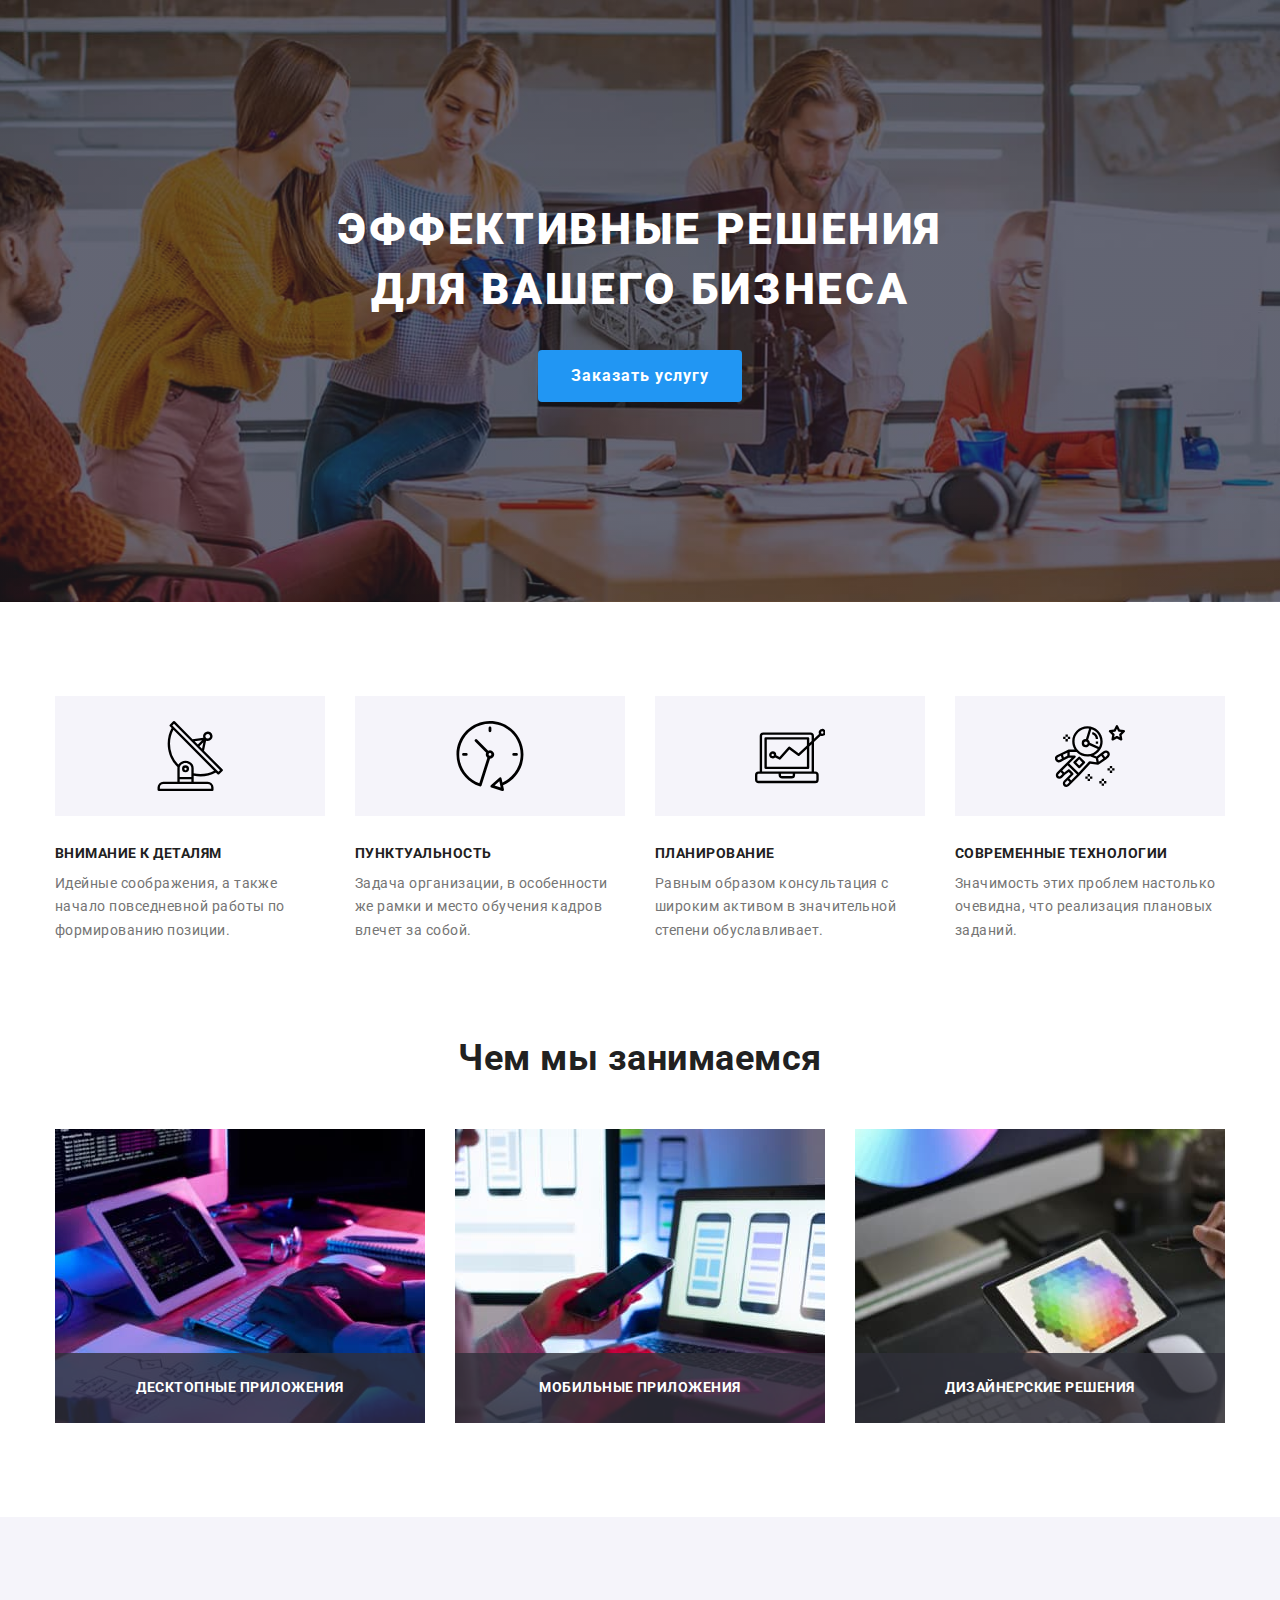
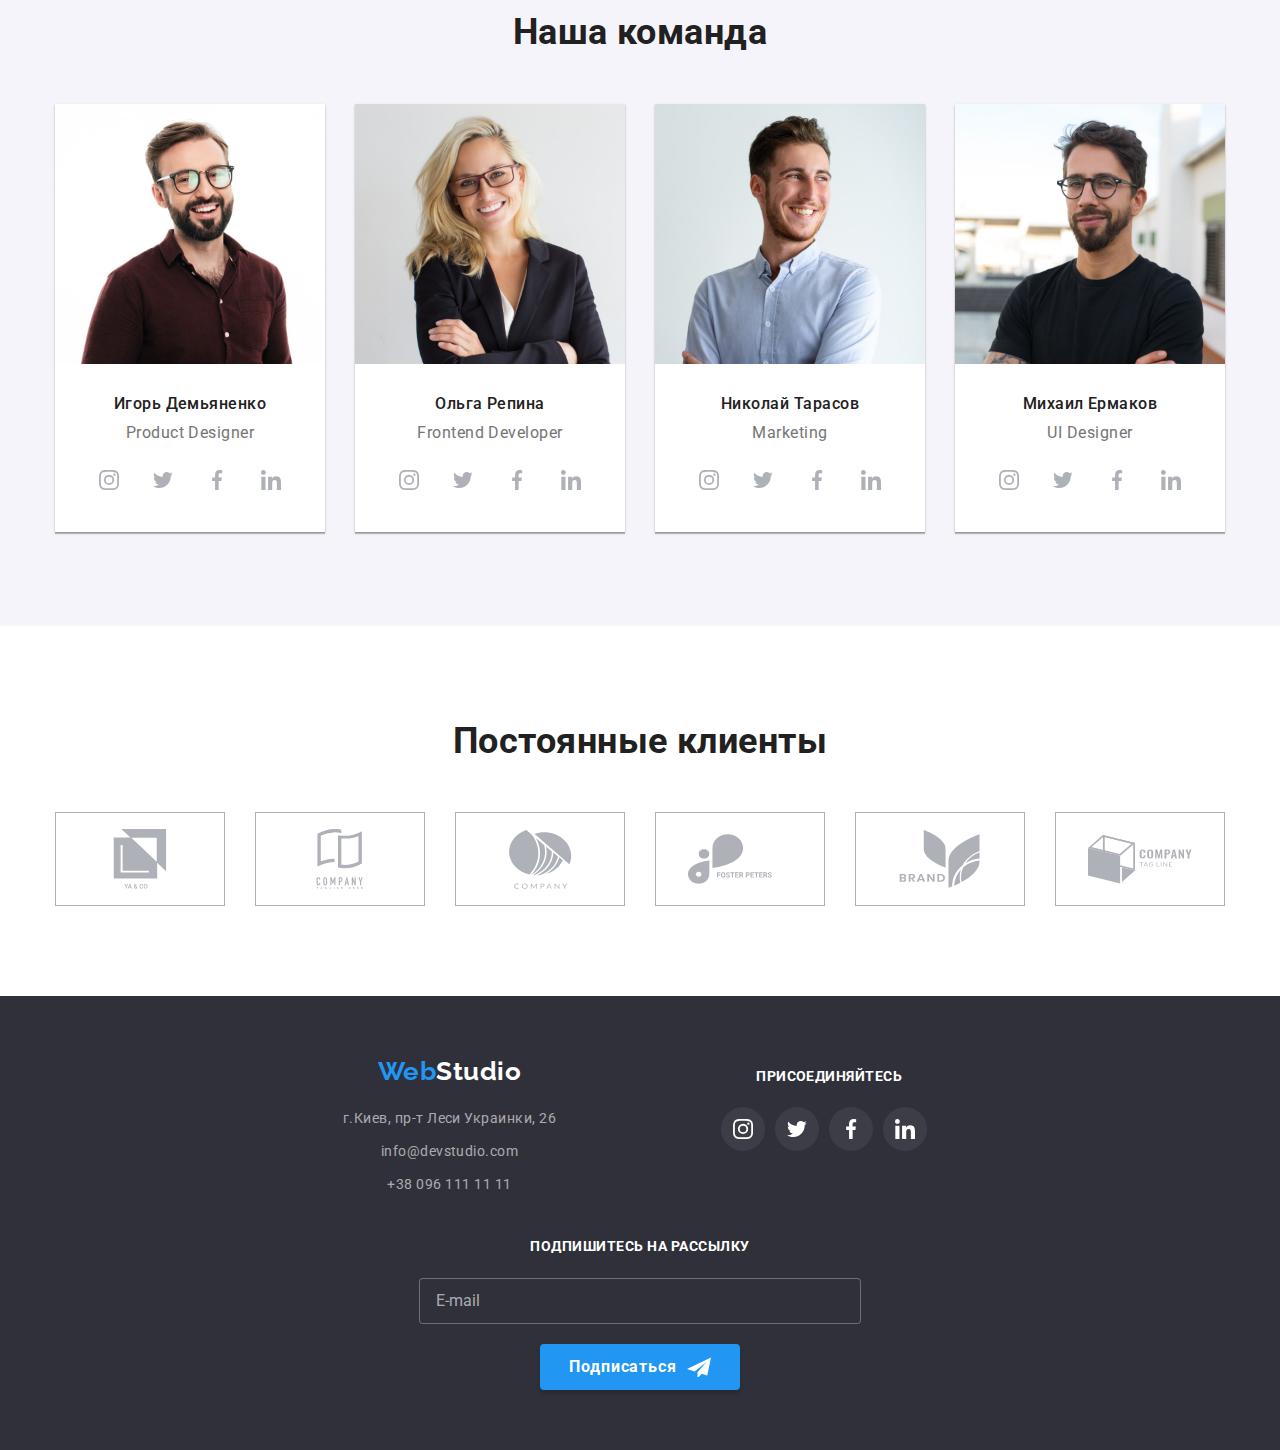
==== commit f0d3173d: "fix" ====
--- a/index.html
+++ b/index.html
@@ -405,6 +405,7 @@
     <footer class="footer">
       <div class="container">
         <div class="footer__flex">
+          
           <div class="footer__contacts-flex">
             <a class="footer__logo logo link" href="./index.html"
               >Web<span class="footer__logo--white">Studio</span>
--- a/css/main.min.css
+++ b/css/main.min.css
@@ -1,2 +1,2 @@
-:root{--primary-text-color: #212121;--secondary-text-color: #757575;--white-text-color: #ffffff;--accent-color: #2196f3;--black-logo-color: #000000;--footer-text-color: rgba(255, 255, 255, 0.6);--white-background-color: #ffffff;--hero-background-color: #2f303a;--team-background-color: #f5f4fa}body{font-family:"Roboto";letter-spacing:0.03em;background-color:var(--white-background-color);color:var(--primary-text-color)}.list{list-style:none}.link{text-decoration:none}h1,h2,h3,h4,h5,h6,p,ul{margin:0;padding:0}img{display:block;width:100%;height:auto}.container{width:100%;margin-left:auto;margin-right:auto}@media screen and (min-width: 480px){.container{width:480px}}@media screen and (min-width: 768px){.container{width:768px}}@media screen and (min-width: 1200px){.container{width:1200px;padding-left:15px;padding-right:15px}}.section-title{font-weight:700;font-size:36px;line-height:1.17;text-align:center;color:var(--primary-text-color)}.logo{font-family:"Raleway";font-weight:700;font-size:26px;line-height:1.19;align-items:center;text-align:center;color:var(--accent-color)}.visually-hidden{position:absolute;width:1px;height:1px;margin:-1px;padding:0;overflow:hidden;border:0;clip:rect(0 0 0 0)}.header{border-bottom:1px solid #ececec}.header__section{display:flex;align-items:center}.header__nav{display:flex;align-items:center}.header__logo{margin-right:93px}.header__logo--black{color:var(--black-logo-color)}.nav{display:flex}.nav__item:not(:last-child){margin-right:50px}.nav__link{display:block;padding-top:32px;padding-bottom:32px;font-weight:500;font-size:14px;line-height:1.14;letter-spacing:0.02em;color:var(--primary-text-color);position:relative;transition:color 250ms cubic-bezier(0.4, 0, 0.2, 1)}.nav__link:focus,.nav__link:hover{color:var(--accent-color)}.nav__link--current{color:var(--accent-color)}.nav__link--current::after{position:absolute;display:block;content:"";width:100%;height:4px;border-radius:2px;bottom:-1px;background-color:var(--accent-color)}.header-contact{display:flex}.header-contack__list{margin-left:auto}.header-contact__item+.header-contact__item{margin-left:50px}.header-contact__link{display:inline-flex;padding:32px 0px 32px;align-items:center;font-weight:500;font-size:14px;line-height:16px;letter-spacing:0.02em;color:var(--secondary-text-color);transition:color 250ms cubic-bezier(0.4, 0, 0.2, 1)}.header-contact__link:hover,.header-contact__link:focus{color:var(--accent-color)}.header-contact__icon{margin-right:10px;fill:currentColor}.hero{padding-top:118px;padding-bottom:118px;max-width:1600px;min-height:400px;background-image:linear-gradient(to right, rgba(47,48,58,0.4), rgba(47,48,58,0.4)),url(../images/hero.jpg);background-color:var(--hero-background-color);background-repeat:no-repeat;background-position:center;background-size:cover;text-align:center}@media screen and (min-width: 1200px){.hero{min-height:600px;padding-top:200px;padding-bottom:200px}}.hero__title{padding:0;margin-bottom:30px;margin-left:auto;margin-right:auto;max-width:250px;font-weight:900;font-size:18px;line-height:1.62;letter-spacing:0.06em;text-transform:uppercase;color:var(--white-text-color)}@media screen and (min-width: 480px){.hero__title{font-size:26px;max-width:360px}}@media screen and (min-width: 1200px){.hero__title{font-size:44px;max-width:360px;line-height:1.36;max-width:696px;margin-left:auto;margin-right:auto}}.hero__btn{display:inline-block;min-width:140px;border-radius:4px;border:1px solid transparent;padding:7px;background-color:var(--accent-color);color:var(--white-text-color);font-family:"Roboto";font-weight:700;font-size:12px;line-height:1.87;align-items:center;text-align:center;letter-spacing:0.06em;cursor:pointer;transition:background-color 250ms cubic-bezier(0.4, 0, 0.2, 1),color 250ms cubic-bezier(0.4, 0, 0.2, 1)}.hero__btn:hover,.hero__btn:focus{background-color:var(--white-text-color);color:var(--accent-color)}@media screen and (min-width: 480px){.hero__btn{padding:10px 32px;font-size:16px;min-width:200px}}.features{padding-top:60px;padding-bottom:60px}@media screen and (min-width: 1200px){.features{padding-top:94px;padding-bottom:94px}}.features-list{display:block}@media screen and (min-width: 768px){.features-list{display:flex;flex-wrap:wrap;width:768px}}@media screen and (min-width: 1200px){.features-list{width:1200px}}.features-list__item{margin-left:15px;margin-right:15px}@media screen and (min-width: 480px){.features-list__item{width:450px}}@media screen and (min-width: 768px){.features-list__item{width:354px}}@media screen and (min-width: 1200px){.features-list__item{width:270px}}.features-list__icon-fon{display:flex;height:120px;align-items:center;justify-content:center;flex-direction:column;margin-bottom:30px;background-color:var(--team-background-color)}@media screen and (min-width: 480px){.features-list__icon-fon{width:450px}}@media screen and (min-width: 768px){.features-list__icon-fon{width:354px}}@media screen and (min-width: 1200px){.features-list__icon-fon{width:270px}}.features-list__icon{align-items:center}.features-list__title{margin-bottom:10px;font-weight:700;font-size:14px;line-height:1.14;text-transform:uppercase;text-align:center}@media screen and (min-width: 768px){.features-list__title{text-align:left}}.features-list__text{font-size:14px;line-height:1.71;color:var(--secondary-text-color)}.work{padding-bottom:94px;display:none}@media screen and (min-width: 1200px){.work{display:block}}.work__title{margin-bottom:50px}.work-list{display:flex}.work-list__item{position:relative}.work-list__item:not(:last-child){margin-right:30px}.work-list__text{width:100%;position:absolute;bottom:0;left:0;padding:27px 0px;font-weight:bold;font-size:14px;line-height:1.14;text-align:center;text-transform:uppercase;color:var(--white-text-color);background-color:rgba(47,48,58,0.8)}.team{padding-top:60px;padding-bottom:60px;background-color:var(--team-background-color)}@media screen and (min-width: 1200px){.team{padding-top:94px;padding-bottom:94px}}.team__title{margin-bottom:30px;font-weight:700;font-size:28px;line-height:1.17;text-align:center}@media screen and (min-width: 1200px){.team__title{margin-bottom:50px;font-size:36px}}.team-list{display:flex;flex-wrap:wrap;justify-content:center;align-items:center;grid-gap:30px}.team-list__item{box-shadow:0px 1px 3px rgba(0,0,0,0.12),0px 1px 1px rgba(0,0,0,0.14),0px 2px 1px rgba(0,0,0,0.2);background-color:var(--white-background-color)}@media screen and (max-width: 479px){.team-list__item{width:270px}}@media screen and (min-width: 480px){.team-list__item{width:450px}}@media screen and (min-width: 768px){.team-list__item{width:354px}}@media screen and (min-width: 1200px){.team-list__item{width:270px}}.team-list__workers{padding:30px 0px}.team-list__worker{font-weight:500;font-size:16px;line-height:1.19;text-align:center}.team-list__profession{margin-top:10px;font-size:16px;line-height:1.19;text-align:center;color:var(--secondary-text-color)}.team-list__social-list{display:flex;justify-content:space-between;align-items:center;padding:0px 32px;margin-top:16px;list-style:none}.team-list__social-item{width:44px;height:44px}.team-list__social-link{display:block;width:44px;height:44px;border-radius:50%;color:#afb1b8;background-color:#ffffff;transition:background-color 250ms cubic-bezier(0.4, 0, 0.2, 1),color 250ms cubic-bezier(0.4, 0, 0.2, 1)}.team-list__social-link:hover,.team-list__social-link:focus{color:#ffffff;background-color:var(--accent-color)}.team-list__social-icon{margin:12px 0px 0px 12px;fill:currentColor}.client{padding-top:60px;padding-bottom:60px}@media screen and (min-width: 1200px){.client{padding-top:94px;padding-bottom:94px}}.client__title{margin-bottom:30px;font-weight:700;font-size:28px;line-height:1.17;text-align:center}@media screen and (min-width: 1200px){.client__title{margin-bottom:50px;font-size:36px}}.client__list{justify-content:center;align-items:center;grid-gap:30px}.customers{display:flex;flex-wrap:wrap}@media screen and (min-width: 1200px){.customers{flex-wrap:nowrap}}.customers__item{height:90px;transition:border-color 250ms cubic-bezier(0.4, 0, 0.2, 1),color 250ms cubic-bezier(0.4, 0, 0.2, 1)}.customers__item:focus,.customers__item:hover{color:var(--accent-color);border-color:var(--accent-color)}@media screen and (max-width: 767px){.customers__item{width:210px}}@media screen and (min-width: 768px){.customers__item{width:226px}}@media screen and (min-width: 1200px){.customers__item{width:170px}}.customers__link{display:flex;justify-content:center;align-items:center;border:1px solid #afb1b8;color:#afb1b8;background-color:#fff;padding:16px 32px;transition:border-color 250ms cubic-bezier(0.4, 0, 0.2, 1),color 250ms cubic-bezier(0.4, 0, 0.2, 1)}.customers__link:focus,.customers__link:hover{color:var(--accent-color);border-color:var(--accent-color)}@media screen and (min-width: 1200px){.customers__link{width:170px}}.customers__icon{fill:currentColor}.footer{padding-top:60px;padding-bottom:60px;text-align:center;background-color:var(--hero-background-color)}.footer__flex{display:block;margin:0;padding:0;list-style:none}.footer__logo--white{color:var(--white-text-color)}.footer-contact{margin-top:20px}.footer-contact__address{color:var(--white-text-color)}.footer-contact__item{margin-top:9px}.footer-contact__link{font-style:normal;font-size:14px;line-height:1.71;color:var(--footer-text-color);transition:color 250ms cubic-bezier(0.4, 0, 0.2, 1)}.footer-contact__link:hover,.footer-contact__link:focus{color:var(--accent-color)}.social-section{display:block;margin-top:60px;text-align:center}.social-section__text{padding:20px 0px 10px 0px;margin-bottom:20px;font-weight:700;font-size:14px;line-height:1.14px;text-transform:uppercase;color:var(--white-text-color)}.footer-list{display:flex;justify-content:space-between;justify-content:center;padding:0;margin-top:0;list-style:none}.footer-list__item{width:44px;height:44px;margin-right:10px}.footer-list__link{display:flex;width:44px;height:44px;border-radius:50%;color:#ffffff;background-color:#ffffff10;transition:background-color 250ms cubic-bezier(0.4, 0, 0.2, 1),color 250ms cubic-bezier(0.4, 0, 0.2, 1)}.footer-list__link:hover,.footer-list__link:focus{color:#ffffff;background-color:var(--accent-color)}.footer-list__icon{margin:12px 0px 0px 12px;fill:currentColor}.footer-submit{margin-top:60px;padding:0px 15px}.footer-submit__text{padding:20px 0px 10px 0px;margin-bottom:20px;font-weight:700;font-size:14px;line-height:1.14px;text-transform:uppercase;color:var(--white-text-color)}.footer-submit__input{margin-bottom:20px;width:100%;margin:0;padding:13px 16px;border-radius:4px;border:1px solid rgba(255,255,255,0.3);background-color:var(--hero-background-color);color:var(--white-text-color)}.footer-submit__input::placeholder{font-size:16px;line-height:1.25;color:rgba(255,255,255,0.6)}.footer-submit__btn{display:inline-flex;align-items:center;justify-content:center;border:none;margin-top:20px;padding:8px 29px;border-radius:4px;background-color:var(--accent-color);box-shadow:0px 4px 4px rgba(0,0,0,0.15);color:var(--white-text-color);font-family:"Roboto";font-style:normal;font-weight:700;font-size:16px;line-height:1.87;letter-spacing:0.06em;cursor:pointer;min-height:43px}.footer-submit__btn::after{content:"";display:inline-block;width:24px;height:20px;margin-left:10px;background-image:url(../images/send.svg)}.portfolio-section{padding-top:60px;padding-bottom:60px}@media screen and (min-width: 1200px){.portfolio-section{padding-top:94px;padding-bottom:94px}}.portfolio-btn-list{display:flex;flex-wrap:wrap;justify-content:flex-start;margin-bottom:40px;grid-gap:8px;grid-row-gap:15px}@media (max-width: 767px){.portfolio-btn-list{padding:0px 15px}}@media (min-width: 768px){.portfolio-btn-list{justify-content:center;margin-bottom:30px}}@media (min-width: 1200px){.portfolio-btn-list{margin-bottom:50px}}.portfolio-item:hover .portfolio-overlay{transform:translateY(0)}.portfolio-description{position:relative;overflow:hidden}.portfolio-overlay{position:absolute;display:inline-block;content:"";width:100%;height:100%;top:0;left:0;background-color:rgba(33,150,243,0.9);transform:translateY(100%);transition:transform 250ms cubic-bezier(0.4, 0, 0.2, 1)}.portfolio-description-text{position:absolute;top:0;left:0;padding:63px 24px;font-size:18px;line-height:1.56;color:var(--white-text-color)}.portfolio-btn{display:inline-block;min-width:73px;border-radius:4px;border:1px solid transparent;padding:6px 22px;font-family:"Roboto";font-weight:500;font-size:16px;line-height:1.63;letter-spacing:0.03em;text-align:center;background-color:var(--team-background-color);color:var(--primary-text-color);cursor:pointer;transition:background-color 250ms cubic-bezier(0.4, 0, 0.2, 1),color 250ms cubic-bezier(0.4, 0, 0.2, 1),box-shadow 250ms cubic-bezier(0.4, 0, 0.2, 1)}.portfolio-btn:hover,.portfolio-btn:focus{background-color:var(--accent-color);color:var(--white-text-color);box-shadow:0px 3px 1px rgba(0,0,0,0.1),0px 1px 2px rgba(0,0,0,0.08),0px 2px 2px rgba(0,0,0,0.12)}.portfolio-list{display:grid;grid-template-columns:auto;gap:30px 30px;padding:0px 15px}@media screen and (min-width: 768px){.portfolio-list{grid-template-columns:auto auto}}@media screen and (min-width: 1200px){.portfolio-list{grid-template-columns:auto auto auto;padding:0px}}.portfolio-item{transition:box-shadow 250ms cubic-bezier(0.4, 0, 0.2, 1)}.portfolio-item:hover,.portfolio-item:focus{box-shadow:0px 3px 1px rgba(0,0,0,0.1),0px 1px 2px rgba(0,0,0,0.08),0px 2px 2px rgba(0,0,0,0.12)}.portfolio-border{border:1px solid #eeeeee;border-top:transparent;padding:20px 24px}.portfolio-list-title{font-weight:700;font-size:18px;line-height:2;letter-spacing:0.06em}.portfolio-list-text{margin-top:4px;font-size:16px;line-height:1.87;color:var(--secondary-text-color)}.backdrop{position:fixed;display:flex;align-items:center;justify-content:center;width:100vw;height:100vh;background-color:rgba(0,0,0,0.2);top:0;transition:opacity 250ms cubic-bezier(0.4, 0, 0.2, 1),visibility 250ms cubic-bezier(0.4, 0, 0.2, 1)}.backdrop.is-hidden{opacity:0;visibility:hidden;pointer-events:none}.backdrop.is-hidden .modal{transform:scale(2)}.modal{width:528px;min-height:581px;background-color:#ffffff;position:relative;transform:scale(1);transition:transform 250ms cubic-bezier(0.4, 0, 0.2, 1)}.modal-icon{fill:var(--black-logo-color);transition:fill 250ms cubic-bezier(0.4, 0, 0.2, 1)}.close-btn{position:absolute;display:flex;align-items:center;justify-content:center;right:8px;top:8px;background-color:transparent;border-radius:50%;width:30px;height:30px;border:1px solid rgba(0,0,0,0.1);cursor:pointer}.close-btn:hover .modal-icon{fill:var(--accent-color)}.form{width:528px;margin-left:auto;margin-right:auto;padding:40px}.form-title{font-weight:700;font-size:20px;line-height:1.15;text-align:center}.top-title{margin-top:12px}.form-field{position:relative;display:flex;flex-direction:column;margin-bottom:10px}.form-label,.comment-label{font-size:12px;line-height:1.17;letter-spacing:0.01em;color:var(--secondary-text-color);margin-bottom:4px}.form-input{width:100%;margin:0;padding:11px 42px;border:1px solid rgba(33,33,33,0.2);border-radius:4px;outline:none;transition:border-color 250ms cubic-bezier(0.4, 0, 0.2, 1)}.form-input:focus{border-color:var(--accent-color)}.form-input:focus ~ .input-icon{fill:var(--accent-color)}.input-icon{position:absolute;top:50%;left:15px;transform:translateY(25%);display:inline-block;width:12px;height:12px;transition:fill 250ms cubic-bezier(0.4, 0, 0.2, 1)}textarea{resize:none;border:1px solid rgba(33,33,33,0.2);border-radius:4px;padding:12px 16px;font-size:12px;line-height:1.17;letter-spacing:0.01em;height:120px;outline:none;transition:border-color 250ms cubic-bezier(0.4, 0, 0.2, 1)}textarea:focus{border-color:var(--accent-color)}.comment::placeholder{font-size:12px;line-height:1.17;letter-spacing:0.01em;color:#757575}.form-field-chek{padding-left:14px;margin-top:25px;margin-bottom:30px}.icon-chek{display:inline-block;width:16px;height:15px;border:2px solid #212121;border-radius:2px;margin-right:7px}.form-checkbox{position:absolute;width:1px;height:1px;margin:-1px;padding:0;overflow:hidden;border:0;clip:rect(0 0 0 0)}.form-checkbox:checked+.icon-chek{background-image:url(../images/icon-check.svg);background-position:center;background-repeat:no-repeat;background-color:var(--accent-color);background-origin:border-box;border-color:var(--accent-color)}.policy-label{display:flex;align-items:center;font-size:14px;line-height:1.71;color:var(--secondary-text-color)}.policy-link{margin-left:4px;color:#2196f3}.form-btn{display:flex;align-items:center;justify-content:center;margin:0 auto;padding:10px 56px;border:none;border-radius:4px;text-align:center;text-decoration:none;font-family:"Roboto";font-style:normal;font-weight:700;font-size:16px;line-height:1.87;letter-spacing:0.06em;cursor:pointer;background-color:var(--accent-color);box-shadow:0px 4px 4px rgba(0,0,0,0.15);color:var(--white-text-color);transition:background-color 250ms cubic-bezier(0.4, 0, 0.2, 1)}.form-btn:focus,.form-btn:hover{background-color:#188ce8}
+:root{--primary-text-color: #212121;--secondary-text-color: #757575;--white-text-color: #ffffff;--accent-color: #2196f3;--black-logo-color: #000000;--footer-text-color: rgba(255, 255, 255, 0.6);--white-background-color: #ffffff;--hero-background-color: #2f303a;--team-background-color: #f5f4fa}body{font-family:"Roboto";letter-spacing:0.03em;background-color:var(--white-background-color);color:var(--primary-text-color)}.list{list-style:none}.link{text-decoration:none}h1,h2,h3,h4,h5,h6,p,ul{margin:0;padding:0}img{display:block;width:100%;height:auto}.container{width:100%;margin-left:auto;margin-right:auto}@media screen and (min-width: 480px){.container{width:480px}}@media screen and (min-width: 768px){.container{width:768px}}@media screen and (min-width: 1200px){.container{width:1200px}}.section-title{font-weight:700;font-size:36px;line-height:1.17;text-align:center;color:var(--primary-text-color)}.logo{font-family:"Raleway";font-weight:700;font-size:26px;line-height:1.19;align-items:center;text-align:center;color:var(--accent-color)}.visually-hidden{position:absolute;width:1px;height:1px;margin:-1px;padding:0;overflow:hidden;border:0;clip:rect(0 0 0 0)}.header{border-bottom:1px solid #ececec}.header__section{display:flex;align-items:center}.header__nav{display:flex;align-items:center}.header__logo{margin-right:93px}.header__logo--black{color:var(--black-logo-color)}.nav{display:flex}.nav__item:not(:last-child){margin-right:50px}.nav__link{display:block;padding-top:32px;padding-bottom:32px;font-weight:500;font-size:14px;line-height:1.14;letter-spacing:0.02em;color:var(--primary-text-color);position:relative;transition:color 250ms cubic-bezier(0.4, 0, 0.2, 1)}.nav__link:focus,.nav__link:hover{color:var(--accent-color)}.nav__link--current{color:var(--accent-color)}.nav__link--current::after{position:absolute;display:block;content:"";width:100%;height:4px;border-radius:2px;bottom:-1px;background-color:var(--accent-color)}.header-contact{display:flex}.header-contack__list{margin-left:auto}.header-contact__item+.header-contact__item{margin-left:50px}.header-contact__link{display:inline-flex;padding:32px 0px 32px;align-items:center;font-weight:500;font-size:14px;line-height:16px;letter-spacing:0.02em;color:var(--secondary-text-color);transition:color 250ms cubic-bezier(0.4, 0, 0.2, 1)}.header-contact__link:hover,.header-contact__link:focus{color:var(--accent-color)}.header-contact__icon{margin-right:10px;fill:currentColor}.hero{padding-top:118px;padding-bottom:118px;max-width:1600px;min-height:400px;background-image:linear-gradient(to right, rgba(47,48,58,0.4), rgba(47,48,58,0.4)),url(../images/hero.jpg);background-color:var(--hero-background-color);background-repeat:no-repeat;background-position:center;background-size:cover;text-align:center}@media screen and (min-width: 1200px){.hero{min-height:600px;padding-top:200px;padding-bottom:200px}}.hero__title{padding:0;margin-bottom:30px;margin-left:auto;margin-right:auto;max-width:250px;font-weight:900;font-size:18px;line-height:1.62;letter-spacing:0.06em;text-transform:uppercase;color:var(--white-text-color)}@media screen and (min-width: 480px){.hero__title{font-size:26px;max-width:360px}}@media screen and (min-width: 1200px){.hero__title{font-size:44px;max-width:360px;line-height:1.36;max-width:696px;margin-left:auto;margin-right:auto}}.hero__btn{display:inline-block;min-width:140px;border-radius:4px;border:1px solid transparent;padding:7px;background-color:var(--accent-color);color:var(--white-text-color);font-family:"Roboto";font-weight:700;font-size:12px;line-height:1.87;align-items:center;text-align:center;letter-spacing:0.06em;cursor:pointer;transition:background-color 250ms cubic-bezier(0.4, 0, 0.2, 1),color 250ms cubic-bezier(0.4, 0, 0.2, 1)}.hero__btn:hover,.hero__btn:focus{background-color:var(--white-text-color);color:var(--accent-color)}@media screen and (min-width: 480px){.hero__btn{padding:10px 32px;font-size:16px;min-width:200px}}.features{padding-top:60px;padding-bottom:60px}@media screen and (min-width: 1200px){.features{padding-top:94px;padding-bottom:94px}}.features-list{display:flex;flex-wrap:wrap;justify-content:center;grid-gap:30px}@media screen and (min-width: 1200px){.features-list{width:1200px}}@media screen and (min-width: 480px){.features-list__item{width:450px}}@media screen and (min-width: 768px){.features-list__item{width:354px}}@media screen and (min-width: 1200px){.features-list__item{width:270px}}.features-list__icon-fon{display:flex;height:120px;align-items:center;justify-content:center;flex-direction:column;margin-bottom:30px;background-color:var(--team-background-color)}@media screen and (min-width: 480px){.features-list__icon-fon{width:450px}}@media screen and (min-width: 768px){.features-list__icon-fon{width:354px}}@media screen and (min-width: 1200px){.features-list__icon-fon{width:270px}}.features-list__icon{align-items:center}.features-list__title{margin-bottom:10px;font-weight:700;font-size:14px;line-height:1.14;text-transform:uppercase;text-align:center}@media screen and (min-width: 768px){.features-list__title{text-align:left}}.features-list__text{font-size:14px;line-height:1.71;color:var(--secondary-text-color)}.work{padding-bottom:94px;display:none}@media screen and (min-width: 1200px){.work{display:block}}.work__title{margin-bottom:50px}.work-list{display:flex;justify-content:center;align-items:center;grid-gap:30px}.work-list__item{position:relative}.work-list__text{width:100%;position:absolute;bottom:0;left:0;padding:27px 0px;font-weight:bold;font-size:14px;line-height:1.14;text-align:center;text-transform:uppercase;color:var(--white-text-color);background-color:rgba(47,48,58,0.8)}.team{padding-top:60px;padding-bottom:60px;background-color:var(--team-background-color)}@media screen and (min-width: 1200px){.team{padding-top:94px;padding-bottom:94px}}.team__title{margin-bottom:30px;font-weight:700;font-size:28px;line-height:1.17;text-align:center}@media screen and (min-width: 1200px){.team__title{margin-bottom:50px;font-size:36px}}.team-list{display:flex;flex-wrap:wrap;justify-content:center;align-items:center;grid-gap:30px}.team-list__item{box-shadow:0px 1px 3px rgba(0,0,0,0.12),0px 1px 1px rgba(0,0,0,0.14),0px 2px 1px rgba(0,0,0,0.2);background-color:var(--white-background-color)}@media screen and (max-width: 479px){.team-list__item{width:270px}}@media screen and (min-width: 480px){.team-list__item{width:450px}}@media screen and (min-width: 768px){.team-list__item{width:354px}}@media screen and (min-width: 1200px){.team-list__item{width:270px}}.team-list__workers{padding:30px 0px}.team-list__worker{font-weight:500;font-size:16px;line-height:1.19;text-align:center}.team-list__profession{margin-top:10px;font-size:16px;line-height:1.19;text-align:center;color:var(--secondary-text-color)}.team-list__social-list{display:flex;justify-content:space-between;align-items:center;padding:0px 32px;margin-top:16px;list-style:none}.team-list__social-item{width:44px;height:44px}.team-list__social-link{display:block;width:44px;height:44px;border-radius:50%;color:#afb1b8;background-color:#ffffff;transition:background-color 250ms cubic-bezier(0.4, 0, 0.2, 1),color 250ms cubic-bezier(0.4, 0, 0.2, 1)}.team-list__social-link:hover,.team-list__social-link:focus{color:#ffffff;background-color:var(--accent-color)}.team-list__social-icon{margin:12px 0px 0px 12px;fill:currentColor}.client{padding-top:60px;padding-bottom:60px}@media screen and (min-width: 1200px){.client{padding-top:94px;padding-bottom:94px}}.client__title{margin-bottom:30px;font-weight:700;font-size:28px;line-height:1.17;text-align:center}@media screen and (min-width: 1200px){.client__title{margin-bottom:50px;font-size:36px}}.client__list{justify-content:center;align-items:center;grid-gap:30px}.customers{display:flex;flex-wrap:wrap}@media screen and (min-width: 1200px){.customers{flex-wrap:nowrap}}.customers__item{height:90px;transition:border-color 250ms cubic-bezier(0.4, 0, 0.2, 1),color 250ms cubic-bezier(0.4, 0, 0.2, 1)}.customers__item:focus,.customers__item:hover{color:var(--accent-color);border-color:var(--accent-color)}@media screen and (max-width: 767px){.customers__item{width:210px}}@media screen and (min-width: 768px){.customers__item{width:226px}}@media screen and (min-width: 1200px){.customers__item{width:170px}}.customers__link{display:flex;justify-content:center;align-items:center;border:1px solid #afb1b8;color:#afb1b8;background-color:#fff;padding:16px 32px;transition:border-color 250ms cubic-bezier(0.4, 0, 0.2, 1),color 250ms cubic-bezier(0.4, 0, 0.2, 1)}.customers__link:focus,.customers__link:hover{color:var(--accent-color);border-color:var(--accent-color)}@media screen and (min-width: 1200px){.customers__link{width:170px}}.customers__icon{fill:currentColor}.footer{padding-top:60px;padding-bottom:60px;text-align:center;background-color:var(--hero-background-color)}.footer__flex{display:block;margin:0;padding:0;list-style:none}@media (min-width: 768px){.footer__flex{display:flex;justify-content:center;flex-wrap:wrap;gap:30px 165px}}.footer__logo--white{color:var(--white-text-color)}.footer-contact{margin-top:20px}.footer-contact__address{color:var(--white-text-color)}.footer-contact__item{margin-top:9px}.footer-contact__link{font-style:normal;font-size:14px;line-height:1.71;color:var(--footer-text-color);transition:color 250ms cubic-bezier(0.4, 0, 0.2, 1)}.footer-contact__link:hover,.footer-contact__link:focus{color:var(--accent-color)}.social-section{display:block;margin-top:60px;text-align:center}@media (min-width: 768px){.social-section{margin-top:0px}}.social-section__text{padding:20px 0px 10px 0px;margin-bottom:20px;font-weight:700;font-size:14px;line-height:1.14px;text-transform:uppercase;color:var(--white-text-color)}@media (min-width: 768px){.social-section__text{padding-bottom:10px}}.footer-list{display:flex;justify-content:space-between;justify-content:center;padding:0;margin-top:0;list-style:none}.footer-list__item{width:44px;height:44px;margin-right:10px}.footer-list__link{display:flex;width:44px;height:44px;border-radius:50%;color:#ffffff;background-color:#ffffff10;transition:background-color 250ms cubic-bezier(0.4, 0, 0.2, 1),color 250ms cubic-bezier(0.4, 0, 0.2, 1)}.footer-list__link:hover,.footer-list__link:focus{color:#ffffff;background-color:var(--accent-color)}.footer-list__icon{margin:12px 0px 0px 12px;fill:currentColor}.footer-submit{margin-top:60px;padding:0px 15px}@media (min-width: 768px){.footer-submit{margin-top:0px;padding:0}}.footer-submit__text{padding:20px 0px 10px 0px;margin-bottom:20px;font-weight:700;font-size:14px;line-height:1.14px;text-transform:uppercase;color:var(--white-text-color)}.footer-submit__input{margin-bottom:20px;width:100%;margin:0;padding:13px 16px;border-radius:4px;border:1px solid rgba(255,255,255,0.3);background-color:var(--hero-background-color);color:var(--white-text-color)}.footer-submit__input::placeholder{font-size:16px;line-height:1.25;color:rgba(255,255,255,0.6)}.footer-submit__btn{display:inline-flex;align-items:center;justify-content:center;border:none;margin-top:20px;padding:8px 29px;border-radius:4px;background-color:var(--accent-color);box-shadow:0px 4px 4px rgba(0,0,0,0.15);color:var(--white-text-color);font-family:"Roboto";font-style:normal;font-weight:700;font-size:16px;line-height:1.87;letter-spacing:0.06em;cursor:pointer;min-height:43px}.footer-submit__btn::after{content:"";display:inline-block;width:24px;height:20px;margin-left:10px;background-image:url(../images/send.svg)}.portfolio-section{padding-top:60px;padding-bottom:60px}@media screen and (min-width: 1200px){.portfolio-section{padding-top:94px;padding-bottom:94px}}.portfolio-btn-list{display:flex;flex-wrap:wrap;justify-content:flex-start;margin-bottom:40px;grid-gap:8px;grid-row-gap:15px}@media (max-width: 767px){.portfolio-btn-list{padding:0px 15px}}@media (min-width: 768px){.portfolio-btn-list{justify-content:center;margin-bottom:30px}}@media (min-width: 1200px){.portfolio-btn-list{margin-bottom:50px}}.portfolio-item:hover .portfolio-overlay{transform:translateY(0)}.portfolio-description{position:relative;overflow:hidden}.portfolio-overlay{position:absolute;display:inline-block;content:"";width:100%;height:100%;top:0;left:0;background-color:rgba(33,150,243,0.9);transform:translateY(100%);transition:transform 250ms cubic-bezier(0.4, 0, 0.2, 1)}.portfolio-description-text{position:absolute;top:0;left:0;padding:63px 24px;font-size:18px;line-height:1.56;color:var(--white-text-color)}.portfolio-btn{display:inline-block;min-width:73px;border-radius:4px;border:1px solid transparent;padding:6px 22px;font-family:"Roboto";font-weight:500;font-size:16px;line-height:1.63;letter-spacing:0.03em;text-align:center;background-color:var(--team-background-color);color:var(--primary-text-color);cursor:pointer;transition:background-color 250ms cubic-bezier(0.4, 0, 0.2, 1),color 250ms cubic-bezier(0.4, 0, 0.2, 1),box-shadow 250ms cubic-bezier(0.4, 0, 0.2, 1)}.portfolio-btn:hover,.portfolio-btn:focus{background-color:var(--accent-color);color:var(--white-text-color);box-shadow:0px 3px 1px rgba(0,0,0,0.1),0px 1px 2px rgba(0,0,0,0.08),0px 2px 2px rgba(0,0,0,0.12)}.portfolio-list{display:grid;grid-template-columns:auto;gap:30px 30px;padding:0px 15px}@media screen and (min-width: 768px){.portfolio-list{grid-template-columns:auto auto}}@media screen and (min-width: 1200px){.portfolio-list{grid-template-columns:auto auto auto;padding:0px}}.portfolio-item{transition:box-shadow 250ms cubic-bezier(0.4, 0, 0.2, 1)}.portfolio-item:hover,.portfolio-item:focus{box-shadow:0px 3px 1px rgba(0,0,0,0.1),0px 1px 2px rgba(0,0,0,0.08),0px 2px 2px rgba(0,0,0,0.12)}.portfolio-border{border:1px solid #eeeeee;border-top:transparent;padding:20px 24px}.portfolio-list-title{font-weight:700;font-size:18px;line-height:2;letter-spacing:0.06em}.portfolio-list-text{margin-top:4px;font-size:16px;line-height:1.87;color:var(--secondary-text-color)}.backdrop{position:fixed;display:flex;align-items:center;justify-content:center;width:100vw;height:100vh;background-color:rgba(0,0,0,0.2);top:0;transition:opacity 250ms cubic-bezier(0.4, 0, 0.2, 1),visibility 250ms cubic-bezier(0.4, 0, 0.2, 1)}.backdrop.is-hidden{opacity:0;visibility:hidden;pointer-events:none}.backdrop.is-hidden .modal{transform:scale(2)}.modal{width:528px;min-height:581px;background-color:#ffffff;position:relative;transform:scale(1);transition:transform 250ms cubic-bezier(0.4, 0, 0.2, 1)}.modal-icon{fill:var(--black-logo-color);transition:fill 250ms cubic-bezier(0.4, 0, 0.2, 1)}.close-btn{position:absolute;display:flex;align-items:center;justify-content:center;right:8px;top:8px;background-color:transparent;border-radius:50%;width:30px;height:30px;border:1px solid rgba(0,0,0,0.1);cursor:pointer}.close-btn:hover .modal-icon{fill:var(--accent-color)}.form{width:528px;margin-left:auto;margin-right:auto;padding:40px}.form-title{font-weight:700;font-size:20px;line-height:1.15;text-align:center}.top-title{margin-top:12px}.form-field{position:relative;display:flex;flex-direction:column;margin-bottom:10px}.form-label,.comment-label{font-size:12px;line-height:1.17;letter-spacing:0.01em;color:var(--secondary-text-color);margin-bottom:4px}.form-input{width:100%;margin:0;padding:11px 42px;border:1px solid rgba(33,33,33,0.2);border-radius:4px;outline:none;transition:border-color 250ms cubic-bezier(0.4, 0, 0.2, 1)}.form-input:focus{border-color:var(--accent-color)}.form-input:focus ~ .input-icon{fill:var(--accent-color)}.input-icon{position:absolute;top:50%;left:15px;transform:translateY(25%);display:inline-block;width:12px;height:12px;transition:fill 250ms cubic-bezier(0.4, 0, 0.2, 1)}textarea{resize:none;border:1px solid rgba(33,33,33,0.2);border-radius:4px;padding:12px 16px;font-size:12px;line-height:1.17;letter-spacing:0.01em;height:120px;outline:none;transition:border-color 250ms cubic-bezier(0.4, 0, 0.2, 1)}textarea:focus{border-color:var(--accent-color)}.comment::placeholder{font-size:12px;line-height:1.17;letter-spacing:0.01em;color:#757575}.form-field-chek{padding-left:14px;margin-top:25px;margin-bottom:30px}.icon-chek{display:inline-block;width:16px;height:15px;border:2px solid #212121;border-radius:2px;margin-right:7px}.form-checkbox{position:absolute;width:1px;height:1px;margin:-1px;padding:0;overflow:hidden;border:0;clip:rect(0 0 0 0)}.form-checkbox:checked+.icon-chek{background-image:url(../images/icon-check.svg);background-position:center;background-repeat:no-repeat;background-color:var(--accent-color);background-origin:border-box;border-color:var(--accent-color)}.policy-label{display:flex;align-items:center;font-size:14px;line-height:1.71;color:var(--secondary-text-color)}.policy-link{margin-left:4px;color:#2196f3}.form-btn{display:flex;align-items:center;justify-content:center;margin:0 auto;padding:10px 56px;border:none;border-radius:4px;text-align:center;text-decoration:none;font-family:"Roboto";font-style:normal;font-weight:700;font-size:16px;line-height:1.87;letter-spacing:0.06em;cursor:pointer;background-color:var(--accent-color);box-shadow:0px 4px 4px rgba(0,0,0,0.15);color:var(--white-text-color);transition:background-color 250ms cubic-bezier(0.4, 0, 0.2, 1)}.form-btn:focus,.form-btn:hover{background-color:#188ce8}
 /*# sourceMappingURL=main.min.css.map */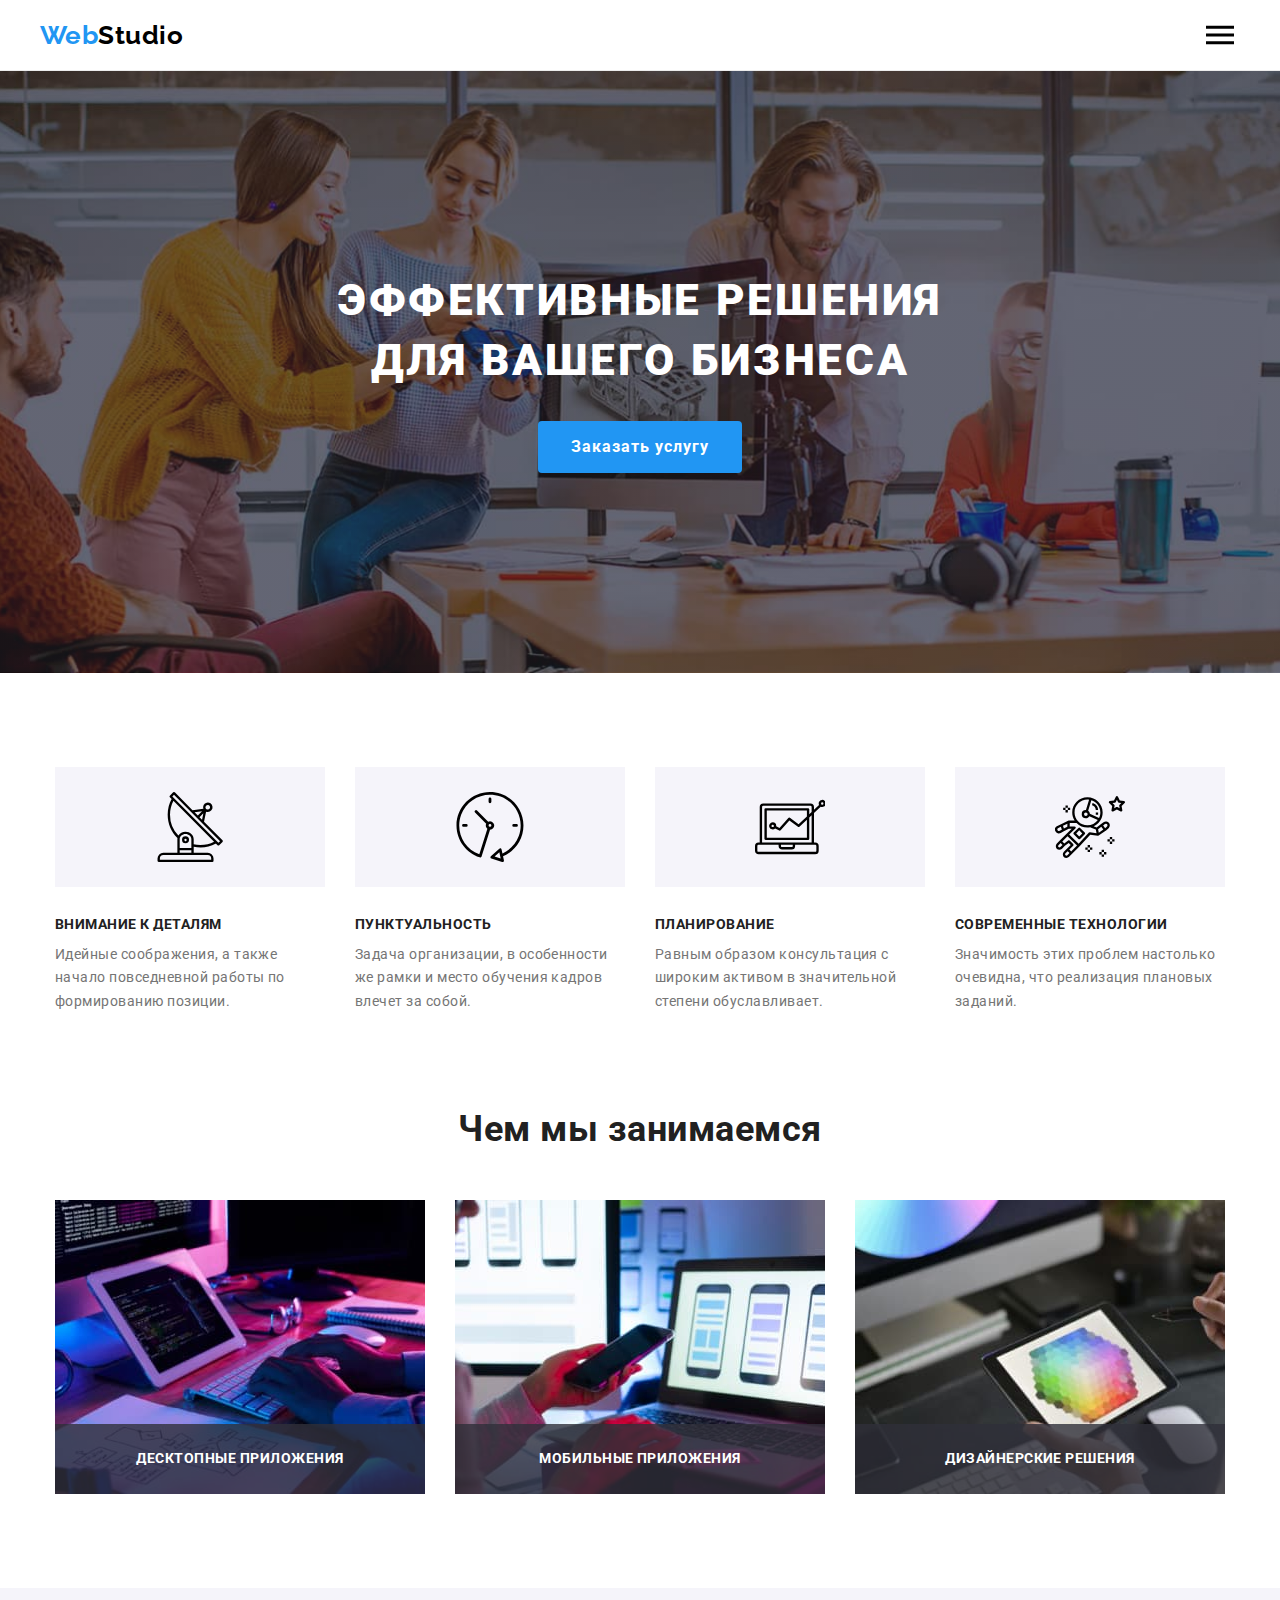
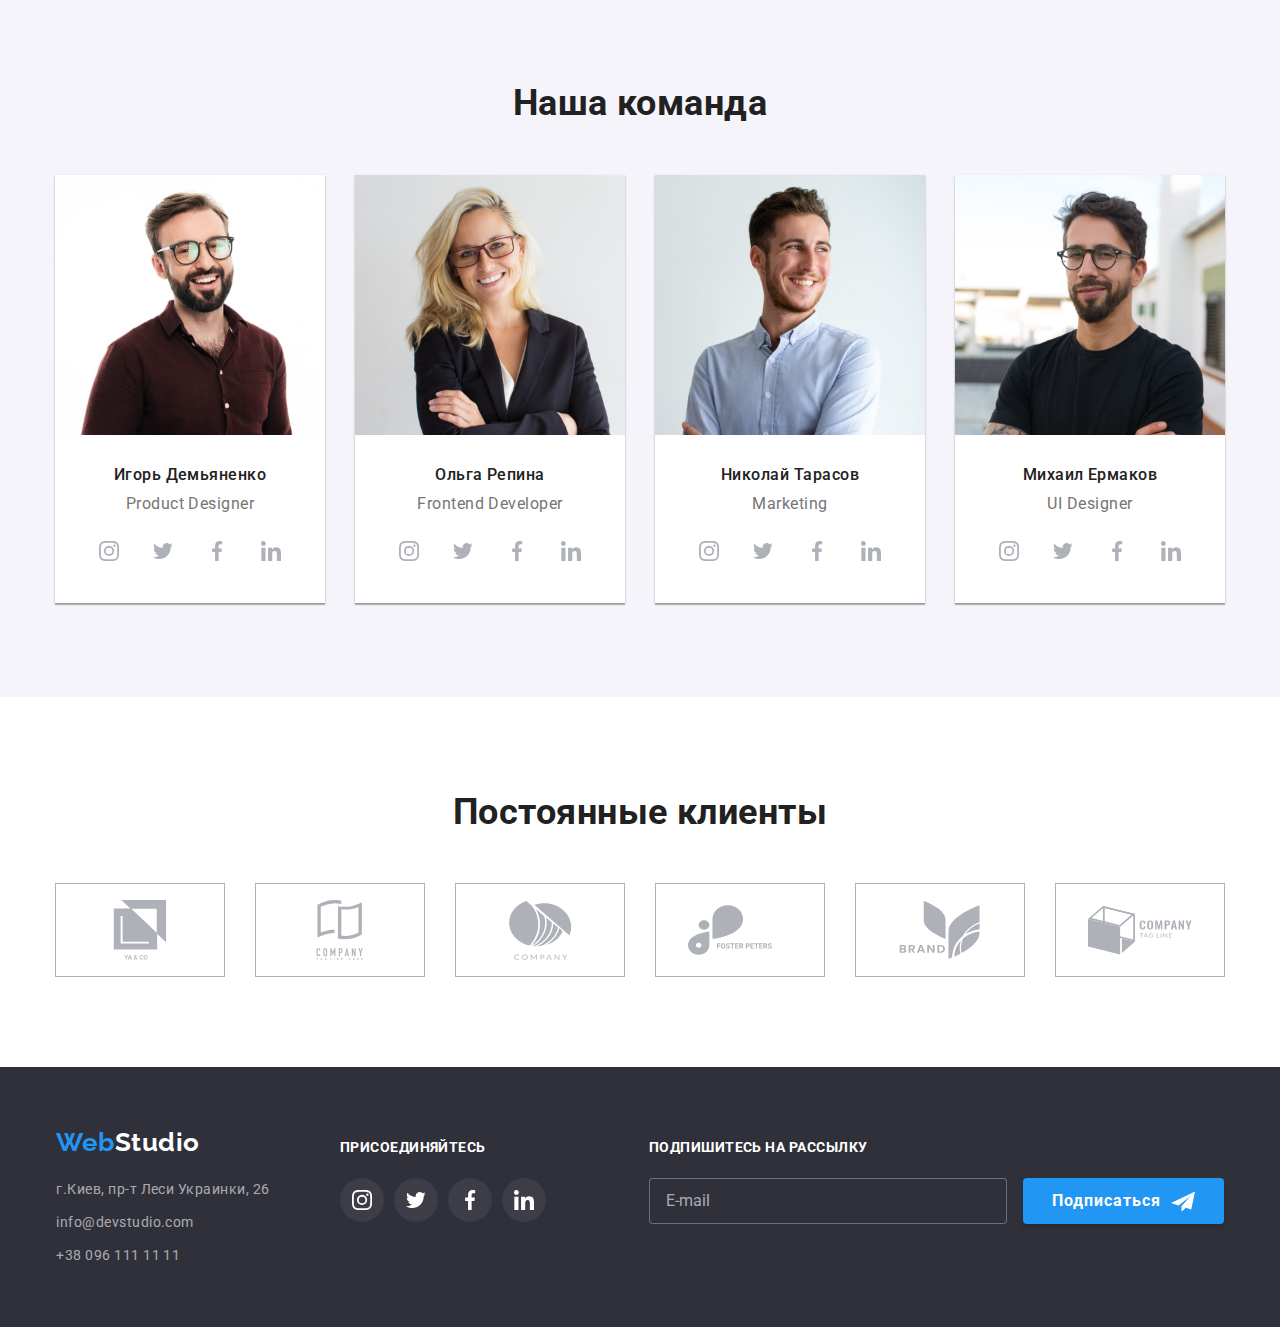
==== commit 77aff61d: "add mob-menu" ====
--- a/index.html
+++ b/index.html
@@ -19,7 +19,7 @@
   </head>
 
   <body>
-    <!-- <header class="header">
+    <header class="header">
       <div class="container header__section">
         <nav class="header__nav">
           <a class="header__logo logo link" href="./index.html"
@@ -59,8 +59,45 @@
             >
           </li>
         </ul>
+        <button class="menu-open" data-menu-open>
+        <svg class="menu-burger" width="24" height="16">
+          <use href="./images/icons.svg#icon-burger"></use>
+        </svg>
+        </button>
       </div>
-    </header> -->
+    
+    </header>
+    <div class="mob-menu flex is-hidden" data-menu>
+      <div>
+        <button class="menu-close" data-menu-close>
+          <svg class="menu-close" width="40" height="40">
+            <use href="./images/icons.svg#icon-close"></use>
+          </svg>
+        </button>
+        <ul class="mob-menu-list list">
+          <li class="mob-menu-list__item">
+            <a class="mob-menu-list__link link mob-menu-list__link--current" href="./index.html">Студия</a>
+          </li>
+          <li class="mob-menu-list__item">
+            <a class="mob-menu-list__link link" href="./portfolio.html">Портфолио</a>
+          </li>
+          <li class="mob-menu-list__item">
+            <a class="mob-menu-list__link link" href="">Контакты</a>
+          </li>
+        </ul>
+      </div>
+      <div class="mob-menu-list__down">
+        <a class="mob-menu-list__tell link" href="tel:+380961111111">
+          +38 096 111 11 11</a>
+        <a class="mob-menu-list__mail link" href="mailto:info@devstudio.com">info@devstudio.com</a>
+        <ul class="mob-menu-list__social list">
+          <li class="mob-menu-list__social-item">Instagram</li>
+          <li class="mob-menu-list__social-item">Twitter</li>
+          <li class="mob-menu-list__social-item">Facebook</li>
+          <li class="mob-menu-list__social-item">LinkedIn</li>
+        </ul>
+      </div>
+    </div>
     <main>
       <section class="hero">
         <h1 class="hero__title">Эффективные решения для вашего бизнеса</h1>
@@ -540,5 +577,6 @@
       </div>
     </div>
     <script src="./js/modal.js"></script>
+    <script src="./js/menu.js"></script>
   </body>
 </html>
--- a/css/main.min.css
+++ b/css/main.min.css
@@ -1,2 +1,2 @@
-:root{--primary-text-color: #212121;--secondary-text-color: #757575;--white-text-color: #ffffff;--accent-color: #2196f3;--black-logo-color: #000000;--footer-text-color: rgba(255, 255, 255, 0.6);--white-background-color: #ffffff;--hero-background-color: #2f303a;--team-background-color: #f5f4fa}body{font-family:"Roboto";letter-spacing:0.03em;background-color:var(--white-background-color);color:var(--primary-text-color)}.list{list-style:none}.link{text-decoration:none}h1,h2,h3,h4,h5,h6,p,ul{margin:0;padding:0}img{display:block;width:100%;height:auto}.container{width:100%;margin-left:auto;margin-right:auto}@media screen and (min-width: 480px){.container{width:480px}}@media screen and (min-width: 768px){.container{width:768px}}@media screen and (min-width: 1200px){.container{width:1200px}}.section-title{font-weight:700;font-size:36px;line-height:1.17;text-align:center;color:var(--primary-text-color)}.logo{font-family:"Raleway";font-weight:700;font-size:26px;line-height:1.19;align-items:center;text-align:center;color:var(--accent-color)}.visually-hidden{position:absolute;width:1px;height:1px;margin:-1px;padding:0;overflow:hidden;border:0;clip:rect(0 0 0 0)}.header{border-bottom:1px solid #ececec}.header__section{display:flex;align-items:center}.header__nav{display:flex;align-items:center}.header__logo{margin-right:93px}.header__logo--black{color:var(--black-logo-color)}.nav{display:flex}.nav__item:not(:last-child){margin-right:50px}.nav__link{display:block;padding-top:32px;padding-bottom:32px;font-weight:500;font-size:14px;line-height:1.14;letter-spacing:0.02em;color:var(--primary-text-color);position:relative;transition:color 250ms cubic-bezier(0.4, 0, 0.2, 1)}.nav__link:focus,.nav__link:hover{color:var(--accent-color)}.nav__link--current{color:var(--accent-color)}.nav__link--current::after{position:absolute;display:block;content:"";width:100%;height:4px;border-radius:2px;bottom:-1px;background-color:var(--accent-color)}.header-contact{display:flex}.header-contack__list{margin-left:auto}.header-contact__item+.header-contact__item{margin-left:50px}.header-contact__link{display:inline-flex;padding:32px 0px 32px;align-items:center;font-weight:500;font-size:14px;line-height:16px;letter-spacing:0.02em;color:var(--secondary-text-color);transition:color 250ms cubic-bezier(0.4, 0, 0.2, 1)}.header-contact__link:hover,.header-contact__link:focus{color:var(--accent-color)}.header-contact__icon{margin-right:10px;fill:currentColor}.hero{padding-top:118px;padding-bottom:118px;max-width:1600px;min-height:400px;background-image:linear-gradient(to right, rgba(47,48,58,0.4), rgba(47,48,58,0.4)),url(../images/hero.jpg);background-color:var(--hero-background-color);background-repeat:no-repeat;background-position:center;background-size:cover;text-align:center}@media screen and (min-width: 1200px){.hero{min-height:600px;padding-top:200px;padding-bottom:200px}}.hero__title{padding:0;margin-bottom:30px;margin-left:auto;margin-right:auto;max-width:250px;font-weight:900;font-size:18px;line-height:1.62;letter-spacing:0.06em;text-transform:uppercase;color:var(--white-text-color)}@media screen and (min-width: 480px){.hero__title{font-size:26px;max-width:360px}}@media screen and (min-width: 1200px){.hero__title{font-size:44px;max-width:360px;line-height:1.36;max-width:696px;margin-left:auto;margin-right:auto}}.hero__btn{display:inline-block;min-width:140px;border-radius:4px;border:1px solid transparent;padding:7px;background-color:var(--accent-color);color:var(--white-text-color);font-family:"Roboto";font-weight:700;font-size:12px;line-height:1.87;align-items:center;text-align:center;letter-spacing:0.06em;cursor:pointer;transition:background-color 250ms cubic-bezier(0.4, 0, 0.2, 1),color 250ms cubic-bezier(0.4, 0, 0.2, 1)}.hero__btn:hover,.hero__btn:focus{background-color:var(--white-text-color);color:var(--accent-color)}@media screen and (min-width: 480px){.hero__btn{padding:10px 32px;font-size:16px;min-width:200px}}.features{padding-top:60px;padding-bottom:60px}@media screen and (min-width: 1200px){.features{padding-top:94px;padding-bottom:94px}}.features-list{display:flex;flex-wrap:wrap;justify-content:center;grid-gap:30px}@media screen and (min-width: 1200px){.features-list{width:1200px}}@media screen and (min-width: 480px){.features-list__item{width:450px}}@media screen and (min-width: 768px){.features-list__item{width:354px}}@media screen and (min-width: 1200px){.features-list__item{width:270px}}.features-list__icon-fon{display:flex;height:120px;align-items:center;justify-content:center;flex-direction:column;margin-bottom:30px;background-color:var(--team-background-color)}@media screen and (min-width: 480px){.features-list__icon-fon{width:450px}}@media screen and (min-width: 768px){.features-list__icon-fon{width:354px}}@media screen and (min-width: 1200px){.features-list__icon-fon{width:270px}}.features-list__icon{align-items:center}.features-list__title{margin-bottom:10px;font-weight:700;font-size:14px;line-height:1.14;text-transform:uppercase;text-align:center}@media screen and (min-width: 768px){.features-list__title{text-align:left}}.features-list__text{font-size:14px;line-height:1.71;color:var(--secondary-text-color)}.work{padding-bottom:94px;display:none}@media screen and (min-width: 1200px){.work{display:block}}.work__title{margin-bottom:50px}.work-list{display:flex;justify-content:center;align-items:center;grid-gap:30px}.work-list__item{position:relative}.work-list__text{width:100%;position:absolute;bottom:0;left:0;padding:27px 0px;font-weight:bold;font-size:14px;line-height:1.14;text-align:center;text-transform:uppercase;color:var(--white-text-color);background-color:rgba(47,48,58,0.8)}.team{padding-top:60px;padding-bottom:60px;background-color:var(--team-background-color)}@media screen and (min-width: 1200px){.team{padding-top:94px;padding-bottom:94px}}.team__title{margin-bottom:30px;font-weight:700;font-size:28px;line-height:1.17;text-align:center}@media screen and (min-width: 1200px){.team__title{margin-bottom:50px;font-size:36px}}.team-list{display:flex;flex-wrap:wrap;justify-content:center;align-items:center;grid-gap:30px}.team-list__item{box-shadow:0px 1px 3px rgba(0,0,0,0.12),0px 1px 1px rgba(0,0,0,0.14),0px 2px 1px rgba(0,0,0,0.2);background-color:var(--white-background-color)}@media screen and (max-width: 479px){.team-list__item{width:270px}}@media screen and (min-width: 480px){.team-list__item{width:450px}}@media screen and (min-width: 768px){.team-list__item{width:354px}}@media screen and (min-width: 1200px){.team-list__item{width:270px}}.team-list__workers{padding:30px 0px}.team-list__worker{font-weight:500;font-size:16px;line-height:1.19;text-align:center}.team-list__profession{margin-top:10px;font-size:16px;line-height:1.19;text-align:center;color:var(--secondary-text-color)}.team-list__social-list{display:flex;justify-content:space-between;align-items:center;padding:0px 32px;margin-top:16px;list-style:none}.team-list__social-item{width:44px;height:44px}.team-list__social-link{display:block;width:44px;height:44px;border-radius:50%;color:#afb1b8;background-color:#ffffff;transition:background-color 250ms cubic-bezier(0.4, 0, 0.2, 1),color 250ms cubic-bezier(0.4, 0, 0.2, 1)}.team-list__social-link:hover,.team-list__social-link:focus{color:#ffffff;background-color:var(--accent-color)}.team-list__social-icon{margin:12px 0px 0px 12px;fill:currentColor}.client{padding-top:60px;padding-bottom:60px}@media screen and (min-width: 1200px){.client{padding-top:94px;padding-bottom:94px}}.client__title{margin-bottom:30px;font-weight:700;font-size:28px;line-height:1.17;text-align:center}@media screen and (min-width: 1200px){.client__title{margin-bottom:50px;font-size:36px}}.client__list{justify-content:center;align-items:center;grid-gap:30px}.customers{display:flex;flex-wrap:wrap}@media screen and (min-width: 1200px){.customers{flex-wrap:nowrap}}.customers__item{height:90px;transition:border-color 250ms cubic-bezier(0.4, 0, 0.2, 1),color 250ms cubic-bezier(0.4, 0, 0.2, 1)}.customers__item:focus,.customers__item:hover{color:var(--accent-color);border-color:var(--accent-color)}@media screen and (max-width: 767px){.customers__item{width:210px}}@media screen and (min-width: 768px){.customers__item{width:226px}}@media screen and (min-width: 1200px){.customers__item{width:170px}}.customers__link{display:flex;justify-content:center;align-items:center;border:1px solid #afb1b8;color:#afb1b8;background-color:#fff;padding:16px 32px;transition:border-color 250ms cubic-bezier(0.4, 0, 0.2, 1),color 250ms cubic-bezier(0.4, 0, 0.2, 1)}.customers__link:focus,.customers__link:hover{color:var(--accent-color);border-color:var(--accent-color)}@media screen and (min-width: 1200px){.customers__link{width:170px}}.customers__icon{fill:currentColor}.footer{padding-top:60px;padding-bottom:60px;text-align:center;background-color:var(--hero-background-color)}.footer__flex{display:block;margin:0;padding:0;list-style:none}@media (min-width: 768px){.footer__flex{display:flex;justify-content:center;flex-wrap:wrap;gap:30px 165px}}.footer__logo--white{color:var(--white-text-color)}.footer-contact{margin-top:20px}.footer-contact__address{color:var(--white-text-color)}.footer-contact__item{margin-top:9px}.footer-contact__link{font-style:normal;font-size:14px;line-height:1.71;color:var(--footer-text-color);transition:color 250ms cubic-bezier(0.4, 0, 0.2, 1)}.footer-contact__link:hover,.footer-contact__link:focus{color:var(--accent-color)}.social-section{display:block;margin-top:60px;text-align:center}@media (min-width: 768px){.social-section{margin-top:0px}}.social-section__text{padding:20px 0px 10px 0px;margin-bottom:20px;font-weight:700;font-size:14px;line-height:1.14px;text-transform:uppercase;color:var(--white-text-color)}@media (min-width: 768px){.social-section__text{padding-bottom:10px}}.footer-list{display:flex;justify-content:space-between;justify-content:center;padding:0;margin-top:0;list-style:none}.footer-list__item{width:44px;height:44px;margin-right:10px}.footer-list__link{display:flex;width:44px;height:44px;border-radius:50%;color:#ffffff;background-color:#ffffff10;transition:background-color 250ms cubic-bezier(0.4, 0, 0.2, 1),color 250ms cubic-bezier(0.4, 0, 0.2, 1)}.footer-list__link:hover,.footer-list__link:focus{color:#ffffff;background-color:var(--accent-color)}.footer-list__icon{margin:12px 0px 0px 12px;fill:currentColor}.footer-submit{margin-top:60px;padding:0px 15px}@media (min-width: 768px){.footer-submit{margin-top:0px;padding:0}}.footer-submit__text{padding:20px 0px 10px 0px;margin-bottom:20px;font-weight:700;font-size:14px;line-height:1.14px;text-transform:uppercase;color:var(--white-text-color)}.footer-submit__input{margin-bottom:20px;width:100%;margin:0;padding:13px 16px;border-radius:4px;border:1px solid rgba(255,255,255,0.3);background-color:var(--hero-background-color);color:var(--white-text-color)}.footer-submit__input::placeholder{font-size:16px;line-height:1.25;color:rgba(255,255,255,0.6)}.footer-submit__btn{display:inline-flex;align-items:center;justify-content:center;border:none;margin-top:20px;padding:8px 29px;border-radius:4px;background-color:var(--accent-color);box-shadow:0px 4px 4px rgba(0,0,0,0.15);color:var(--white-text-color);font-family:"Roboto";font-style:normal;font-weight:700;font-size:16px;line-height:1.87;letter-spacing:0.06em;cursor:pointer;min-height:43px}.footer-submit__btn::after{content:"";display:inline-block;width:24px;height:20px;margin-left:10px;background-image:url(../images/send.svg)}.portfolio-section{padding-top:60px;padding-bottom:60px}@media screen and (min-width: 1200px){.portfolio-section{padding-top:94px;padding-bottom:94px}}.portfolio-btn-list{display:flex;flex-wrap:wrap;justify-content:flex-start;margin-bottom:40px;grid-gap:8px;grid-row-gap:15px}@media (max-width: 767px){.portfolio-btn-list{padding:0px 15px}}@media (min-width: 768px){.portfolio-btn-list{justify-content:center;margin-bottom:30px}}@media (min-width: 1200px){.portfolio-btn-list{margin-bottom:50px}}.portfolio-item:hover .portfolio-overlay{transform:translateY(0)}.portfolio-description{position:relative;overflow:hidden}.portfolio-overlay{position:absolute;display:inline-block;content:"";width:100%;height:100%;top:0;left:0;background-color:rgba(33,150,243,0.9);transform:translateY(100%);transition:transform 250ms cubic-bezier(0.4, 0, 0.2, 1)}.portfolio-description-text{position:absolute;top:0;left:0;padding:63px 24px;font-size:18px;line-height:1.56;color:var(--white-text-color)}.portfolio-btn{display:inline-block;min-width:73px;border-radius:4px;border:1px solid transparent;padding:6px 22px;font-family:"Roboto";font-weight:500;font-size:16px;line-height:1.63;letter-spacing:0.03em;text-align:center;background-color:var(--team-background-color);color:var(--primary-text-color);cursor:pointer;transition:background-color 250ms cubic-bezier(0.4, 0, 0.2, 1),color 250ms cubic-bezier(0.4, 0, 0.2, 1),box-shadow 250ms cubic-bezier(0.4, 0, 0.2, 1)}.portfolio-btn:hover,.portfolio-btn:focus{background-color:var(--accent-color);color:var(--white-text-color);box-shadow:0px 3px 1px rgba(0,0,0,0.1),0px 1px 2px rgba(0,0,0,0.08),0px 2px 2px rgba(0,0,0,0.12)}.portfolio-list{display:grid;grid-template-columns:auto;gap:30px 30px;padding:0px 15px}@media screen and (min-width: 768px){.portfolio-list{grid-template-columns:auto auto}}@media screen and (min-width: 1200px){.portfolio-list{grid-template-columns:auto auto auto;padding:0px}}.portfolio-item{transition:box-shadow 250ms cubic-bezier(0.4, 0, 0.2, 1)}.portfolio-item:hover,.portfolio-item:focus{box-shadow:0px 3px 1px rgba(0,0,0,0.1),0px 1px 2px rgba(0,0,0,0.08),0px 2px 2px rgba(0,0,0,0.12)}.portfolio-border{border:1px solid #eeeeee;border-top:transparent;padding:20px 24px}.portfolio-list-title{font-weight:700;font-size:18px;line-height:2;letter-spacing:0.06em}.portfolio-list-text{margin-top:4px;font-size:16px;line-height:1.87;color:var(--secondary-text-color)}.backdrop{position:fixed;display:flex;align-items:center;justify-content:center;width:100vw;height:100vh;background-color:rgba(0,0,0,0.2);top:0;transition:opacity 250ms cubic-bezier(0.4, 0, 0.2, 1),visibility 250ms cubic-bezier(0.4, 0, 0.2, 1)}.backdrop.is-hidden{opacity:0;visibility:hidden;pointer-events:none}.backdrop.is-hidden .modal{transform:scale(2)}.modal{width:528px;min-height:581px;background-color:#ffffff;position:relative;transform:scale(1);transition:transform 250ms cubic-bezier(0.4, 0, 0.2, 1)}.modal-icon{fill:var(--black-logo-color);transition:fill 250ms cubic-bezier(0.4, 0, 0.2, 1)}.close-btn{position:absolute;display:flex;align-items:center;justify-content:center;right:8px;top:8px;background-color:transparent;border-radius:50%;width:30px;height:30px;border:1px solid rgba(0,0,0,0.1);cursor:pointer}.close-btn:hover .modal-icon{fill:var(--accent-color)}.form{width:528px;margin-left:auto;margin-right:auto;padding:40px}.form-title{font-weight:700;font-size:20px;line-height:1.15;text-align:center}.top-title{margin-top:12px}.form-field{position:relative;display:flex;flex-direction:column;margin-bottom:10px}.form-label,.comment-label{font-size:12px;line-height:1.17;letter-spacing:0.01em;color:var(--secondary-text-color);margin-bottom:4px}.form-input{width:100%;margin:0;padding:11px 42px;border:1px solid rgba(33,33,33,0.2);border-radius:4px;outline:none;transition:border-color 250ms cubic-bezier(0.4, 0, 0.2, 1)}.form-input:focus{border-color:var(--accent-color)}.form-input:focus ~ .input-icon{fill:var(--accent-color)}.input-icon{position:absolute;top:50%;left:15px;transform:translateY(25%);display:inline-block;width:12px;height:12px;transition:fill 250ms cubic-bezier(0.4, 0, 0.2, 1)}textarea{resize:none;border:1px solid rgba(33,33,33,0.2);border-radius:4px;padding:12px 16px;font-size:12px;line-height:1.17;letter-spacing:0.01em;height:120px;outline:none;transition:border-color 250ms cubic-bezier(0.4, 0, 0.2, 1)}textarea:focus{border-color:var(--accent-color)}.comment::placeholder{font-size:12px;line-height:1.17;letter-spacing:0.01em;color:#757575}.form-field-chek{padding-left:14px;margin-top:25px;margin-bottom:30px}.icon-chek{display:inline-block;width:16px;height:15px;border:2px solid #212121;border-radius:2px;margin-right:7px}.form-checkbox{position:absolute;width:1px;height:1px;margin:-1px;padding:0;overflow:hidden;border:0;clip:rect(0 0 0 0)}.form-checkbox:checked+.icon-chek{background-image:url(../images/icon-check.svg);background-position:center;background-repeat:no-repeat;background-color:var(--accent-color);background-origin:border-box;border-color:var(--accent-color)}.policy-label{display:flex;align-items:center;font-size:14px;line-height:1.71;color:var(--secondary-text-color)}.policy-link{margin-left:4px;color:#2196f3}.form-btn{display:flex;align-items:center;justify-content:center;margin:0 auto;padding:10px 56px;border:none;border-radius:4px;text-align:center;text-decoration:none;font-family:"Roboto";font-style:normal;font-weight:700;font-size:16px;line-height:1.87;letter-spacing:0.06em;cursor:pointer;background-color:var(--accent-color);box-shadow:0px 4px 4px rgba(0,0,0,0.15);color:var(--white-text-color);transition:background-color 250ms cubic-bezier(0.4, 0, 0.2, 1)}.form-btn:focus,.form-btn:hover{background-color:#188ce8}
+:root{--primary-text-color: #212121;--secondary-text-color: #757575;--white-text-color: #ffffff;--accent-color: #2196f3;--black-logo-color: #000000;--footer-text-color: rgba(255, 255, 255, 0.6);--white-background-color: #ffffff;--hero-background-color: #2f303a;--team-background-color: #f5f4fa}body{font-family:"Roboto";letter-spacing:0.03em;background-color:var(--white-background-color);color:var(--primary-text-color)}.list{list-style:none}.link{text-decoration:none}h1,h2,h3,h4,h5,h6,p,ul{margin:0;padding:0}img{display:block;width:100%;height:auto}.container{width:100%;margin-left:auto;margin-right:auto}@media screen and (max-width: 480px){.container{padding-left:15px;padding-right:15px}}@media screen and (min-width: 480px){.container{width:480px}}@media screen and (min-width: 768px){.container{width:768px}}@media screen and (min-width: 1200px){.container{width:1200px}}.section-title{font-weight:700;font-size:36px;line-height:1.17;text-align:center;color:var(--primary-text-color)}.logo{font-family:"Raleway";font-weight:700;font-size:26px;line-height:1.19;align-items:center;text-align:center;color:var(--accent-color)}.visually-hidden{position:absolute;width:1px;height:1px;margin:-1px;padding:0;overflow:hidden;border:0;clip:rect(0 0 0 0)}.header{border-bottom:1px solid #ececec;padding-top:15px;padding-bottom:15px}.header__section{display:flex;align-items:center;justify-content:space-between}.header__nav{display:flex;align-items:center}.header__logo{margin-right:93px}.header__logo--black{color:var(--black-logo-color)}.nav{display:flex;display:none}.nav__item:not(:last-child){margin-right:50px}.nav__link{display:block;padding-top:32px;padding-bottom:32px;font-weight:500;font-size:14px;line-height:1.14;letter-spacing:0.02em;color:var(--primary-text-color);position:relative;transition:color 250ms cubic-bezier(0.4, 0, 0.2, 1)}.nav__link:focus,.nav__link:hover{color:var(--accent-color)}.nav__link--current{color:var(--accent-color)}.nav__link--current::after{position:absolute;display:block;content:"";width:100%;height:4px;border-radius:2px;bottom:-1px;background-color:var(--accent-color)}.header-contact{display:flex;display:none}.header-contack__list{margin-left:auto}.header-contact__item+.header-contact__item{margin-left:50px}.header-contact__link{display:inline-flex;padding:32px 0px 32px;align-items:center;font-weight:500;font-size:14px;line-height:1.14;letter-spacing:0.02em;color:var(--secondary-text-color);transition:color 250ms cubic-bezier(0.4, 0, 0.2, 1)}.header-contact__link:hover,.header-contact__link:focus{color:var(--accent-color)}.header-contact__icon{margin-right:10px;fill:currentColor}.mob-menu{width:100vw;height:100vh;position:fixed;background-color:#fff;top:0;right:0;padding:10px 15px 48px 40px}.flex{display:flex;flex-direction:column;justify-content:space-between}.menu-open{display:flex;align-items:center;justify-content:center;width:40px;height:40px;background-color:transparent;color:#212121;border:none;margin-left:auto;cursor:pointer}.menu-open:hover,.menu-open:focus{fill:var(--accent-color)}.menu-burger{width:40px;height:40px}.menu-close{display:flex;align-items:center;justify-content:center;width:40px;height:40px;background-color:transparent;color:#212121;border:none;margin-left:auto;cursor:pointer}.menu-close:hover,.menu-close:focus{fill:var(--accent-color)}.menu-close{width:40px;height:40px}.mob-menu-list__item:not(:last-child){margin-bottom:32px}.mob-menu-list__link{font-family:Roboto;font-weight:500;font-size:40px;line-height:1.18;letter-spacing:0.02em;color:#212121}.mob-menu-list__link:focus,.mob-menu-list__link:hover{color:var(--accent-color)}.mob-menu-list__link--current{color:var(--accent-color)}.mob-menu-list__tell{display:block;margin-bottom:32px;font-family:Roboto;font-style:normal;font-weight:500;font-size:34px;line-height:1.18;letter-spacing:0.02em;color:#2196f3}.mob-menu-list__mail{display:block;font-family:Roboto;font-style:normal;font-weight:500;font-size:24px;line-height:1.17;letter-spacing:0.02em;color:#757575;margin-bottom:64px}.mob-menu-list__social{display:flex;flex-direction:row;column-gap:20px}.mob-menu-list__social-item{position:relative;font-weight:500;font-size:18px;line-height:1.22;letter-spacing:0.02em;color:#2196f3}.mob-menu-list__social-item:not(:first-child)::before{content:"";display:block;position:absolute;top:0;left:-10px;width:1px;height:22px;background-color:rgba(33,33,33,0.2)}.mob-menu.is-hidden{opacity:0;visibility:hidden;pointer-events:none}.hero{padding-top:118px;padding-bottom:118px;max-width:1600px;min-height:400px;background-image:linear-gradient(to right, rgba(47,48,58,0.4), rgba(47,48,58,0.4)),url(../images/hero.jpg);background-color:var(--hero-background-color);background-repeat:no-repeat;background-position:center;background-size:cover;text-align:center}@media screen and (min-width: 1200px){.hero{min-height:600px;padding-top:200px;padding-bottom:200px}}.hero__title{padding:0;margin-bottom:30px;margin-left:auto;margin-right:auto;max-width:250px;font-weight:900;font-size:18px;line-height:1.62;letter-spacing:0.06em;text-transform:uppercase;color:var(--white-text-color)}@media screen and (min-width: 480px){.hero__title{font-size:26px;max-width:360px}}@media screen and (min-width: 1200px){.hero__title{font-size:44px;max-width:360px;line-height:1.36;max-width:696px;margin-left:auto;margin-right:auto}}.hero__btn{display:inline-block;min-width:140px;border-radius:4px;border:1px solid transparent;padding:7px;background-color:var(--accent-color);color:var(--white-text-color);font-family:"Roboto";font-weight:700;font-size:12px;line-height:1.87;align-items:center;text-align:center;letter-spacing:0.06em;cursor:pointer;transition:background-color 250ms cubic-bezier(0.4, 0, 0.2, 1),color 250ms cubic-bezier(0.4, 0, 0.2, 1)}.hero__btn:hover,.hero__btn:focus{background-color:var(--white-text-color);color:var(--accent-color)}@media screen and (min-width: 480px){.hero__btn{padding:10px 32px;font-size:16px;min-width:200px}}.features{padding-top:60px;padding-bottom:60px}@media screen and (min-width: 1200px){.features{padding-top:94px;padding-bottom:94px}}.features-list{display:flex;flex-wrap:wrap;justify-content:center;grid-gap:30px}@media screen and (min-width: 1200px){.features-list{width:1200px}}@media screen and (min-width: 480px){.features-list__item{width:450px}}@media screen and (min-width: 768px){.features-list__item{width:354px}}@media screen and (min-width: 1200px){.features-list__item{width:270px}}.features-list__icon-fon{display:flex;height:120px;align-items:center;justify-content:center;flex-direction:column;margin-bottom:30px;background-color:var(--team-background-color)}@media screen and (min-width: 480px){.features-list__icon-fon{width:450px}}@media screen and (min-width: 768px){.features-list__icon-fon{width:354px}}@media screen and (min-width: 1200px){.features-list__icon-fon{width:270px}}.features-list__icon{align-items:center}.features-list__title{margin-bottom:10px;font-weight:700;font-size:14px;line-height:1.14;text-transform:uppercase;text-align:center}@media screen and (min-width: 768px){.features-list__title{text-align:left}}.features-list__text{font-size:14px;line-height:1.71;color:var(--secondary-text-color)}.work{padding-bottom:94px;display:none}@media screen and (min-width: 1200px){.work{display:block}}.work__title{margin-bottom:50px}.work-list{display:flex;justify-content:center;align-items:center;grid-gap:30px}.work-list__item{position:relative}.work-list__text{width:100%;position:absolute;bottom:0;left:0;padding:27px 0px;font-weight:bold;font-size:14px;line-height:1.14;text-align:center;text-transform:uppercase;color:var(--white-text-color);background-color:rgba(47,48,58,0.8)}.team{padding-top:60px;padding-bottom:60px;background-color:var(--team-background-color)}@media screen and (min-width: 1200px){.team{padding-top:94px;padding-bottom:94px}}.team__title{margin-bottom:30px;font-weight:700;font-size:28px;line-height:1.17;text-align:center}@media screen and (min-width: 1200px){.team__title{margin-bottom:50px;font-size:36px}}.team-list{display:flex;flex-wrap:wrap;justify-content:center;align-items:center;grid-gap:30px}.team-list__item{box-shadow:0px 1px 3px rgba(0,0,0,0.12),0px 1px 1px rgba(0,0,0,0.14),0px 2px 1px rgba(0,0,0,0.2);background-color:var(--white-background-color)}@media screen and (max-width: 479px){.team-list__item{width:270px}}@media screen and (min-width: 480px){.team-list__item{width:450px}}@media screen and (min-width: 768px){.team-list__item{width:354px}}@media screen and (min-width: 1200px){.team-list__item{width:270px}}.team-list__workers{padding:30px 0px}.team-list__worker{font-weight:500;font-size:16px;line-height:1.19;text-align:center}.team-list__profession{margin-top:10px;font-size:16px;line-height:1.19;text-align:center;color:var(--secondary-text-color)}.team-list__social-list{display:flex;justify-content:space-between;align-items:center;padding:0px 32px;margin-top:16px;list-style:none}.team-list__social-item{width:44px;height:44px}.team-list__social-link{display:block;width:44px;height:44px;border-radius:50%;color:#afb1b8;background-color:#ffffff;transition:background-color 250ms cubic-bezier(0.4, 0, 0.2, 1),color 250ms cubic-bezier(0.4, 0, 0.2, 1)}.team-list__social-link:hover,.team-list__social-link:focus{color:#ffffff;background-color:var(--accent-color)}.team-list__social-icon{margin:12px 0px 0px 12px;fill:currentColor}.client{padding-top:60px;padding-bottom:60px}@media screen and (min-width: 1200px){.client{padding-top:94px;padding-bottom:94px}}.client__title{margin-bottom:30px;font-weight:700;font-size:28px;line-height:1.17;text-align:center}@media screen and (min-width: 1200px){.client__title{margin-bottom:50px;font-size:36px}}.client__list{justify-content:center;align-items:center;grid-gap:30px}.customers{display:flex;flex-wrap:wrap}@media screen and (min-width: 1200px){.customers{flex-wrap:nowrap}}.customers__item{height:90px;transition:border-color 250ms cubic-bezier(0.4, 0, 0.2, 1),color 250ms cubic-bezier(0.4, 0, 0.2, 1)}.customers__item:focus,.customers__item:hover{color:var(--accent-color);border-color:var(--accent-color)}@media screen and (max-width: 767px){.customers__item{width:210px}}@media screen and (min-width: 768px){.customers__item{width:226px}}@media screen and (min-width: 1200px){.customers__item{width:170px}}.customers__link{display:flex;justify-content:center;align-items:center;border:1px solid #afb1b8;color:#afb1b8;background-color:#fff;padding:16px 32px;transition:border-color 250ms cubic-bezier(0.4, 0, 0.2, 1),color 250ms cubic-bezier(0.4, 0, 0.2, 1)}.customers__link:focus,.customers__link:hover{color:var(--accent-color);border-color:var(--accent-color)}@media screen and (min-width: 1200px){.customers__link{width:170px}}.customers__icon{fill:currentColor}.footer{padding-top:60px;padding-bottom:60px;text-align:center;background-color:var(--hero-background-color)}.footer__flex{display:block;margin:0;padding:0;list-style:none}@media (min-width: 768px){.footer__flex{display:flex;justify-content:center;flex-wrap:wrap;gap:30px 165px}}@media (min-width: 1200px){.footer__flex{display:flex;justify-content:center;text-align:left;gap:70px}}.footer__logo--white{color:var(--white-text-color)}.footer-contact{margin-top:20px}.footer-contact__address{color:var(--white-text-color)}.footer-contact__item{margin-top:9px}.footer-contact__link{font-style:normal;font-size:14px;line-height:1.71;color:var(--footer-text-color);transition:color 250ms cubic-bezier(0.4, 0, 0.2, 1)}.footer-contact__link:hover,.footer-contact__link:focus{color:var(--accent-color)}.social-section{display:block;margin-top:60px;text-align:center}@media (min-width: 768px){.social-section{margin-top:0px}}.social-section__text{padding:20px 0px 10px 0px;margin-bottom:20px;font-weight:700;font-size:14px;line-height:1.14px;text-transform:uppercase;color:var(--white-text-color)}@media (min-width: 768px){.social-section__text{padding-bottom:10px}}@media (min-width: 1200px){.social-section__text{text-align:left}}.footer-list{display:flex;justify-content:space-between;justify-content:center;padding:0;margin-top:0;list-style:none}.footer-list__item{width:44px;height:44px;margin-right:10px}.footer-list__link{display:flex;width:44px;height:44px;border-radius:50%;color:#ffffff;background-color:#ffffff10;transition:background-color 250ms cubic-bezier(0.4, 0, 0.2, 1),color 250ms cubic-bezier(0.4, 0, 0.2, 1)}.footer-list__link:hover,.footer-list__link:focus{color:#ffffff;background-color:var(--accent-color)}.footer-list__icon{margin:12px 0px 0px 12px;fill:currentColor}.footer-submit{margin-top:60px;padding:0px 15px}@media (min-width: 768px){.footer-submit{margin-top:0px;padding:0}}@media (min-width: 1200px){.footer-submit{margin-left:23px}}.footer-submit__text{padding:20px 0px 10px 0px;margin-bottom:20px;font-weight:700;font-size:14px;line-height:1.14px;text-transform:uppercase;color:var(--white-text-color)}.footer-submit__input{margin-bottom:20px;width:100%;margin:0;padding:13px 16px;border-radius:4px;border:1px solid rgba(255,255,255,0.3);background-color:var(--hero-background-color);color:var(--white-text-color)}.footer-submit__input::placeholder{font-size:16px;line-height:1.25;color:rgba(255,255,255,0.6)}@media (min-width: 1200px){.footer-submit__input{width:358px;margin-right:12px}}.footer-submit__btn{display:inline-flex;align-items:center;justify-content:center;border:none;margin-top:20px;padding:8px 29px;border-radius:4px;background-color:var(--accent-color);box-shadow:0px 4px 4px rgba(0,0,0,0.15);color:var(--white-text-color);font-family:"Roboto";font-style:normal;font-weight:700;font-size:16px;line-height:1.87;letter-spacing:0.06em;cursor:pointer;min-height:43px}@media (min-width: 1200px){.footer-submit__btn{margin-top:0px}}.footer-submit__btn::after{content:"";display:inline-block;width:24px;height:20px;margin-left:10px;background-image:url(../images/send.svg)}.portfolio-section{padding-top:60px;padding-bottom:60px}@media screen and (min-width: 1200px){.portfolio-section{padding-top:94px;padding-bottom:94px}}.portfolio-btn-list{display:flex;flex-wrap:wrap;justify-content:flex-start;margin-bottom:40px;grid-gap:8px;grid-row-gap:15px}@media (max-width: 767px){.portfolio-btn-list{padding:0px 15px}}@media (min-width: 768px){.portfolio-btn-list{justify-content:center;margin-bottom:30px}}@media (min-width: 1200px){.portfolio-btn-list{margin-bottom:50px}}.portfolio-item:hover .portfolio-overlay{transform:translateY(0)}.portfolio-description{position:relative;overflow:hidden}.portfolio-overlay{position:absolute;display:inline-block;content:"";width:100%;height:100%;top:0;left:0;background-color:rgba(33,150,243,0.9);transform:translateY(100%);transition:transform 250ms cubic-bezier(0.4, 0, 0.2, 1)}.portfolio-description-text{position:absolute;top:0;left:0;padding:63px 24px;font-size:18px;line-height:1.56;color:var(--white-text-color)}.portfolio-btn{display:inline-block;min-width:73px;border-radius:4px;border:1px solid transparent;padding:6px 22px;font-family:"Roboto";font-weight:500;font-size:16px;line-height:1.63;letter-spacing:0.03em;text-align:center;background-color:var(--team-background-color);color:var(--primary-text-color);cursor:pointer;transition:background-color 250ms cubic-bezier(0.4, 0, 0.2, 1),color 250ms cubic-bezier(0.4, 0, 0.2, 1),box-shadow 250ms cubic-bezier(0.4, 0, 0.2, 1)}.portfolio-btn:hover,.portfolio-btn:focus{background-color:var(--accent-color);color:var(--white-text-color);box-shadow:0px 3px 1px rgba(0,0,0,0.1),0px 1px 2px rgba(0,0,0,0.08),0px 2px 2px rgba(0,0,0,0.12)}.portfolio-list{display:grid;grid-template-columns:auto;gap:30px 30px;align-items:stretch}@media screen and (min-width: 480px){.portfolio-list{grid-template-columns:auto;padding-left:15px;padding-right:15px}}@media screen and (min-width: 768px){.portfolio-list{grid-template-columns:auto auto;padding-left:15px;padding-right:15px}}@media screen and (min-width: 1200px){.portfolio-list{grid-template-columns:auto auto auto}}.portfolio-item{transition:box-shadow 250ms cubic-bezier(0.4, 0, 0.2, 1)}.portfolio-item:hover,.portfolio-item:focus{box-shadow:0px 3px 1px rgba(0,0,0,0.1),0px 1px 2px rgba(0,0,0,0.08),0px 2px 2px rgba(0,0,0,0.12)}.portfolio-border{border:1px solid #eeeeee;border-top:transparent;padding:20px 24px}.portfolio-list-title{font-weight:700;font-size:18px;line-height:2;letter-spacing:0.06em}.portfolio-list-text{margin-top:4px;font-size:16px;line-height:1.87;color:var(--secondary-text-color)}.backdrop{position:fixed;display:flex;align-items:center;justify-content:center;width:100vw;height:100vh;background-color:rgba(0,0,0,0.2);top:0;transition:opacity 250ms cubic-bezier(0.4, 0, 0.2, 1),visibility 250ms cubic-bezier(0.4, 0, 0.2, 1)}.backdrop.is-hidden{opacity:0;visibility:hidden;pointer-events:none}.backdrop.is-hidden .modal{transform:scale(2)}.modal{width:528px;min-height:581px;background-color:#ffffff;position:relative;transform:scale(1);transition:transform 250ms cubic-bezier(0.4, 0, 0.2, 1)}.modal-icon{fill:var(--black-logo-color);transition:fill 250ms cubic-bezier(0.4, 0, 0.2, 1)}.close-btn{position:absolute;display:flex;align-items:center;justify-content:center;right:8px;top:8px;background-color:transparent;border-radius:50%;width:30px;height:30px;border:1px solid rgba(0,0,0,0.1);cursor:pointer}.close-btn:hover .modal-icon{fill:var(--accent-color)}.form{width:528px;margin-left:auto;margin-right:auto;padding:40px}.form-title{font-weight:700;font-size:20px;line-height:1.15;text-align:center}.top-title{margin-top:12px}.form-field{position:relative;display:flex;flex-direction:column;margin-bottom:10px}.form-label,.comment-label{font-size:12px;line-height:1.17;letter-spacing:0.01em;color:var(--secondary-text-color);margin-bottom:4px}.form-input{width:100%;margin:0;padding:11px 42px;border:1px solid rgba(33,33,33,0.2);border-radius:4px;outline:none;transition:border-color 250ms cubic-bezier(0.4, 0, 0.2, 1)}.form-input:focus{border-color:var(--accent-color)}.form-input:focus ~ .input-icon{fill:var(--accent-color)}.input-icon{position:absolute;top:50%;left:15px;transform:translateY(25%);display:inline-block;width:12px;height:12px;transition:fill 250ms cubic-bezier(0.4, 0, 0.2, 1)}textarea{resize:none;border:1px solid rgba(33,33,33,0.2);border-radius:4px;padding:12px 16px;font-size:12px;line-height:1.17;letter-spacing:0.01em;height:120px;outline:none;transition:border-color 250ms cubic-bezier(0.4, 0, 0.2, 1)}textarea:focus{border-color:var(--accent-color)}.comment::placeholder{font-size:12px;line-height:1.17;letter-spacing:0.01em;color:#757575}.form-field-chek{padding-left:14px;margin-top:25px;margin-bottom:30px}.icon-chek{display:inline-block;width:16px;height:15px;border:2px solid #212121;border-radius:2px;margin-right:7px}.form-checkbox{position:absolute;width:1px;height:1px;margin:-1px;padding:0;overflow:hidden;border:0;clip:rect(0 0 0 0)}.form-checkbox:checked+.icon-chek{background-image:url(../images/icon-check.svg);background-position:center;background-repeat:no-repeat;background-color:var(--accent-color);background-origin:border-box;border-color:var(--accent-color)}.policy-label{display:flex;align-items:center;font-size:14px;line-height:1.71;color:var(--secondary-text-color)}.policy-link{margin-left:4px;color:#2196f3}.form-btn{display:flex;align-items:center;justify-content:center;margin:0 auto;padding:10px 56px;border:none;border-radius:4px;text-align:center;text-decoration:none;font-family:"Roboto";font-style:normal;font-weight:700;font-size:16px;line-height:1.87;letter-spacing:0.06em;cursor:pointer;background-color:var(--accent-color);box-shadow:0px 4px 4px rgba(0,0,0,0.15);color:var(--white-text-color);transition:background-color 250ms cubic-bezier(0.4, 0, 0.2, 1)}.form-btn:focus,.form-btn:hover{background-color:#188ce8}
 /*# sourceMappingURL=main.min.css.map */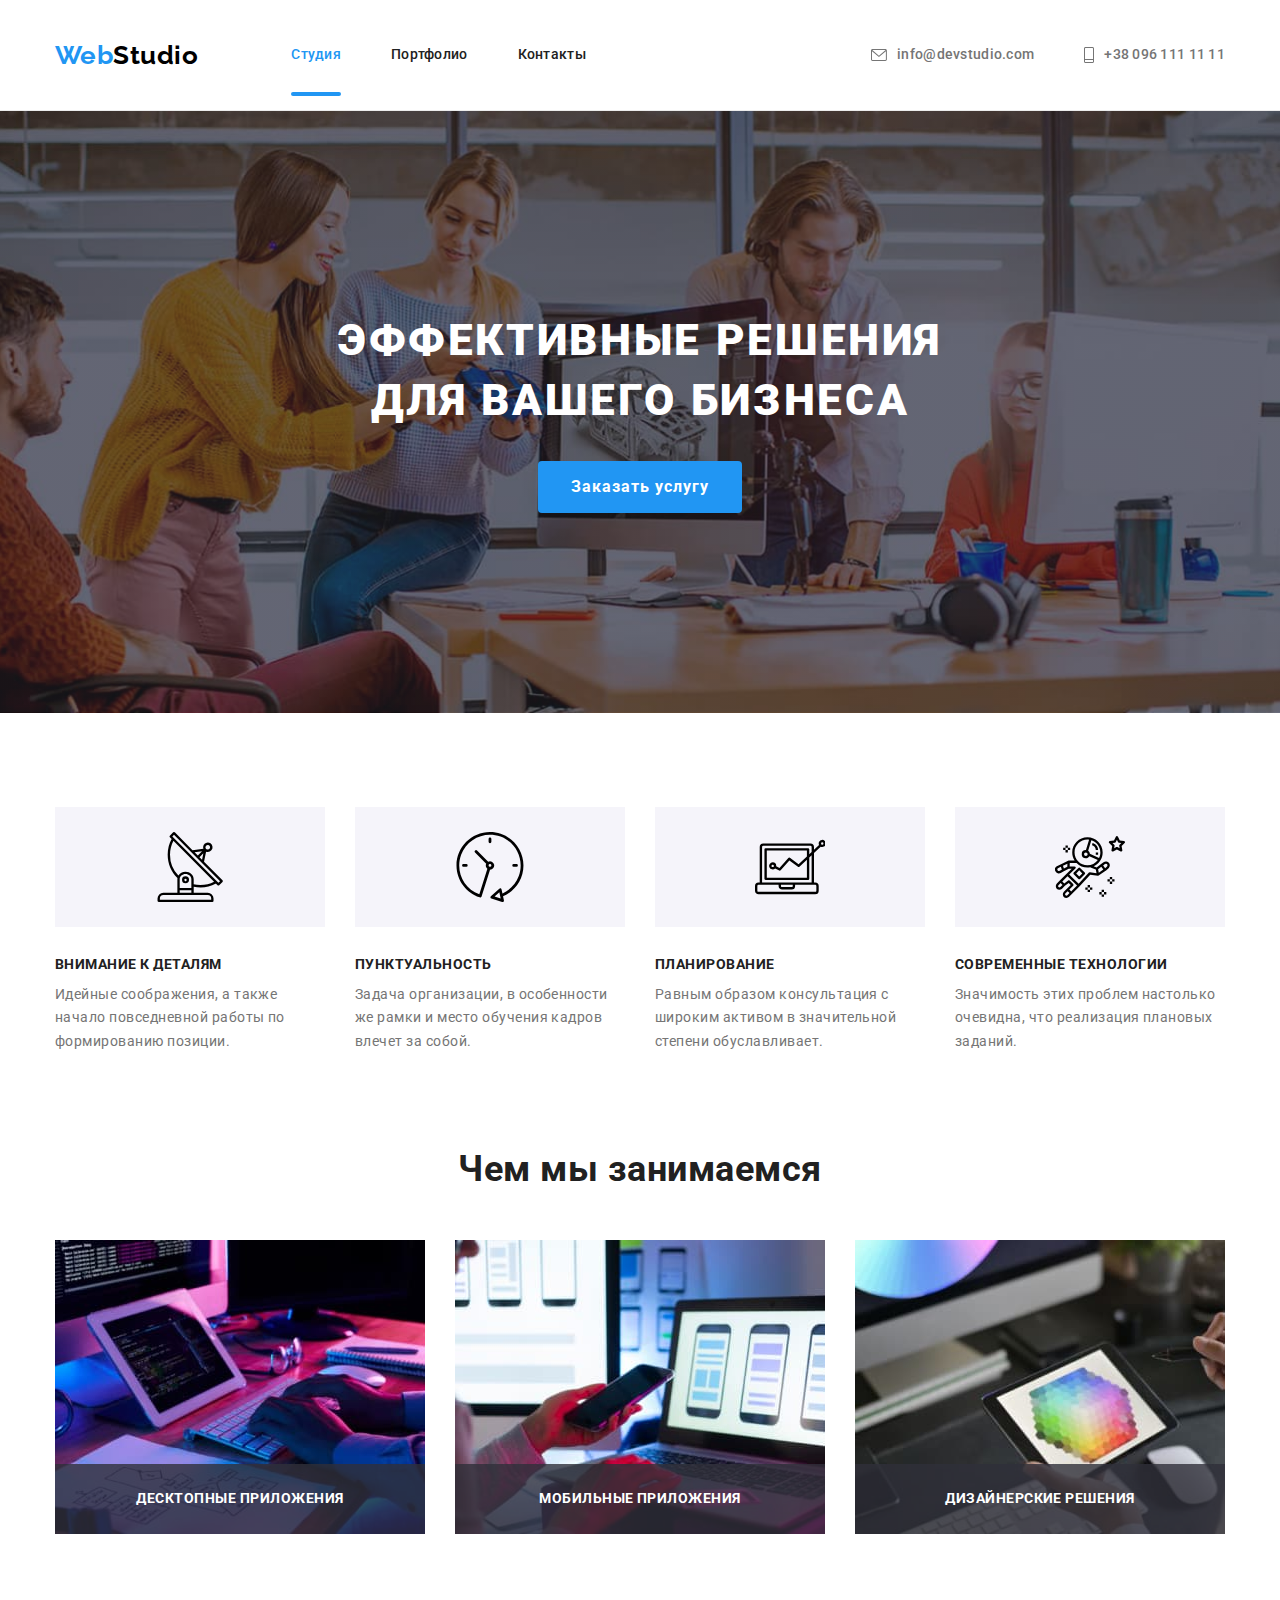
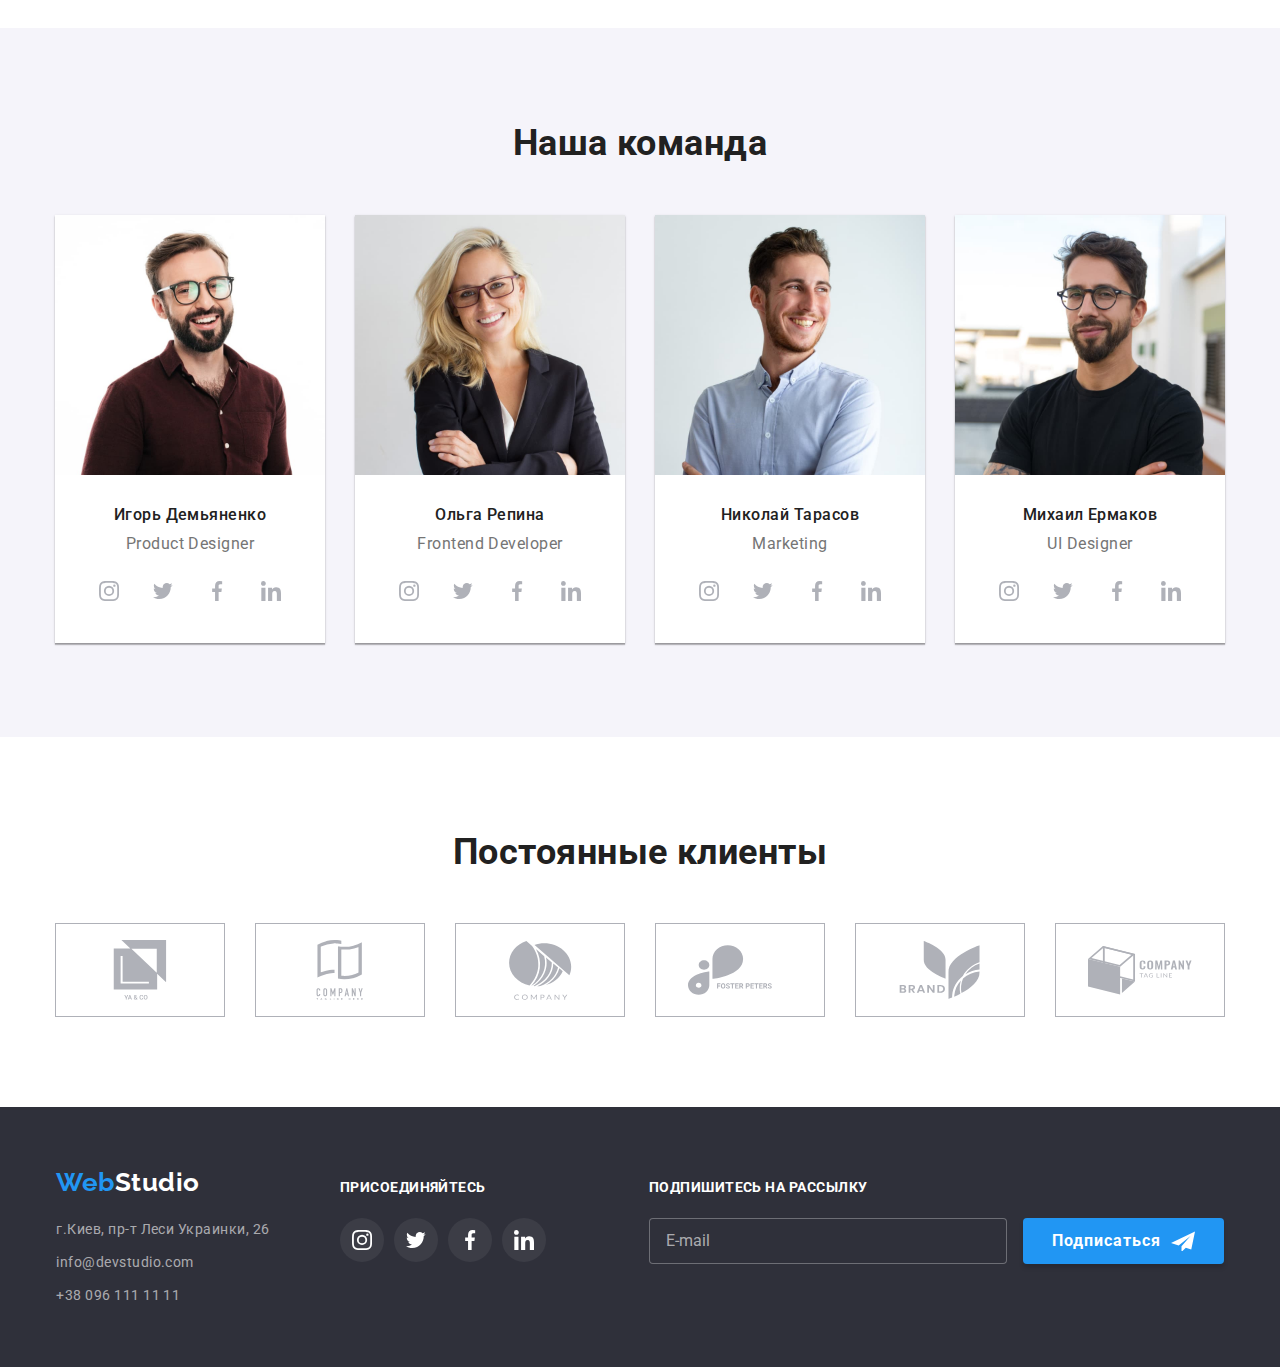
==== commit 3068bf9f: "fix-mob-menu" ====
--- a/index.html
+++ b/index.html
@@ -65,39 +65,39 @@
         </svg>
         </button>
       </div>
+      <div class="mob-menu flex is-hidden" data-menu>
+        <div>
+          <button class="menu-close" data-menu-close>
+            <svg class="menu-close" width="40" height="40">
+              <use href="./images/icons.svg#icon-close"></use>
+            </svg>
+          </button>
+          <ul class="mob-menu-list list">
+            <li class="mob-menu-list__item">
+              <a class="mob-menu-list__link link mob-menu-list__link--current" href="./index.html">Студия</a>
+            </li>
+            <li class="mob-menu-list__item">
+              <a class="mob-menu-list__link link" href="./portfolio.html">Портфолио</a>
+            </li>
+            <li class="mob-menu-list__item">
+              <a class="mob-menu-list__link link" href="">Контакты</a>
+            </li>
+          </ul>
+        </div>
+        <div class="mob-menu-list__down">
+          <a class="mob-menu-list__tell link" href="tel:+380961111111">
+            +38 096 111 11 11</a>
+          <a class="mob-menu-list__mail link" href="mailto:info@devstudio.com">info@devstudio.com</a>
+          <ul class="mob-menu-list__social list">
+            <li class="mob-menu-list__social-item">Instagram</li>
+            <li class="mob-menu-list__social-item">Twitter</li>
+            <li class="mob-menu-list__social-item">Facebook</li>
+            <li class="mob-menu-list__social-item">LinkedIn</li>
+          </ul>
+        </div>
+      </div>
+    </header>
     
-    </header>
-    <div class="mob-menu flex is-hidden" data-menu>
-      <div>
-        <button class="menu-close" data-menu-close>
-          <svg class="menu-close" width="40" height="40">
-            <use href="./images/icons.svg#icon-close"></use>
-          </svg>
-        </button>
-        <ul class="mob-menu-list list">
-          <li class="mob-menu-list__item">
-            <a class="mob-menu-list__link link mob-menu-list__link--current" href="./index.html">Студия</a>
-          </li>
-          <li class="mob-menu-list__item">
-            <a class="mob-menu-list__link link" href="./portfolio.html">Портфолио</a>
-          </li>
-          <li class="mob-menu-list__item">
-            <a class="mob-menu-list__link link" href="">Контакты</a>
-          </li>
-        </ul>
-      </div>
-      <div class="mob-menu-list__down">
-        <a class="mob-menu-list__tell link" href="tel:+380961111111">
-          +38 096 111 11 11</a>
-        <a class="mob-menu-list__mail link" href="mailto:info@devstudio.com">info@devstudio.com</a>
-        <ul class="mob-menu-list__social list">
-          <li class="mob-menu-list__social-item">Instagram</li>
-          <li class="mob-menu-list__social-item">Twitter</li>
-          <li class="mob-menu-list__social-item">Facebook</li>
-          <li class="mob-menu-list__social-item">LinkedIn</li>
-        </ul>
-      </div>
-    </div>
     <main>
       <section class="hero">
         <h1 class="hero__title">Эффективные решения для вашего бизнеса</h1>
--- a/css/main.min.css
+++ b/css/main.min.css
@@ -1,2 +1,2 @@
-:root{--primary-text-color: #212121;--secondary-text-color: #757575;--white-text-color: #ffffff;--accent-color: #2196f3;--black-logo-color: #000000;--footer-text-color: rgba(255, 255, 255, 0.6);--white-background-color: #ffffff;--hero-background-color: #2f303a;--team-background-color: #f5f4fa}body{font-family:"Roboto";letter-spacing:0.03em;background-color:var(--white-background-color);color:var(--primary-text-color)}.list{list-style:none}.link{text-decoration:none}h1,h2,h3,h4,h5,h6,p,ul{margin:0;padding:0}img{display:block;width:100%;height:auto}.container{width:100%;margin-left:auto;margin-right:auto}@media screen and (max-width: 480px){.container{padding-left:15px;padding-right:15px}}@media screen and (min-width: 480px){.container{width:480px}}@media screen and (min-width: 768px){.container{width:768px}}@media screen and (min-width: 1200px){.container{width:1200px}}.section-title{font-weight:700;font-size:36px;line-height:1.17;text-align:center;color:var(--primary-text-color)}.logo{font-family:"Raleway";font-weight:700;font-size:26px;line-height:1.19;align-items:center;text-align:center;color:var(--accent-color)}.visually-hidden{position:absolute;width:1px;height:1px;margin:-1px;padding:0;overflow:hidden;border:0;clip:rect(0 0 0 0)}.header{border-bottom:1px solid #ececec;padding-top:15px;padding-bottom:15px}.header__section{display:flex;align-items:center;justify-content:space-between}.header__nav{display:flex;align-items:center}.header__logo{margin-right:93px}.header__logo--black{color:var(--black-logo-color)}.nav{display:flex;display:none}.nav__item:not(:last-child){margin-right:50px}.nav__link{display:block;padding-top:32px;padding-bottom:32px;font-weight:500;font-size:14px;line-height:1.14;letter-spacing:0.02em;color:var(--primary-text-color);position:relative;transition:color 250ms cubic-bezier(0.4, 0, 0.2, 1)}.nav__link:focus,.nav__link:hover{color:var(--accent-color)}.nav__link--current{color:var(--accent-color)}.nav__link--current::after{position:absolute;display:block;content:"";width:100%;height:4px;border-radius:2px;bottom:-1px;background-color:var(--accent-color)}.header-contact{display:flex;display:none}.header-contack__list{margin-left:auto}.header-contact__item+.header-contact__item{margin-left:50px}.header-contact__link{display:inline-flex;padding:32px 0px 32px;align-items:center;font-weight:500;font-size:14px;line-height:1.14;letter-spacing:0.02em;color:var(--secondary-text-color);transition:color 250ms cubic-bezier(0.4, 0, 0.2, 1)}.header-contact__link:hover,.header-contact__link:focus{color:var(--accent-color)}.header-contact__icon{margin-right:10px;fill:currentColor}.mob-menu{width:100vw;height:100vh;position:fixed;background-color:#fff;top:0;right:0;padding:10px 15px 48px 40px}.flex{display:flex;flex-direction:column;justify-content:space-between}.menu-open{display:flex;align-items:center;justify-content:center;width:40px;height:40px;background-color:transparent;color:#212121;border:none;margin-left:auto;cursor:pointer}.menu-open:hover,.menu-open:focus{fill:var(--accent-color)}.menu-burger{width:40px;height:40px}.menu-close{display:flex;align-items:center;justify-content:center;width:40px;height:40px;background-color:transparent;color:#212121;border:none;margin-left:auto;cursor:pointer}.menu-close:hover,.menu-close:focus{fill:var(--accent-color)}.menu-close{width:40px;height:40px}.mob-menu-list__item:not(:last-child){margin-bottom:32px}.mob-menu-list__link{font-family:Roboto;font-weight:500;font-size:40px;line-height:1.18;letter-spacing:0.02em;color:#212121}.mob-menu-list__link:focus,.mob-menu-list__link:hover{color:var(--accent-color)}.mob-menu-list__link--current{color:var(--accent-color)}.mob-menu-list__tell{display:block;margin-bottom:32px;font-family:Roboto;font-style:normal;font-weight:500;font-size:34px;line-height:1.18;letter-spacing:0.02em;color:#2196f3}.mob-menu-list__mail{display:block;font-family:Roboto;font-style:normal;font-weight:500;font-size:24px;line-height:1.17;letter-spacing:0.02em;color:#757575;margin-bottom:64px}.mob-menu-list__social{display:flex;flex-direction:row;column-gap:20px}.mob-menu-list__social-item{position:relative;font-weight:500;font-size:18px;line-height:1.22;letter-spacing:0.02em;color:#2196f3}.mob-menu-list__social-item:not(:first-child)::before{content:"";display:block;position:absolute;top:0;left:-10px;width:1px;height:22px;background-color:rgba(33,33,33,0.2)}.mob-menu.is-hidden{opacity:0;visibility:hidden;pointer-events:none}.hero{padding-top:118px;padding-bottom:118px;max-width:1600px;min-height:400px;background-image:linear-gradient(to right, rgba(47,48,58,0.4), rgba(47,48,58,0.4)),url(../images/hero.jpg);background-color:var(--hero-background-color);background-repeat:no-repeat;background-position:center;background-size:cover;text-align:center}@media screen and (min-width: 1200px){.hero{min-height:600px;padding-top:200px;padding-bottom:200px}}.hero__title{padding:0;margin-bottom:30px;margin-left:auto;margin-right:auto;max-width:250px;font-weight:900;font-size:18px;line-height:1.62;letter-spacing:0.06em;text-transform:uppercase;color:var(--white-text-color)}@media screen and (min-width: 480px){.hero__title{font-size:26px;max-width:360px}}@media screen and (min-width: 1200px){.hero__title{font-size:44px;max-width:360px;line-height:1.36;max-width:696px;margin-left:auto;margin-right:auto}}.hero__btn{display:inline-block;min-width:140px;border-radius:4px;border:1px solid transparent;padding:7px;background-color:var(--accent-color);color:var(--white-text-color);font-family:"Roboto";font-weight:700;font-size:12px;line-height:1.87;align-items:center;text-align:center;letter-spacing:0.06em;cursor:pointer;transition:background-color 250ms cubic-bezier(0.4, 0, 0.2, 1),color 250ms cubic-bezier(0.4, 0, 0.2, 1)}.hero__btn:hover,.hero__btn:focus{background-color:var(--white-text-color);color:var(--accent-color)}@media screen and (min-width: 480px){.hero__btn{padding:10px 32px;font-size:16px;min-width:200px}}.features{padding-top:60px;padding-bottom:60px}@media screen and (min-width: 1200px){.features{padding-top:94px;padding-bottom:94px}}.features-list{display:flex;flex-wrap:wrap;justify-content:center;grid-gap:30px}@media screen and (min-width: 1200px){.features-list{width:1200px}}@media screen and (min-width: 480px){.features-list__item{width:450px}}@media screen and (min-width: 768px){.features-list__item{width:354px}}@media screen and (min-width: 1200px){.features-list__item{width:270px}}.features-list__icon-fon{display:flex;height:120px;align-items:center;justify-content:center;flex-direction:column;margin-bottom:30px;background-color:var(--team-background-color)}@media screen and (min-width: 480px){.features-list__icon-fon{width:450px}}@media screen and (min-width: 768px){.features-list__icon-fon{width:354px}}@media screen and (min-width: 1200px){.features-list__icon-fon{width:270px}}.features-list__icon{align-items:center}.features-list__title{margin-bottom:10px;font-weight:700;font-size:14px;line-height:1.14;text-transform:uppercase;text-align:center}@media screen and (min-width: 768px){.features-list__title{text-align:left}}.features-list__text{font-size:14px;line-height:1.71;color:var(--secondary-text-color)}.work{padding-bottom:94px;display:none}@media screen and (min-width: 1200px){.work{display:block}}.work__title{margin-bottom:50px}.work-list{display:flex;justify-content:center;align-items:center;grid-gap:30px}.work-list__item{position:relative}.work-list__text{width:100%;position:absolute;bottom:0;left:0;padding:27px 0px;font-weight:bold;font-size:14px;line-height:1.14;text-align:center;text-transform:uppercase;color:var(--white-text-color);background-color:rgba(47,48,58,0.8)}.team{padding-top:60px;padding-bottom:60px;background-color:var(--team-background-color)}@media screen and (min-width: 1200px){.team{padding-top:94px;padding-bottom:94px}}.team__title{margin-bottom:30px;font-weight:700;font-size:28px;line-height:1.17;text-align:center}@media screen and (min-width: 1200px){.team__title{margin-bottom:50px;font-size:36px}}.team-list{display:flex;flex-wrap:wrap;justify-content:center;align-items:center;grid-gap:30px}.team-list__item{box-shadow:0px 1px 3px rgba(0,0,0,0.12),0px 1px 1px rgba(0,0,0,0.14),0px 2px 1px rgba(0,0,0,0.2);background-color:var(--white-background-color)}@media screen and (max-width: 479px){.team-list__item{width:270px}}@media screen and (min-width: 480px){.team-list__item{width:450px}}@media screen and (min-width: 768px){.team-list__item{width:354px}}@media screen and (min-width: 1200px){.team-list__item{width:270px}}.team-list__workers{padding:30px 0px}.team-list__worker{font-weight:500;font-size:16px;line-height:1.19;text-align:center}.team-list__profession{margin-top:10px;font-size:16px;line-height:1.19;text-align:center;color:var(--secondary-text-color)}.team-list__social-list{display:flex;justify-content:space-between;align-items:center;padding:0px 32px;margin-top:16px;list-style:none}.team-list__social-item{width:44px;height:44px}.team-list__social-link{display:block;width:44px;height:44px;border-radius:50%;color:#afb1b8;background-color:#ffffff;transition:background-color 250ms cubic-bezier(0.4, 0, 0.2, 1),color 250ms cubic-bezier(0.4, 0, 0.2, 1)}.team-list__social-link:hover,.team-list__social-link:focus{color:#ffffff;background-color:var(--accent-color)}.team-list__social-icon{margin:12px 0px 0px 12px;fill:currentColor}.client{padding-top:60px;padding-bottom:60px}@media screen and (min-width: 1200px){.client{padding-top:94px;padding-bottom:94px}}.client__title{margin-bottom:30px;font-weight:700;font-size:28px;line-height:1.17;text-align:center}@media screen and (min-width: 1200px){.client__title{margin-bottom:50px;font-size:36px}}.client__list{justify-content:center;align-items:center;grid-gap:30px}.customers{display:flex;flex-wrap:wrap}@media screen and (min-width: 1200px){.customers{flex-wrap:nowrap}}.customers__item{height:90px;transition:border-color 250ms cubic-bezier(0.4, 0, 0.2, 1),color 250ms cubic-bezier(0.4, 0, 0.2, 1)}.customers__item:focus,.customers__item:hover{color:var(--accent-color);border-color:var(--accent-color)}@media screen and (max-width: 767px){.customers__item{width:210px}}@media screen and (min-width: 768px){.customers__item{width:226px}}@media screen and (min-width: 1200px){.customers__item{width:170px}}.customers__link{display:flex;justify-content:center;align-items:center;border:1px solid #afb1b8;color:#afb1b8;background-color:#fff;padding:16px 32px;transition:border-color 250ms cubic-bezier(0.4, 0, 0.2, 1),color 250ms cubic-bezier(0.4, 0, 0.2, 1)}.customers__link:focus,.customers__link:hover{color:var(--accent-color);border-color:var(--accent-color)}@media screen and (min-width: 1200px){.customers__link{width:170px}}.customers__icon{fill:currentColor}.footer{padding-top:60px;padding-bottom:60px;text-align:center;background-color:var(--hero-background-color)}.footer__flex{display:block;margin:0;padding:0;list-style:none}@media (min-width: 768px){.footer__flex{display:flex;justify-content:center;flex-wrap:wrap;gap:30px 165px}}@media (min-width: 1200px){.footer__flex{display:flex;justify-content:center;text-align:left;gap:70px}}.footer__logo--white{color:var(--white-text-color)}.footer-contact{margin-top:20px}.footer-contact__address{color:var(--white-text-color)}.footer-contact__item{margin-top:9px}.footer-contact__link{font-style:normal;font-size:14px;line-height:1.71;color:var(--footer-text-color);transition:color 250ms cubic-bezier(0.4, 0, 0.2, 1)}.footer-contact__link:hover,.footer-contact__link:focus{color:var(--accent-color)}.social-section{display:block;margin-top:60px;text-align:center}@media (min-width: 768px){.social-section{margin-top:0px}}.social-section__text{padding:20px 0px 10px 0px;margin-bottom:20px;font-weight:700;font-size:14px;line-height:1.14px;text-transform:uppercase;color:var(--white-text-color)}@media (min-width: 768px){.social-section__text{padding-bottom:10px}}@media (min-width: 1200px){.social-section__text{text-align:left}}.footer-list{display:flex;justify-content:space-between;justify-content:center;padding:0;margin-top:0;list-style:none}.footer-list__item{width:44px;height:44px;margin-right:10px}.footer-list__link{display:flex;width:44px;height:44px;border-radius:50%;color:#ffffff;background-color:#ffffff10;transition:background-color 250ms cubic-bezier(0.4, 0, 0.2, 1),color 250ms cubic-bezier(0.4, 0, 0.2, 1)}.footer-list__link:hover,.footer-list__link:focus{color:#ffffff;background-color:var(--accent-color)}.footer-list__icon{margin:12px 0px 0px 12px;fill:currentColor}.footer-submit{margin-top:60px;padding:0px 15px}@media (min-width: 768px){.footer-submit{margin-top:0px;padding:0}}@media (min-width: 1200px){.footer-submit{margin-left:23px}}.footer-submit__text{padding:20px 0px 10px 0px;margin-bottom:20px;font-weight:700;font-size:14px;line-height:1.14px;text-transform:uppercase;color:var(--white-text-color)}.footer-submit__input{margin-bottom:20px;width:100%;margin:0;padding:13px 16px;border-radius:4px;border:1px solid rgba(255,255,255,0.3);background-color:var(--hero-background-color);color:var(--white-text-color)}.footer-submit__input::placeholder{font-size:16px;line-height:1.25;color:rgba(255,255,255,0.6)}@media (min-width: 1200px){.footer-submit__input{width:358px;margin-right:12px}}.footer-submit__btn{display:inline-flex;align-items:center;justify-content:center;border:none;margin-top:20px;padding:8px 29px;border-radius:4px;background-color:var(--accent-color);box-shadow:0px 4px 4px rgba(0,0,0,0.15);color:var(--white-text-color);font-family:"Roboto";font-style:normal;font-weight:700;font-size:16px;line-height:1.87;letter-spacing:0.06em;cursor:pointer;min-height:43px}@media (min-width: 1200px){.footer-submit__btn{margin-top:0px}}.footer-submit__btn::after{content:"";display:inline-block;width:24px;height:20px;margin-left:10px;background-image:url(../images/send.svg)}.portfolio-section{padding-top:60px;padding-bottom:60px}@media screen and (min-width: 1200px){.portfolio-section{padding-top:94px;padding-bottom:94px}}.portfolio-btn-list{display:flex;flex-wrap:wrap;justify-content:flex-start;margin-bottom:40px;grid-gap:8px;grid-row-gap:15px}@media (max-width: 767px){.portfolio-btn-list{padding:0px 15px}}@media (min-width: 768px){.portfolio-btn-list{justify-content:center;margin-bottom:30px}}@media (min-width: 1200px){.portfolio-btn-list{margin-bottom:50px}}.portfolio-item:hover .portfolio-overlay{transform:translateY(0)}.portfolio-description{position:relative;overflow:hidden}.portfolio-overlay{position:absolute;display:inline-block;content:"";width:100%;height:100%;top:0;left:0;background-color:rgba(33,150,243,0.9);transform:translateY(100%);transition:transform 250ms cubic-bezier(0.4, 0, 0.2, 1)}.portfolio-description-text{position:absolute;top:0;left:0;padding:63px 24px;font-size:18px;line-height:1.56;color:var(--white-text-color)}.portfolio-btn{display:inline-block;min-width:73px;border-radius:4px;border:1px solid transparent;padding:6px 22px;font-family:"Roboto";font-weight:500;font-size:16px;line-height:1.63;letter-spacing:0.03em;text-align:center;background-color:var(--team-background-color);color:var(--primary-text-color);cursor:pointer;transition:background-color 250ms cubic-bezier(0.4, 0, 0.2, 1),color 250ms cubic-bezier(0.4, 0, 0.2, 1),box-shadow 250ms cubic-bezier(0.4, 0, 0.2, 1)}.portfolio-btn:hover,.portfolio-btn:focus{background-color:var(--accent-color);color:var(--white-text-color);box-shadow:0px 3px 1px rgba(0,0,0,0.1),0px 1px 2px rgba(0,0,0,0.08),0px 2px 2px rgba(0,0,0,0.12)}.portfolio-list{display:grid;grid-template-columns:auto;gap:30px 30px;align-items:stretch}@media screen and (min-width: 480px){.portfolio-list{grid-template-columns:auto;padding-left:15px;padding-right:15px}}@media screen and (min-width: 768px){.portfolio-list{grid-template-columns:auto auto;padding-left:15px;padding-right:15px}}@media screen and (min-width: 1200px){.portfolio-list{grid-template-columns:auto auto auto}}.portfolio-item{transition:box-shadow 250ms cubic-bezier(0.4, 0, 0.2, 1)}.portfolio-item:hover,.portfolio-item:focus{box-shadow:0px 3px 1px rgba(0,0,0,0.1),0px 1px 2px rgba(0,0,0,0.08),0px 2px 2px rgba(0,0,0,0.12)}.portfolio-border{border:1px solid #eeeeee;border-top:transparent;padding:20px 24px}.portfolio-list-title{font-weight:700;font-size:18px;line-height:2;letter-spacing:0.06em}.portfolio-list-text{margin-top:4px;font-size:16px;line-height:1.87;color:var(--secondary-text-color)}.backdrop{position:fixed;display:flex;align-items:center;justify-content:center;width:100vw;height:100vh;background-color:rgba(0,0,0,0.2);top:0;transition:opacity 250ms cubic-bezier(0.4, 0, 0.2, 1),visibility 250ms cubic-bezier(0.4, 0, 0.2, 1)}.backdrop.is-hidden{opacity:0;visibility:hidden;pointer-events:none}.backdrop.is-hidden .modal{transform:scale(2)}.modal{width:528px;min-height:581px;background-color:#ffffff;position:relative;transform:scale(1);transition:transform 250ms cubic-bezier(0.4, 0, 0.2, 1)}.modal-icon{fill:var(--black-logo-color);transition:fill 250ms cubic-bezier(0.4, 0, 0.2, 1)}.close-btn{position:absolute;display:flex;align-items:center;justify-content:center;right:8px;top:8px;background-color:transparent;border-radius:50%;width:30px;height:30px;border:1px solid rgba(0,0,0,0.1);cursor:pointer}.close-btn:hover .modal-icon{fill:var(--accent-color)}.form{width:528px;margin-left:auto;margin-right:auto;padding:40px}.form-title{font-weight:700;font-size:20px;line-height:1.15;text-align:center}.top-title{margin-top:12px}.form-field{position:relative;display:flex;flex-direction:column;margin-bottom:10px}.form-label,.comment-label{font-size:12px;line-height:1.17;letter-spacing:0.01em;color:var(--secondary-text-color);margin-bottom:4px}.form-input{width:100%;margin:0;padding:11px 42px;border:1px solid rgba(33,33,33,0.2);border-radius:4px;outline:none;transition:border-color 250ms cubic-bezier(0.4, 0, 0.2, 1)}.form-input:focus{border-color:var(--accent-color)}.form-input:focus ~ .input-icon{fill:var(--accent-color)}.input-icon{position:absolute;top:50%;left:15px;transform:translateY(25%);display:inline-block;width:12px;height:12px;transition:fill 250ms cubic-bezier(0.4, 0, 0.2, 1)}textarea{resize:none;border:1px solid rgba(33,33,33,0.2);border-radius:4px;padding:12px 16px;font-size:12px;line-height:1.17;letter-spacing:0.01em;height:120px;outline:none;transition:border-color 250ms cubic-bezier(0.4, 0, 0.2, 1)}textarea:focus{border-color:var(--accent-color)}.comment::placeholder{font-size:12px;line-height:1.17;letter-spacing:0.01em;color:#757575}.form-field-chek{padding-left:14px;margin-top:25px;margin-bottom:30px}.icon-chek{display:inline-block;width:16px;height:15px;border:2px solid #212121;border-radius:2px;margin-right:7px}.form-checkbox{position:absolute;width:1px;height:1px;margin:-1px;padding:0;overflow:hidden;border:0;clip:rect(0 0 0 0)}.form-checkbox:checked+.icon-chek{background-image:url(../images/icon-check.svg);background-position:center;background-repeat:no-repeat;background-color:var(--accent-color);background-origin:border-box;border-color:var(--accent-color)}.policy-label{display:flex;align-items:center;font-size:14px;line-height:1.71;color:var(--secondary-text-color)}.policy-link{margin-left:4px;color:#2196f3}.form-btn{display:flex;align-items:center;justify-content:center;margin:0 auto;padding:10px 56px;border:none;border-radius:4px;text-align:center;text-decoration:none;font-family:"Roboto";font-style:normal;font-weight:700;font-size:16px;line-height:1.87;letter-spacing:0.06em;cursor:pointer;background-color:var(--accent-color);box-shadow:0px 4px 4px rgba(0,0,0,0.15);color:var(--white-text-color);transition:background-color 250ms cubic-bezier(0.4, 0, 0.2, 1)}.form-btn:focus,.form-btn:hover{background-color:#188ce8}
+:root{--primary-text-color: #212121;--secondary-text-color: #757575;--white-text-color: #ffffff;--accent-color: #2196f3;--black-logo-color: #000000;--footer-text-color: rgba(255, 255, 255, 0.6);--white-background-color: #ffffff;--hero-background-color: #2f303a;--team-background-color: #f5f4fa}body{font-family:"Roboto";letter-spacing:0.03em;background-color:var(--white-background-color);color:var(--primary-text-color)}.list{list-style:none}.link{text-decoration:none}h1,h2,h3,h4,h5,h6,p,ul{margin:0;padding:0}img{display:block;width:100%;height:auto}.container{width:100%;margin-left:auto;margin-right:auto}@media screen and (max-width: 480px){.container{padding-left:15px;padding-right:15px}}@media screen and (min-width: 480px){.container{width:480px}}@media screen and (min-width: 768px){.container{width:768px}}@media screen and (min-width: 1200px){.container{width:1200px}}.section-title{font-weight:700;font-size:36px;line-height:1.17;text-align:center;color:var(--primary-text-color)}.logo{font-family:"Raleway";font-weight:700;font-size:26px;line-height:1.19;align-items:center;text-align:center;color:var(--accent-color)}.visually-hidden{position:absolute;width:1px;height:1px;margin:-1px;padding:0;overflow:hidden;border:0;clip:rect(0 0 0 0)}.header{border-bottom:1px solid #ececec;padding-top:15px;padding-bottom:15px}.header__section{display:flex;align-items:center;justify-content:space-between;padding-left:15px;padding-right:15px}@media screen and (max-width: 767px){.header__section{max-width:767px}}.header__nav{display:flex;align-items:center}.header__logo{margin-right:93px}.header__logo--black{color:var(--black-logo-color)}.nav{display:flex}@media screen and (max-width: 767px){.nav{display:none}}.nav__item:not(:last-child){margin-right:50px}.nav__link{display:block;padding-top:32px;padding-bottom:32px;font-weight:500;font-size:14px;line-height:1.14;letter-spacing:0.02em;color:var(--primary-text-color);position:relative;transition:color 250ms cubic-bezier(0.4, 0, 0.2, 1)}.nav__link:focus,.nav__link:hover{color:var(--accent-color)}.nav__link--current{color:var(--accent-color)}.nav__link--current::after{position:absolute;display:block;content:"";width:100%;height:4px;border-radius:2px;bottom:-1px;background-color:var(--accent-color)}.header-contact{display:flex}@media screen and (max-width: 767px){.header-contact{display:none}}@media screen and (min-width: 768px) and (max-width: 1199px){.header-contact{flex-direction:column;align-content:center}}.header-contack__list{margin-left:auto}.header-contact__item+.header-contact__item{margin-left:50px}@media screen and (min-width: 768px) and (max-width: 1199px){.header-contact__item+.header-contact__item{margin-left:0px;margin-bottom:10px}}@media screen and (min-width: 768px) and (max-width: 1199px){.header-contact__item{margin-left:0px}}.header-contact__link{display:inline-flex;padding:32px 0px 32px;align-items:center;font-weight:500;font-size:14px;line-height:1.14;letter-spacing:0.02em;color:var(--secondary-text-color);transition:color 250ms cubic-bezier(0.4, 0, 0.2, 1)}.header-contact__link:hover,.header-contact__link:focus{color:var(--accent-color)}@media screen and (min-width: 768px) and (max-width: 1199px){.header-contact__link{padding:0}}@media screen and (min-width: 768px) and (max-width: 1199px){.header-contact__item:not(:last-child){margin-bottom:10px}}.header-contact__icon{margin-right:10px;fill:currentColor}.mob-menu{width:100vw;height:100vh;position:fixed;background-color:#fff;top:0;right:0;padding:15px 10px 48px 40px}.flex{display:flex;flex-direction:column;justify-content:space-between}.menu-open{display:flex;align-items:center;justify-content:center;width:40px;height:40px;background-color:transparent;color:#212121;border:none;margin-left:auto;cursor:pointer}.menu-open:hover,.menu-open:focus{fill:var(--accent-color)}@media screen and (min-width: 768px){.menu-open{display:none}}.menu-close{display:flex;align-items:center;justify-content:center;background-color:transparent;color:#212121;border:none;margin-left:auto;cursor:pointer}.menu-close:hover,.menu-close:focus{fill:var(--accent-color)}.mob-menu-list__item:not(:last-child){margin-bottom:32px}.mob-menu-list__link{font-family:Roboto;font-weight:500;font-size:40px;line-height:1.18;letter-spacing:0.02em;color:#212121}.mob-menu-list__link:focus,.mob-menu-list__link:hover{color:var(--accent-color)}.mob-menu-list__link--current{color:var(--accent-color)}.mob-menu-list__tell{display:block;margin-bottom:32px;font-family:Roboto;font-style:normal;font-weight:500;font-size:34px;line-height:1.18;letter-spacing:0.02em;color:#2196f3}.mob-menu-list__mail{display:block;font-family:Roboto;font-style:normal;font-weight:500;font-size:24px;line-height:1.17;letter-spacing:0.02em;color:#757575;margin-bottom:64px}.mob-menu-list__social{display:flex;flex-direction:row;column-gap:20px}.mob-menu-list__social-item{position:relative;font-weight:500;font-size:18px;line-height:1.22;letter-spacing:0.02em;color:#2196f3}.mob-menu-list__social-item:not(:first-child)::before{content:"";display:block;position:absolute;top:0;left:-10px;width:1px;height:22px;background-color:rgba(33,33,33,0.2)}.mob-menu.is-hidden{opacity:0;visibility:hidden;pointer-events:none}.hero{padding-top:118px;padding-bottom:118px;max-width:1600px;min-height:400px;background-image:linear-gradient(to right, rgba(47,48,58,0.4), rgba(47,48,58,0.4)),url(../images/hero.jpg);background-color:var(--hero-background-color);background-repeat:no-repeat;background-position:center;background-size:cover;text-align:center}@media screen and (min-width: 1200px){.hero{min-height:600px;padding-top:200px;padding-bottom:200px}}.hero__title{padding:0;margin-bottom:30px;margin-left:auto;margin-right:auto;max-width:250px;font-weight:900;font-size:18px;line-height:1.62;letter-spacing:0.06em;text-transform:uppercase;color:var(--white-text-color)}@media screen and (min-width: 480px){.hero__title{font-size:26px;max-width:360px}}@media screen and (min-width: 1200px){.hero__title{font-size:44px;max-width:360px;line-height:1.36;max-width:696px;margin-left:auto;margin-right:auto}}.hero__btn{display:inline-block;min-width:140px;border-radius:4px;border:1px solid transparent;padding:7px;background-color:var(--accent-color);color:var(--white-text-color);font-family:"Roboto";font-weight:700;font-size:12px;line-height:1.87;align-items:center;text-align:center;letter-spacing:0.06em;cursor:pointer;transition:background-color 250ms cubic-bezier(0.4, 0, 0.2, 1),color 250ms cubic-bezier(0.4, 0, 0.2, 1)}.hero__btn:hover,.hero__btn:focus{background-color:var(--white-text-color);color:var(--accent-color)}@media screen and (min-width: 480px){.hero__btn{padding:10px 32px;font-size:16px;min-width:200px}}.features{padding-top:60px;padding-bottom:60px}@media screen and (min-width: 1200px){.features{padding-top:94px;padding-bottom:94px}}.features-list{display:flex;flex-wrap:wrap;justify-content:center;grid-gap:30px}@media screen and (min-width: 1200px){.features-list{width:1200px}}@media screen and (min-width: 480px){.features-list__item{width:450px}}@media screen and (min-width: 768px){.features-list__item{width:354px}}@media screen and (min-width: 1200px){.features-list__item{width:270px}}.features-list__icon-fon{display:flex;height:120px;align-items:center;justify-content:center;flex-direction:column;margin-bottom:30px;background-color:var(--team-background-color)}@media screen and (min-width: 480px){.features-list__icon-fon{width:450px}}@media screen and (min-width: 768px){.features-list__icon-fon{width:354px}}@media screen and (min-width: 1200px){.features-list__icon-fon{width:270px}}.features-list__icon{align-items:center}.features-list__title{margin-bottom:10px;font-weight:700;font-size:14px;line-height:1.14;text-transform:uppercase;text-align:center}@media screen and (min-width: 768px){.features-list__title{text-align:left}}.features-list__text{font-size:14px;line-height:1.71;color:var(--secondary-text-color)}.work{padding-bottom:94px;display:none}@media screen and (min-width: 1200px){.work{display:block}}.work__title{margin-bottom:50px}.work-list{display:flex;justify-content:center;align-items:center;grid-gap:30px}.work-list__item{position:relative}.work-list__text{width:100%;position:absolute;bottom:0;left:0;padding:27px 0px;font-weight:bold;font-size:14px;line-height:1.14;text-align:center;text-transform:uppercase;color:var(--white-text-color);background-color:rgba(47,48,58,0.8)}.team{padding-top:60px;padding-bottom:60px;background-color:var(--team-background-color)}@media screen and (min-width: 1200px){.team{padding-top:94px;padding-bottom:94px}}.team__title{margin-bottom:30px;font-weight:700;font-size:28px;line-height:1.17;text-align:center}@media screen and (min-width: 1200px){.team__title{margin-bottom:50px;font-size:36px}}.team-list{display:flex;flex-wrap:wrap;justify-content:center;align-items:center;grid-gap:30px}.team-list__item{box-shadow:0px 1px 3px rgba(0,0,0,0.12),0px 1px 1px rgba(0,0,0,0.14),0px 2px 1px rgba(0,0,0,0.2);background-color:var(--white-background-color)}@media screen and (max-width: 479px){.team-list__item{width:270px}}@media screen and (min-width: 480px){.team-list__item{width:450px}}@media screen and (min-width: 768px){.team-list__item{width:354px}}@media screen and (min-width: 1200px){.team-list__item{width:270px}}.team-list__workers{padding:30px 0px}.team-list__worker{font-weight:500;font-size:16px;line-height:1.19;text-align:center}.team-list__profession{margin-top:10px;font-size:16px;line-height:1.19;text-align:center;color:var(--secondary-text-color)}.team-list__social-list{display:flex;justify-content:space-between;align-items:center;padding:0px 32px;margin-top:16px;list-style:none}.team-list__social-item{width:44px;height:44px}.team-list__social-link{display:block;width:44px;height:44px;border-radius:50%;color:#afb1b8;background-color:#ffffff;transition:background-color 250ms cubic-bezier(0.4, 0, 0.2, 1),color 250ms cubic-bezier(0.4, 0, 0.2, 1)}.team-list__social-link:hover,.team-list__social-link:focus{color:#ffffff;background-color:var(--accent-color)}.team-list__social-icon{margin:12px 0px 0px 12px;fill:currentColor}.client{padding-top:60px;padding-bottom:60px}@media screen and (min-width: 1200px){.client{padding-top:94px;padding-bottom:94px}}.client__title{margin-bottom:30px;font-weight:700;font-size:28px;line-height:1.17;text-align:center}@media screen and (min-width: 1200px){.client__title{margin-bottom:50px;font-size:36px}}.client__list{justify-content:center;align-items:center;grid-gap:30px}.customers{display:flex;flex-wrap:wrap}@media screen and (min-width: 1200px){.customers{flex-wrap:nowrap}}.customers__item{height:90px;transition:border-color 250ms cubic-bezier(0.4, 0, 0.2, 1),color 250ms cubic-bezier(0.4, 0, 0.2, 1)}.customers__item:focus,.customers__item:hover{color:var(--accent-color);border-color:var(--accent-color)}@media screen and (max-width: 767px){.customers__item{width:210px}}@media screen and (min-width: 768px){.customers__item{width:226px}}@media screen and (min-width: 1200px){.customers__item{width:170px}}.customers__link{display:flex;justify-content:center;align-items:center;border:1px solid #afb1b8;color:#afb1b8;background-color:#fff;padding:16px 32px;transition:border-color 250ms cubic-bezier(0.4, 0, 0.2, 1),color 250ms cubic-bezier(0.4, 0, 0.2, 1)}.customers__link:focus,.customers__link:hover{color:var(--accent-color);border-color:var(--accent-color)}@media screen and (min-width: 1200px){.customers__link{width:170px}}.customers__icon{fill:currentColor}.footer{padding-top:60px;padding-bottom:60px;text-align:center;background-color:var(--hero-background-color)}.footer__flex{display:block;margin:0;padding:0;list-style:none}@media (min-width: 768px){.footer__flex{display:flex;justify-content:center;flex-wrap:wrap;gap:30px 165px}}@media (min-width: 1200px){.footer__flex{display:flex;justify-content:center;text-align:left;gap:70px}}.footer__logo--white{color:var(--white-text-color)}.footer-contact{margin-top:20px}.footer-contact__address{color:var(--white-text-color)}.footer-contact__item{margin-top:9px}.footer-contact__link{font-style:normal;font-size:14px;line-height:1.71;color:var(--footer-text-color);transition:color 250ms cubic-bezier(0.4, 0, 0.2, 1)}.footer-contact__link:hover,.footer-contact__link:focus{color:var(--accent-color)}.social-section{display:block;margin-top:60px;text-align:center}@media (min-width: 768px){.social-section{margin-top:0px}}.social-section__text{padding:20px 0px 10px 0px;margin-bottom:20px;font-weight:700;font-size:14px;line-height:1.14px;text-transform:uppercase;color:var(--white-text-color)}@media (min-width: 768px){.social-section__text{padding-bottom:10px}}@media (min-width: 1200px){.social-section__text{text-align:left}}.footer-list{display:flex;justify-content:space-between;justify-content:center;padding:0;margin-top:0;list-style:none}.footer-list__item{width:44px;height:44px;margin-right:10px}.footer-list__link{display:flex;width:44px;height:44px;border-radius:50%;color:#ffffff;background-color:#ffffff10;transition:background-color 250ms cubic-bezier(0.4, 0, 0.2, 1),color 250ms cubic-bezier(0.4, 0, 0.2, 1)}.footer-list__link:hover,.footer-list__link:focus{color:#ffffff;background-color:var(--accent-color)}.footer-list__icon{margin:12px 0px 0px 12px;fill:currentColor}.footer-submit{margin-top:60px;padding:0px 15px}@media (min-width: 768px){.footer-submit{margin-top:0px;padding:0}}@media (min-width: 1200px){.footer-submit{margin-left:23px}}.footer-submit__text{padding:20px 0px 10px 0px;margin-bottom:20px;font-weight:700;font-size:14px;line-height:1.14px;text-transform:uppercase;color:var(--white-text-color)}.footer-submit__input{margin-bottom:20px;width:100%;margin:0;padding:13px 16px;border-radius:4px;border:1px solid rgba(255,255,255,0.3);background-color:var(--hero-background-color);color:var(--white-text-color)}.footer-submit__input::placeholder{font-size:16px;line-height:1.25;color:rgba(255,255,255,0.6)}@media (min-width: 1200px){.footer-submit__input{width:358px;margin-right:12px}}.footer-submit__btn{display:inline-flex;align-items:center;justify-content:center;border:none;margin-top:20px;padding:8px 29px;border-radius:4px;background-color:var(--accent-color);box-shadow:0px 4px 4px rgba(0,0,0,0.15);color:var(--white-text-color);font-family:"Roboto";font-style:normal;font-weight:700;font-size:16px;line-height:1.87;letter-spacing:0.06em;cursor:pointer;min-height:43px}@media (min-width: 1200px){.footer-submit__btn{margin-top:0px}}.footer-submit__btn::after{content:"";display:inline-block;width:24px;height:20px;margin-left:10px;background-image:url(../images/send.svg)}.portfolio-section{padding-top:60px;padding-bottom:60px}@media screen and (min-width: 1200px){.portfolio-section{padding-top:94px;padding-bottom:94px}}.portfolio-btn-list{display:flex;flex-wrap:wrap;justify-content:flex-start;margin-bottom:40px;grid-gap:8px;grid-row-gap:15px}@media (max-width: 767px){.portfolio-btn-list{padding:0px 15px}}@media (min-width: 768px){.portfolio-btn-list{justify-content:center;margin-bottom:30px}}@media (min-width: 1200px){.portfolio-btn-list{margin-bottom:50px}}.portfolio-item:hover .portfolio-overlay{transform:translateY(0)}.portfolio-description{position:relative;overflow:hidden}.portfolio-overlay{position:absolute;display:inline-block;content:"";width:100%;height:100%;top:0;left:0;background-color:rgba(33,150,243,0.9);transform:translateY(100%);transition:transform 250ms cubic-bezier(0.4, 0, 0.2, 1)}.portfolio-description-text{position:absolute;top:0;left:0;padding:63px 24px;font-size:18px;line-height:1.56;color:var(--white-text-color)}.portfolio-btn{display:inline-block;min-width:73px;border-radius:4px;border:1px solid transparent;padding:6px 22px;font-family:"Roboto";font-weight:500;font-size:16px;line-height:1.63;letter-spacing:0.03em;text-align:center;background-color:var(--team-background-color);color:var(--primary-text-color);cursor:pointer;transition:background-color 250ms cubic-bezier(0.4, 0, 0.2, 1),color 250ms cubic-bezier(0.4, 0, 0.2, 1),box-shadow 250ms cubic-bezier(0.4, 0, 0.2, 1)}.portfolio-btn:hover,.portfolio-btn:focus{background-color:var(--accent-color);color:var(--white-text-color);box-shadow:0px 3px 1px rgba(0,0,0,0.1),0px 1px 2px rgba(0,0,0,0.08),0px 2px 2px rgba(0,0,0,0.12)}.portfolio-list{display:grid;grid-template-columns:auto;gap:30px 30px;align-items:stretch}@media screen and (min-width: 480px){.portfolio-list{grid-template-columns:auto;padding-left:15px;padding-right:15px}}@media screen and (min-width: 768px){.portfolio-list{grid-template-columns:auto auto;padding-left:15px;padding-right:15px}}@media screen and (min-width: 1200px){.portfolio-list{grid-template-columns:auto auto auto}}.portfolio-item{transition:box-shadow 250ms cubic-bezier(0.4, 0, 0.2, 1)}.portfolio-item:hover,.portfolio-item:focus{box-shadow:0px 3px 1px rgba(0,0,0,0.1),0px 1px 2px rgba(0,0,0,0.08),0px 2px 2px rgba(0,0,0,0.12)}.portfolio-border{border:1px solid #eeeeee;border-top:transparent;padding:20px 24px}.portfolio-list-title{font-weight:700;font-size:18px;line-height:2;letter-spacing:0.06em}.portfolio-list-text{margin-top:4px;font-size:16px;line-height:1.87;color:var(--secondary-text-color)}.backdrop{position:fixed;display:flex;align-items:center;justify-content:center;width:100vw;height:100vh;background-color:rgba(0,0,0,0.2);top:0;transition:opacity 250ms cubic-bezier(0.4, 0, 0.2, 1),visibility 250ms cubic-bezier(0.4, 0, 0.2, 1)}.backdrop.is-hidden{opacity:0;visibility:hidden;pointer-events:none}.backdrop.is-hidden .modal{transform:scale(2)}.modal{width:528px;min-height:581px;background-color:#ffffff;position:relative;transform:scale(1);transition:transform 250ms cubic-bezier(0.4, 0, 0.2, 1)}.modal-icon{fill:var(--black-logo-color);transition:fill 250ms cubic-bezier(0.4, 0, 0.2, 1)}.close-btn{position:absolute;display:flex;align-items:center;justify-content:center;right:8px;top:8px;background-color:transparent;border-radius:50%;width:30px;height:30px;border:1px solid rgba(0,0,0,0.1);cursor:pointer}.close-btn:hover .modal-icon{fill:var(--accent-color)}.form{width:528px;margin-left:auto;margin-right:auto;padding:40px}.form-title{font-weight:700;font-size:20px;line-height:1.15;text-align:center}.top-title{margin-top:12px}.form-field{position:relative;display:flex;flex-direction:column;margin-bottom:10px}.form-label,.comment-label{font-size:12px;line-height:1.17;letter-spacing:0.01em;color:var(--secondary-text-color);margin-bottom:4px}.form-input{width:100%;margin:0;padding:11px 42px;border:1px solid rgba(33,33,33,0.2);border-radius:4px;outline:none;transition:border-color 250ms cubic-bezier(0.4, 0, 0.2, 1)}.form-input:focus{border-color:var(--accent-color)}.form-input:focus ~ .input-icon{fill:var(--accent-color)}.input-icon{position:absolute;top:50%;left:15px;transform:translateY(25%);display:inline-block;width:12px;height:12px;transition:fill 250ms cubic-bezier(0.4, 0, 0.2, 1)}textarea{resize:none;border:1px solid rgba(33,33,33,0.2);border-radius:4px;padding:12px 16px;font-size:12px;line-height:1.17;letter-spacing:0.01em;height:120px;outline:none;transition:border-color 250ms cubic-bezier(0.4, 0, 0.2, 1)}textarea:focus{border-color:var(--accent-color)}.comment::placeholder{font-size:12px;line-height:1.17;letter-spacing:0.01em;color:#757575}.form-field-chek{padding-left:14px;margin-top:25px;margin-bottom:30px}.icon-chek{display:inline-block;width:16px;height:15px;border:2px solid #212121;border-radius:2px;margin-right:7px}.form-checkbox{position:absolute;width:1px;height:1px;margin:-1px;padding:0;overflow:hidden;border:0;clip:rect(0 0 0 0)}.form-checkbox:checked+.icon-chek{background-image:url(../images/icon-check.svg);background-position:center;background-repeat:no-repeat;background-color:var(--accent-color);background-origin:border-box;border-color:var(--accent-color)}.policy-label{display:flex;align-items:center;font-size:14px;line-height:1.71;color:var(--secondary-text-color)}.policy-link{margin-left:4px;color:#2196f3}.form-btn{display:flex;align-items:center;justify-content:center;margin:0 auto;padding:10px 56px;border:none;border-radius:4px;text-align:center;text-decoration:none;font-family:"Roboto";font-style:normal;font-weight:700;font-size:16px;line-height:1.87;letter-spacing:0.06em;cursor:pointer;background-color:var(--accent-color);box-shadow:0px 4px 4px rgba(0,0,0,0.15);color:var(--white-text-color);transition:background-color 250ms cubic-bezier(0.4, 0, 0.2, 1)}.form-btn:focus,.form-btn:hover{background-color:#188ce8}
 /*# sourceMappingURL=main.min.css.map */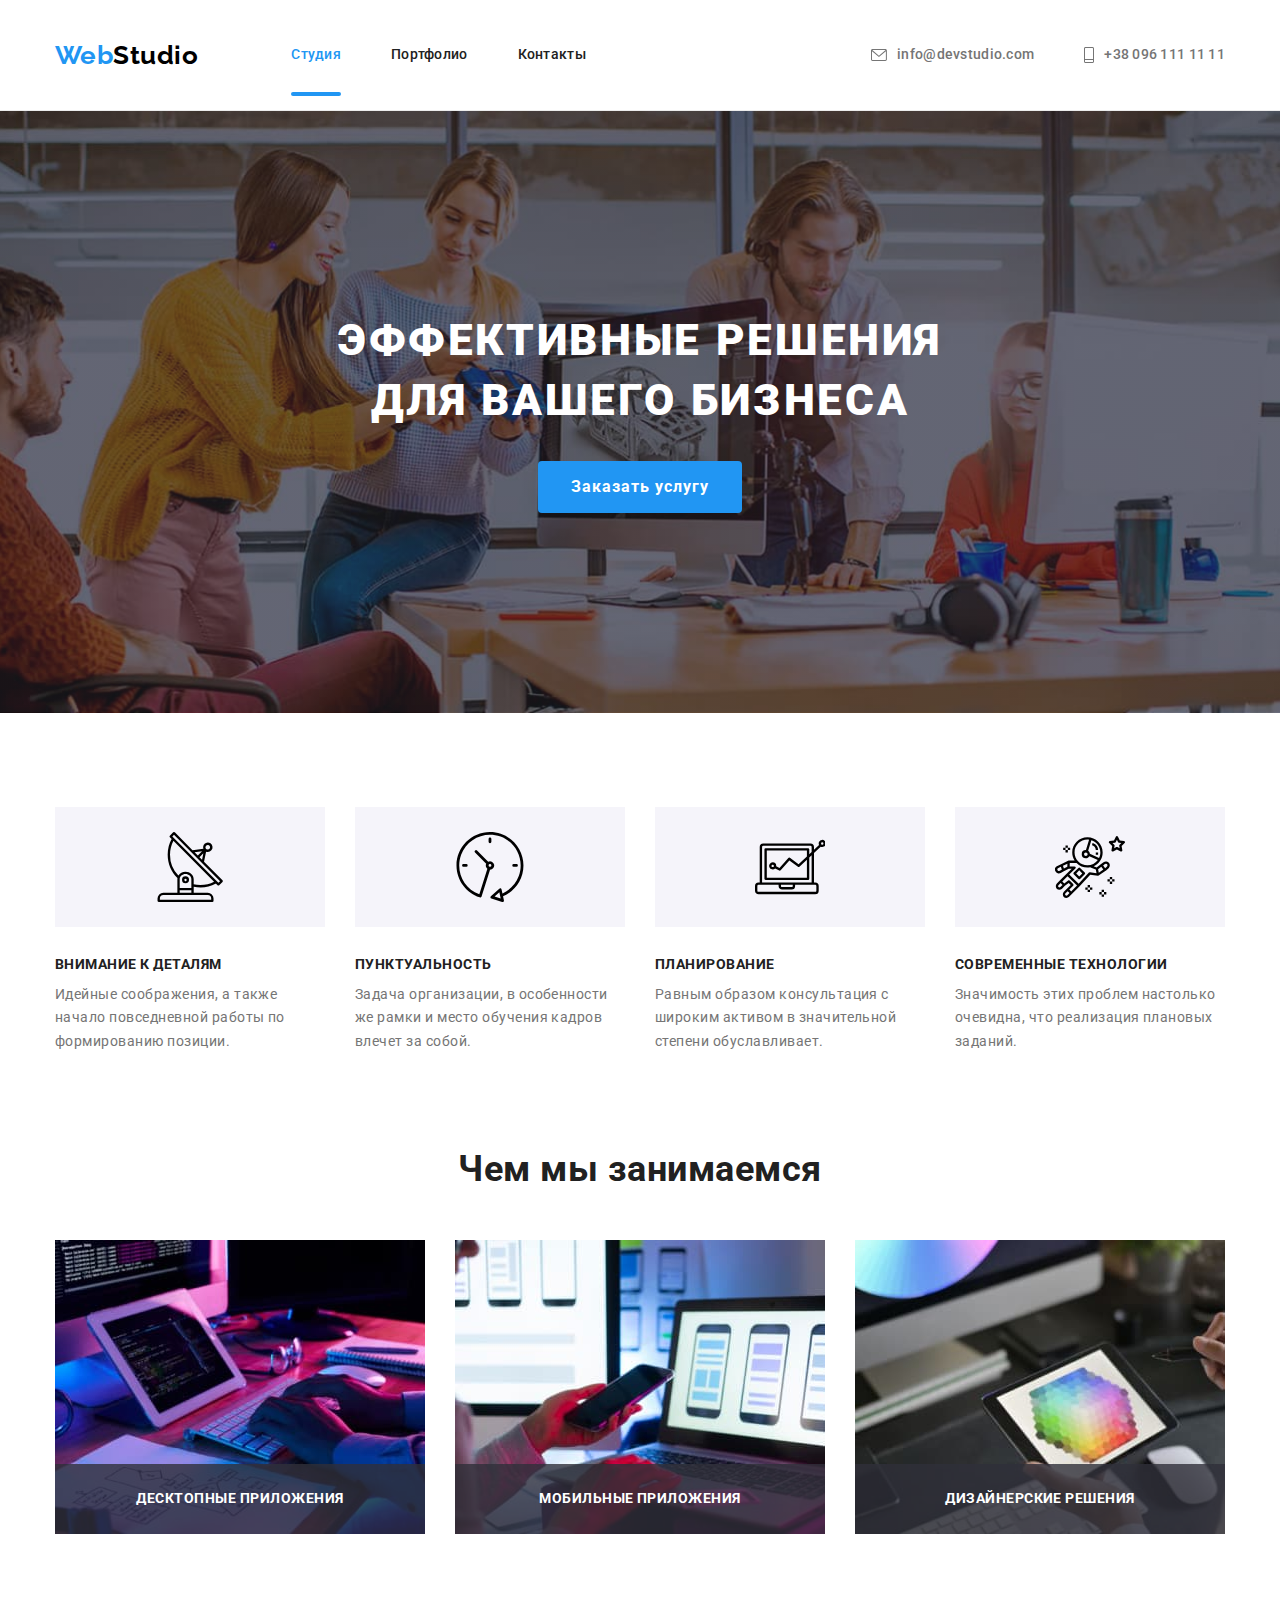
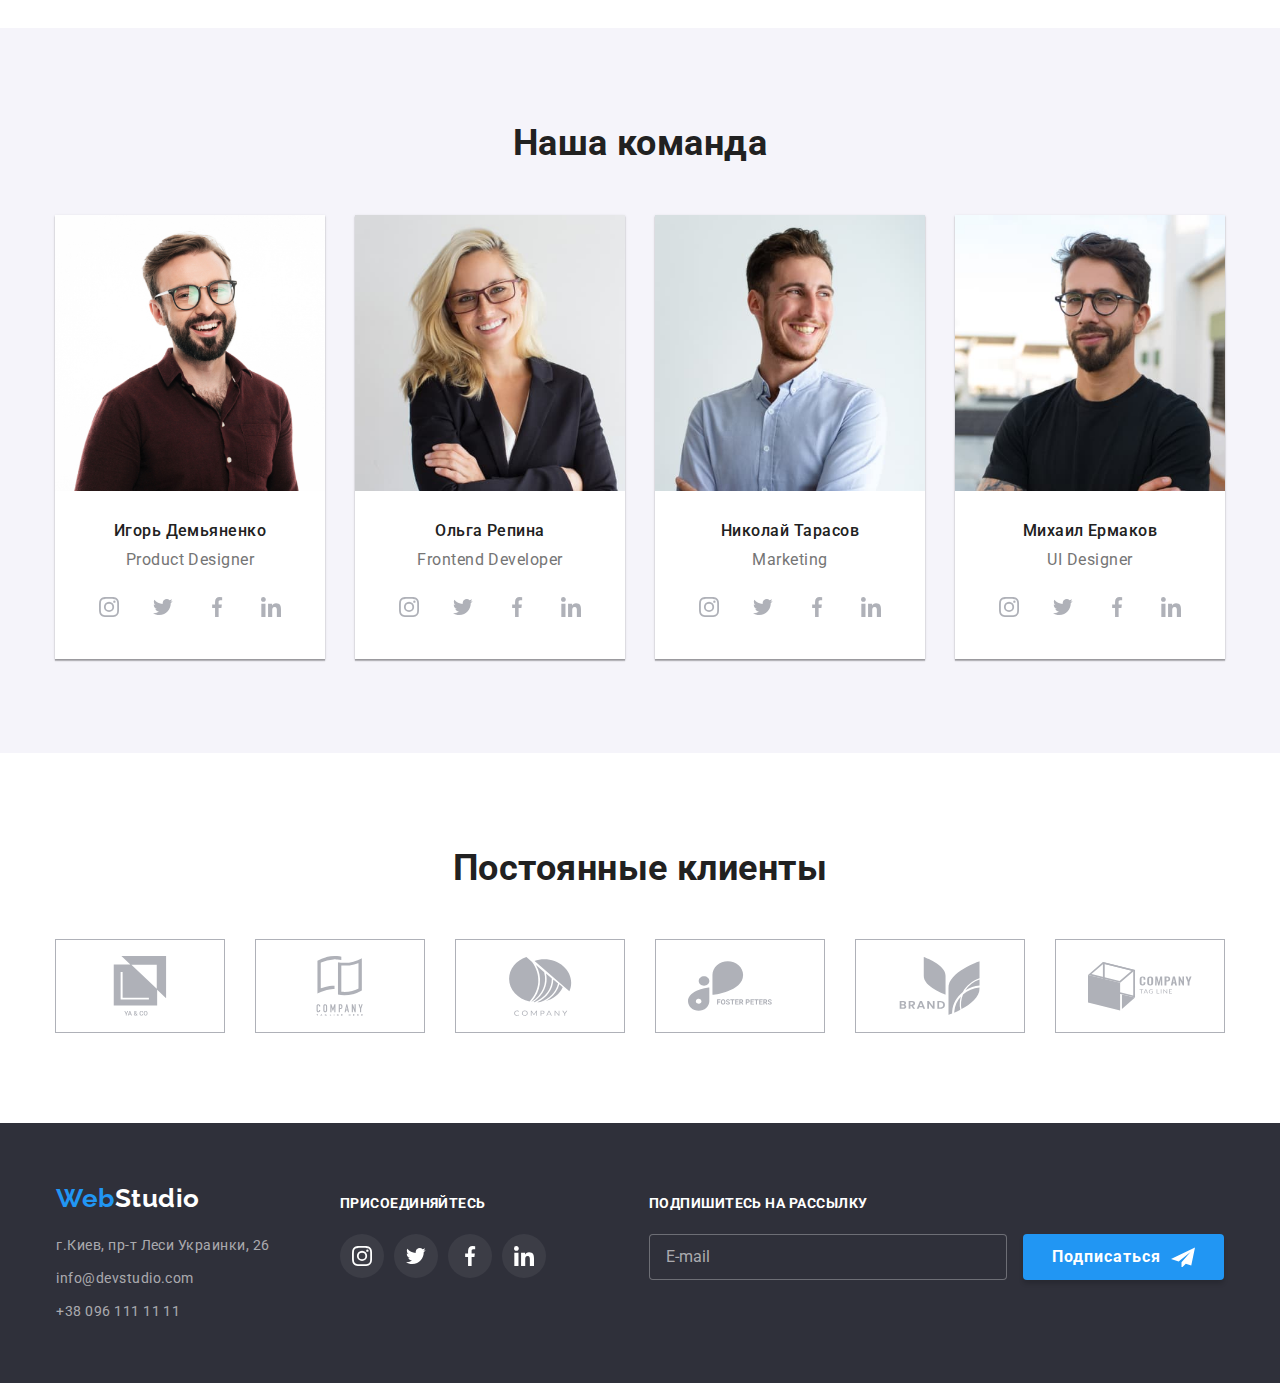
==== commit c9592cf3: "add photo" ====
--- a/index.html
+++ b/index.html
@@ -106,7 +106,7 @@
       <section class="features">
         <div class="container">
           <h2 class="visually-hidden">Преимущества</h2>
-          <ul class="features-list list">
+          <ul class="features-list features-flex list">
             <li class="features-list__item">
               <div class="features-list__icon-fon">
                 <svg class="features-list__icon" width="70" height="70">
@@ -168,29 +168,38 @@
           <ul class="work-list list">
             <li class="work-list__item">
               <img
-                src="./images/box1.jpg"
-                alt="сотрудник создает программу"
-                width="370"
-                height="294"
-              />
+                  srcset="
+                  ./images/skills/img.jpg 1x,                   
+                  ./images/skills/img-2x.jpg 2x
+                  "
+                  src="./images/skills/img.jpg"
+                  alt="фото ноутбука"
+                  width="370"
+                />
               <p class="work-list__text">Десктопные приложения</p>
             </li>
             <li class="work-list__item">
               <img
-                src="./images/box2.jpg"
-                alt="сотрудник создает мобильное приложение"
-                width="370"
-                height="294"
-              />
+                  srcset="
+                  ./images/skills/box.jpg 1x,                   
+                  ./images/skills/box-2x.jpg 2x
+                  "
+                  src="./images/skills/box.jpg"
+                  alt="фото мобильного"
+                  width="370"
+                />
               <p class="work-list__text">Мобильные приложения</p>
             </li>
             <li class="work-list__item">
               <img
-                src="./images/box3.jpg"
-                alt="веб-дизайнер выбирает палитру"
-                width="370"
-                height="294"
-              />
+                  srcset="
+                  ./images/skills/tv.jpg 1x,                   
+                  ./images/skills/tv-2x.jpg 2x
+                  "
+                  src="./images/skills/tv.jpg"
+                  alt="фото планшета"
+                  width="370"
+                />
               <p class="work-list__text">Дизайнерские решения</p>
             </li>            
           </ul>
@@ -202,11 +211,15 @@
           <ul class="team-list list">
             <li class="team-list__item">
               <img
-                src="./images/img1.jpg"
-                alt="фото Игоря Демьяненко"
-                width="270"
-                height="260"
-              />
+                  class="photo thumb-team"
+                  srcset="
+                    ./images/mobile-product-designer.jpg 1x,                   
+                    ./images/mobile-product-designer-2x.jpg 2x
+                  "
+                  src="./images/mobile-product-designer.jpg"
+                  alt="фото Игоря Демьяненко"
+                  width="450"
+                />
               <div class="team-list__workers">
                 <h3 class="team-list__worker">Игорь Демьяненко</h3>
                 <p class="team-list__profession" lang="en">Product Designer</p>
@@ -248,11 +261,15 @@
 
             <li class="team-list__item">
               <img
-                src="./images/img2.jpg"
-                alt="фото Ольги Репиной"
-                width="270"
-                height="260"
-              />
+                  class="photo thumb-team"
+                  srcset="
+                    ./images/mobile-frontend-developer.jpg 1x,                   
+                    ./images/mobile-frontend-developer-2x.jpg 2x
+                  "
+                  src="./images/mobile-frontend-developer.jpg"
+                  alt="фото Ольга Репина"
+                  width="450"
+                />
               <div class="team-list__workers">
                 <h3 class="team-list__worker">Ольга Репина</h3>
                 <p class="team-list__profession" lang="en">Frontend Developer</p>
@@ -293,11 +310,15 @@
             </li>
             <li class="team-list__item">
               <img
-                src="./images/img3.jpg"
-                alt="фото Николая Тарасова"
-                width="270"
-                height="260"
-              />
+                  class="photo thumb-team"
+                  srcset="
+                    ./images/mobile-marketing.jpg 1x,                   
+                    ./images/mobile-marketing-2x.jpg 2x
+                  "
+                  src="./images/mobile-marketing.jpg"
+                  alt="фото Николай Тарасов"
+                  width="450"
+                />
               <div class="team-list__workers">
                 <h3 class="team-list__worker">Николай Тарасов</h3>
                 <p class="team-list__profession" lang="en">Marketing</p>
@@ -338,11 +359,15 @@
             </li>
             <li class="team-list__item">
               <img
-                src="./images/img4.jpg"
-                alt="фото Михаила Ермакова"
-                width="270"
-                height="260"
-              />
+                  class="photo thumb-team"
+                  srcset="
+                    ./images/mobile-ui-designer.jpg 1x,                   
+                    ./images/mobile-ui-designer-2x.jpg 2x
+                  "
+                  src="./images/mobile-ui-designer.jpg"
+                  alt="фото Михаил Ермаков"
+                  width="450"
+                />
               <div class="team-list__workers">
                 <h3 class="team-list__worker">Михаил Ермаков</h3>
                 <p class="team-list__profession" lang="en">UI Designer</p>
--- a/css/main.min.css
+++ b/css/main.min.css
@@ -1,2 +1,2 @@
-:root{--primary-text-color: #212121;--secondary-text-color: #757575;--white-text-color: #ffffff;--accent-color: #2196f3;--black-logo-color: #000000;--footer-text-color: rgba(255, 255, 255, 0.6);--white-background-color: #ffffff;--hero-background-color: #2f303a;--team-background-color: #f5f4fa}body{font-family:"Roboto";letter-spacing:0.03em;background-color:var(--white-background-color);color:var(--primary-text-color)}.list{list-style:none}.link{text-decoration:none}h1,h2,h3,h4,h5,h6,p,ul{margin:0;padding:0}img{display:block;width:100%;height:auto}.container{width:100%;margin-left:auto;margin-right:auto}@media screen and (max-width: 480px){.container{padding-left:15px;padding-right:15px}}@media screen and (min-width: 480px){.container{width:480px}}@media screen and (min-width: 768px){.container{width:768px}}@media screen and (min-width: 1200px){.container{width:1200px}}.section-title{font-weight:700;font-size:36px;line-height:1.17;text-align:center;color:var(--primary-text-color)}.logo{font-family:"Raleway";font-weight:700;font-size:26px;line-height:1.19;align-items:center;text-align:center;color:var(--accent-color)}.visually-hidden{position:absolute;width:1px;height:1px;margin:-1px;padding:0;overflow:hidden;border:0;clip:rect(0 0 0 0)}.header{border-bottom:1px solid #ececec;padding-top:15px;padding-bottom:15px}.header__section{display:flex;align-items:center;justify-content:space-between;padding-left:15px;padding-right:15px}@media screen and (max-width: 767px){.header__section{max-width:767px}}.header__nav{display:flex;align-items:center}.header__logo{margin-right:93px}.header__logo--black{color:var(--black-logo-color)}.nav{display:flex}@media screen and (max-width: 767px){.nav{display:none}}.nav__item:not(:last-child){margin-right:50px}.nav__link{display:block;padding-top:32px;padding-bottom:32px;font-weight:500;font-size:14px;line-height:1.14;letter-spacing:0.02em;color:var(--primary-text-color);position:relative;transition:color 250ms cubic-bezier(0.4, 0, 0.2, 1)}.nav__link:focus,.nav__link:hover{color:var(--accent-color)}.nav__link--current{color:var(--accent-color)}.nav__link--current::after{position:absolute;display:block;content:"";width:100%;height:4px;border-radius:2px;bottom:-1px;background-color:var(--accent-color)}.header-contact{display:flex}@media screen and (max-width: 767px){.header-contact{display:none}}@media screen and (min-width: 768px) and (max-width: 1199px){.header-contact{flex-direction:column;align-content:center}}.header-contack__list{margin-left:auto}.header-contact__item+.header-contact__item{margin-left:50px}@media screen and (min-width: 768px) and (max-width: 1199px){.header-contact__item+.header-contact__item{margin-left:0px;margin-bottom:10px}}@media screen and (min-width: 768px) and (max-width: 1199px){.header-contact__item{margin-left:0px}}.header-contact__link{display:inline-flex;padding:32px 0px 32px;align-items:center;font-weight:500;font-size:14px;line-height:1.14;letter-spacing:0.02em;color:var(--secondary-text-color);transition:color 250ms cubic-bezier(0.4, 0, 0.2, 1)}.header-contact__link:hover,.header-contact__link:focus{color:var(--accent-color)}@media screen and (min-width: 768px) and (max-width: 1199px){.header-contact__link{padding:0}}@media screen and (min-width: 768px) and (max-width: 1199px){.header-contact__item:not(:last-child){margin-bottom:10px}}.header-contact__icon{margin-right:10px;fill:currentColor}.mob-menu{width:100vw;height:100vh;position:fixed;background-color:#fff;top:0;right:0;padding:15px 10px 48px 40px}.flex{display:flex;flex-direction:column;justify-content:space-between}.menu-open{display:flex;align-items:center;justify-content:center;width:40px;height:40px;background-color:transparent;color:#212121;border:none;margin-left:auto;cursor:pointer}.menu-open:hover,.menu-open:focus{fill:var(--accent-color)}@media screen and (min-width: 768px){.menu-open{display:none}}.menu-close{display:flex;align-items:center;justify-content:center;background-color:transparent;color:#212121;border:none;margin-left:auto;cursor:pointer}.menu-close:hover,.menu-close:focus{fill:var(--accent-color)}.mob-menu-list__item:not(:last-child){margin-bottom:32px}.mob-menu-list__link{font-family:Roboto;font-weight:500;font-size:40px;line-height:1.18;letter-spacing:0.02em;color:#212121}.mob-menu-list__link:focus,.mob-menu-list__link:hover{color:var(--accent-color)}.mob-menu-list__link--current{color:var(--accent-color)}.mob-menu-list__tell{display:block;margin-bottom:32px;font-family:Roboto;font-style:normal;font-weight:500;font-size:34px;line-height:1.18;letter-spacing:0.02em;color:#2196f3}.mob-menu-list__mail{display:block;font-family:Roboto;font-style:normal;font-weight:500;font-size:24px;line-height:1.17;letter-spacing:0.02em;color:#757575;margin-bottom:64px}.mob-menu-list__social{display:flex;flex-direction:row;column-gap:20px}.mob-menu-list__social-item{position:relative;font-weight:500;font-size:18px;line-height:1.22;letter-spacing:0.02em;color:#2196f3}.mob-menu-list__social-item:not(:first-child)::before{content:"";display:block;position:absolute;top:0;left:-10px;width:1px;height:22px;background-color:rgba(33,33,33,0.2)}.mob-menu.is-hidden{opacity:0;visibility:hidden;pointer-events:none}.hero{padding-top:118px;padding-bottom:118px;max-width:1600px;min-height:400px;background-image:linear-gradient(to right, rgba(47,48,58,0.4), rgba(47,48,58,0.4)),url(../images/hero.jpg);background-color:var(--hero-background-color);background-repeat:no-repeat;background-position:center;background-size:cover;text-align:center}@media screen and (min-width: 1200px){.hero{min-height:600px;padding-top:200px;padding-bottom:200px}}.hero__title{padding:0;margin-bottom:30px;margin-left:auto;margin-right:auto;max-width:250px;font-weight:900;font-size:18px;line-height:1.62;letter-spacing:0.06em;text-transform:uppercase;color:var(--white-text-color)}@media screen and (min-width: 480px){.hero__title{font-size:26px;max-width:360px}}@media screen and (min-width: 1200px){.hero__title{font-size:44px;max-width:360px;line-height:1.36;max-width:696px;margin-left:auto;margin-right:auto}}.hero__btn{display:inline-block;min-width:140px;border-radius:4px;border:1px solid transparent;padding:7px;background-color:var(--accent-color);color:var(--white-text-color);font-family:"Roboto";font-weight:700;font-size:12px;line-height:1.87;align-items:center;text-align:center;letter-spacing:0.06em;cursor:pointer;transition:background-color 250ms cubic-bezier(0.4, 0, 0.2, 1),color 250ms cubic-bezier(0.4, 0, 0.2, 1)}.hero__btn:hover,.hero__btn:focus{background-color:var(--white-text-color);color:var(--accent-color)}@media screen and (min-width: 480px){.hero__btn{padding:10px 32px;font-size:16px;min-width:200px}}.features{padding-top:60px;padding-bottom:60px}@media screen and (min-width: 1200px){.features{padding-top:94px;padding-bottom:94px}}.features-list{display:flex;flex-wrap:wrap;justify-content:center;grid-gap:30px}@media screen and (min-width: 1200px){.features-list{width:1200px}}@media screen and (min-width: 480px){.features-list__item{width:450px}}@media screen and (min-width: 768px){.features-list__item{width:354px}}@media screen and (min-width: 1200px){.features-list__item{width:270px}}.features-list__icon-fon{display:flex;height:120px;align-items:center;justify-content:center;flex-direction:column;margin-bottom:30px;background-color:var(--team-background-color)}@media screen and (min-width: 480px){.features-list__icon-fon{width:450px}}@media screen and (min-width: 768px){.features-list__icon-fon{width:354px}}@media screen and (min-width: 1200px){.features-list__icon-fon{width:270px}}.features-list__icon{align-items:center}.features-list__title{margin-bottom:10px;font-weight:700;font-size:14px;line-height:1.14;text-transform:uppercase;text-align:center}@media screen and (min-width: 768px){.features-list__title{text-align:left}}.features-list__text{font-size:14px;line-height:1.71;color:var(--secondary-text-color)}.work{padding-bottom:94px;display:none}@media screen and (min-width: 1200px){.work{display:block}}.work__title{margin-bottom:50px}.work-list{display:flex;justify-content:center;align-items:center;grid-gap:30px}.work-list__item{position:relative}.work-list__text{width:100%;position:absolute;bottom:0;left:0;padding:27px 0px;font-weight:bold;font-size:14px;line-height:1.14;text-align:center;text-transform:uppercase;color:var(--white-text-color);background-color:rgba(47,48,58,0.8)}.team{padding-top:60px;padding-bottom:60px;background-color:var(--team-background-color)}@media screen and (min-width: 1200px){.team{padding-top:94px;padding-bottom:94px}}.team__title{margin-bottom:30px;font-weight:700;font-size:28px;line-height:1.17;text-align:center}@media screen and (min-width: 1200px){.team__title{margin-bottom:50px;font-size:36px}}.team-list{display:flex;flex-wrap:wrap;justify-content:center;align-items:center;grid-gap:30px}.team-list__item{box-shadow:0px 1px 3px rgba(0,0,0,0.12),0px 1px 1px rgba(0,0,0,0.14),0px 2px 1px rgba(0,0,0,0.2);background-color:var(--white-background-color)}@media screen and (max-width: 479px){.team-list__item{width:270px}}@media screen and (min-width: 480px){.team-list__item{width:450px}}@media screen and (min-width: 768px){.team-list__item{width:354px}}@media screen and (min-width: 1200px){.team-list__item{width:270px}}.team-list__workers{padding:30px 0px}.team-list__worker{font-weight:500;font-size:16px;line-height:1.19;text-align:center}.team-list__profession{margin-top:10px;font-size:16px;line-height:1.19;text-align:center;color:var(--secondary-text-color)}.team-list__social-list{display:flex;justify-content:space-between;align-items:center;padding:0px 32px;margin-top:16px;list-style:none}.team-list__social-item{width:44px;height:44px}.team-list__social-link{display:block;width:44px;height:44px;border-radius:50%;color:#afb1b8;background-color:#ffffff;transition:background-color 250ms cubic-bezier(0.4, 0, 0.2, 1),color 250ms cubic-bezier(0.4, 0, 0.2, 1)}.team-list__social-link:hover,.team-list__social-link:focus{color:#ffffff;background-color:var(--accent-color)}.team-list__social-icon{margin:12px 0px 0px 12px;fill:currentColor}.client{padding-top:60px;padding-bottom:60px}@media screen and (min-width: 1200px){.client{padding-top:94px;padding-bottom:94px}}.client__title{margin-bottom:30px;font-weight:700;font-size:28px;line-height:1.17;text-align:center}@media screen and (min-width: 1200px){.client__title{margin-bottom:50px;font-size:36px}}.client__list{justify-content:center;align-items:center;grid-gap:30px}.customers{display:flex;flex-wrap:wrap}@media screen and (min-width: 1200px){.customers{flex-wrap:nowrap}}.customers__item{height:90px;transition:border-color 250ms cubic-bezier(0.4, 0, 0.2, 1),color 250ms cubic-bezier(0.4, 0, 0.2, 1)}.customers__item:focus,.customers__item:hover{color:var(--accent-color);border-color:var(--accent-color)}@media screen and (max-width: 767px){.customers__item{width:210px}}@media screen and (min-width: 768px){.customers__item{width:226px}}@media screen and (min-width: 1200px){.customers__item{width:170px}}.customers__link{display:flex;justify-content:center;align-items:center;border:1px solid #afb1b8;color:#afb1b8;background-color:#fff;padding:16px 32px;transition:border-color 250ms cubic-bezier(0.4, 0, 0.2, 1),color 250ms cubic-bezier(0.4, 0, 0.2, 1)}.customers__link:focus,.customers__link:hover{color:var(--accent-color);border-color:var(--accent-color)}@media screen and (min-width: 1200px){.customers__link{width:170px}}.customers__icon{fill:currentColor}.footer{padding-top:60px;padding-bottom:60px;text-align:center;background-color:var(--hero-background-color)}.footer__flex{display:block;margin:0;padding:0;list-style:none}@media (min-width: 768px){.footer__flex{display:flex;justify-content:center;flex-wrap:wrap;gap:30px 165px}}@media (min-width: 1200px){.footer__flex{display:flex;justify-content:center;text-align:left;gap:70px}}.footer__logo--white{color:var(--white-text-color)}.footer-contact{margin-top:20px}.footer-contact__address{color:var(--white-text-color)}.footer-contact__item{margin-top:9px}.footer-contact__link{font-style:normal;font-size:14px;line-height:1.71;color:var(--footer-text-color);transition:color 250ms cubic-bezier(0.4, 0, 0.2, 1)}.footer-contact__link:hover,.footer-contact__link:focus{color:var(--accent-color)}.social-section{display:block;margin-top:60px;text-align:center}@media (min-width: 768px){.social-section{margin-top:0px}}.social-section__text{padding:20px 0px 10px 0px;margin-bottom:20px;font-weight:700;font-size:14px;line-height:1.14px;text-transform:uppercase;color:var(--white-text-color)}@media (min-width: 768px){.social-section__text{padding-bottom:10px}}@media (min-width: 1200px){.social-section__text{text-align:left}}.footer-list{display:flex;justify-content:space-between;justify-content:center;padding:0;margin-top:0;list-style:none}.footer-list__item{width:44px;height:44px;margin-right:10px}.footer-list__link{display:flex;width:44px;height:44px;border-radius:50%;color:#ffffff;background-color:#ffffff10;transition:background-color 250ms cubic-bezier(0.4, 0, 0.2, 1),color 250ms cubic-bezier(0.4, 0, 0.2, 1)}.footer-list__link:hover,.footer-list__link:focus{color:#ffffff;background-color:var(--accent-color)}.footer-list__icon{margin:12px 0px 0px 12px;fill:currentColor}.footer-submit{margin-top:60px;padding:0px 15px}@media (min-width: 768px){.footer-submit{margin-top:0px;padding:0}}@media (min-width: 1200px){.footer-submit{margin-left:23px}}.footer-submit__text{padding:20px 0px 10px 0px;margin-bottom:20px;font-weight:700;font-size:14px;line-height:1.14px;text-transform:uppercase;color:var(--white-text-color)}.footer-submit__input{margin-bottom:20px;width:100%;margin:0;padding:13px 16px;border-radius:4px;border:1px solid rgba(255,255,255,0.3);background-color:var(--hero-background-color);color:var(--white-text-color)}.footer-submit__input::placeholder{font-size:16px;line-height:1.25;color:rgba(255,255,255,0.6)}@media (min-width: 1200px){.footer-submit__input{width:358px;margin-right:12px}}.footer-submit__btn{display:inline-flex;align-items:center;justify-content:center;border:none;margin-top:20px;padding:8px 29px;border-radius:4px;background-color:var(--accent-color);box-shadow:0px 4px 4px rgba(0,0,0,0.15);color:var(--white-text-color);font-family:"Roboto";font-style:normal;font-weight:700;font-size:16px;line-height:1.87;letter-spacing:0.06em;cursor:pointer;min-height:43px}@media (min-width: 1200px){.footer-submit__btn{margin-top:0px}}.footer-submit__btn::after{content:"";display:inline-block;width:24px;height:20px;margin-left:10px;background-image:url(../images/send.svg)}.portfolio-section{padding-top:60px;padding-bottom:60px}@media screen and (min-width: 1200px){.portfolio-section{padding-top:94px;padding-bottom:94px}}.portfolio-btn-list{display:flex;flex-wrap:wrap;justify-content:flex-start;margin-bottom:40px;grid-gap:8px;grid-row-gap:15px}@media (max-width: 767px){.portfolio-btn-list{padding:0px 15px}}@media (min-width: 768px){.portfolio-btn-list{justify-content:center;margin-bottom:30px}}@media (min-width: 1200px){.portfolio-btn-list{margin-bottom:50px}}.portfolio-item:hover .portfolio-overlay{transform:translateY(0)}.portfolio-description{position:relative;overflow:hidden}.portfolio-overlay{position:absolute;display:inline-block;content:"";width:100%;height:100%;top:0;left:0;background-color:rgba(33,150,243,0.9);transform:translateY(100%);transition:transform 250ms cubic-bezier(0.4, 0, 0.2, 1)}.portfolio-description-text{position:absolute;top:0;left:0;padding:63px 24px;font-size:18px;line-height:1.56;color:var(--white-text-color)}.portfolio-btn{display:inline-block;min-width:73px;border-radius:4px;border:1px solid transparent;padding:6px 22px;font-family:"Roboto";font-weight:500;font-size:16px;line-height:1.63;letter-spacing:0.03em;text-align:center;background-color:var(--team-background-color);color:var(--primary-text-color);cursor:pointer;transition:background-color 250ms cubic-bezier(0.4, 0, 0.2, 1),color 250ms cubic-bezier(0.4, 0, 0.2, 1),box-shadow 250ms cubic-bezier(0.4, 0, 0.2, 1)}.portfolio-btn:hover,.portfolio-btn:focus{background-color:var(--accent-color);color:var(--white-text-color);box-shadow:0px 3px 1px rgba(0,0,0,0.1),0px 1px 2px rgba(0,0,0,0.08),0px 2px 2px rgba(0,0,0,0.12)}.portfolio-list{display:grid;grid-template-columns:auto;gap:30px 30px;align-items:stretch}@media screen and (min-width: 480px){.portfolio-list{grid-template-columns:auto;padding-left:15px;padding-right:15px}}@media screen and (min-width: 768px){.portfolio-list{grid-template-columns:auto auto;padding-left:15px;padding-right:15px}}@media screen and (min-width: 1200px){.portfolio-list{grid-template-columns:auto auto auto}}.portfolio-item{transition:box-shadow 250ms cubic-bezier(0.4, 0, 0.2, 1)}.portfolio-item:hover,.portfolio-item:focus{box-shadow:0px 3px 1px rgba(0,0,0,0.1),0px 1px 2px rgba(0,0,0,0.08),0px 2px 2px rgba(0,0,0,0.12)}.portfolio-border{border:1px solid #eeeeee;border-top:transparent;padding:20px 24px}.portfolio-list-title{font-weight:700;font-size:18px;line-height:2;letter-spacing:0.06em}.portfolio-list-text{margin-top:4px;font-size:16px;line-height:1.87;color:var(--secondary-text-color)}.backdrop{position:fixed;display:flex;align-items:center;justify-content:center;width:100vw;height:100vh;background-color:rgba(0,0,0,0.2);top:0;transition:opacity 250ms cubic-bezier(0.4, 0, 0.2, 1),visibility 250ms cubic-bezier(0.4, 0, 0.2, 1)}.backdrop.is-hidden{opacity:0;visibility:hidden;pointer-events:none}.backdrop.is-hidden .modal{transform:scale(2)}.modal{width:528px;min-height:581px;background-color:#ffffff;position:relative;transform:scale(1);transition:transform 250ms cubic-bezier(0.4, 0, 0.2, 1)}.modal-icon{fill:var(--black-logo-color);transition:fill 250ms cubic-bezier(0.4, 0, 0.2, 1)}.close-btn{position:absolute;display:flex;align-items:center;justify-content:center;right:8px;top:8px;background-color:transparent;border-radius:50%;width:30px;height:30px;border:1px solid rgba(0,0,0,0.1);cursor:pointer}.close-btn:hover .modal-icon{fill:var(--accent-color)}.form{width:528px;margin-left:auto;margin-right:auto;padding:40px}.form-title{font-weight:700;font-size:20px;line-height:1.15;text-align:center}.top-title{margin-top:12px}.form-field{position:relative;display:flex;flex-direction:column;margin-bottom:10px}.form-label,.comment-label{font-size:12px;line-height:1.17;letter-spacing:0.01em;color:var(--secondary-text-color);margin-bottom:4px}.form-input{width:100%;margin:0;padding:11px 42px;border:1px solid rgba(33,33,33,0.2);border-radius:4px;outline:none;transition:border-color 250ms cubic-bezier(0.4, 0, 0.2, 1)}.form-input:focus{border-color:var(--accent-color)}.form-input:focus ~ .input-icon{fill:var(--accent-color)}.input-icon{position:absolute;top:50%;left:15px;transform:translateY(25%);display:inline-block;width:12px;height:12px;transition:fill 250ms cubic-bezier(0.4, 0, 0.2, 1)}textarea{resize:none;border:1px solid rgba(33,33,33,0.2);border-radius:4px;padding:12px 16px;font-size:12px;line-height:1.17;letter-spacing:0.01em;height:120px;outline:none;transition:border-color 250ms cubic-bezier(0.4, 0, 0.2, 1)}textarea:focus{border-color:var(--accent-color)}.comment::placeholder{font-size:12px;line-height:1.17;letter-spacing:0.01em;color:#757575}.form-field-chek{padding-left:14px;margin-top:25px;margin-bottom:30px}.icon-chek{display:inline-block;width:16px;height:15px;border:2px solid #212121;border-radius:2px;margin-right:7px}.form-checkbox{position:absolute;width:1px;height:1px;margin:-1px;padding:0;overflow:hidden;border:0;clip:rect(0 0 0 0)}.form-checkbox:checked+.icon-chek{background-image:url(../images/icon-check.svg);background-position:center;background-repeat:no-repeat;background-color:var(--accent-color);background-origin:border-box;border-color:var(--accent-color)}.policy-label{display:flex;align-items:center;font-size:14px;line-height:1.71;color:var(--secondary-text-color)}.policy-link{margin-left:4px;color:#2196f3}.form-btn{display:flex;align-items:center;justify-content:center;margin:0 auto;padding:10px 56px;border:none;border-radius:4px;text-align:center;text-decoration:none;font-family:"Roboto";font-style:normal;font-weight:700;font-size:16px;line-height:1.87;letter-spacing:0.06em;cursor:pointer;background-color:var(--accent-color);box-shadow:0px 4px 4px rgba(0,0,0,0.15);color:var(--white-text-color);transition:background-color 250ms cubic-bezier(0.4, 0, 0.2, 1)}.form-btn:focus,.form-btn:hover{background-color:#188ce8}
+:root{--primary-text-color: #212121;--secondary-text-color: #757575;--white-text-color: #ffffff;--accent-color: #2196f3;--black-logo-color: #000000;--footer-text-color: rgba(255, 255, 255, 0.6);--white-background-color: #ffffff;--hero-background-color: #2f303a;--team-background-color: #f5f4fa}body{font-family:"Roboto";letter-spacing:0.03em;background-color:var(--white-background-color);color:var(--primary-text-color)}.list{list-style:none}.link{text-decoration:none}h1,h2,h3,h4,h5,h6,p,ul{margin:0;padding:0}img{display:block;width:100%;height:auto}.container{width:100%;margin-left:auto;margin-right:auto}@media screen and (min-width: 480px){.container{padding-left:15px;padding-right:15px}}@media screen and (min-width: 480px){.container{width:480px}}@media screen and (min-width: 768px){.container{width:768px}}@media screen and (min-width: 1200px){.container{width:1200px}}.section-title{font-weight:700;font-size:36px;line-height:1.17;text-align:center;color:var(--primary-text-color)}.logo{font-family:"Raleway";font-weight:700;font-size:26px;line-height:1.19;align-items:center;text-align:center;color:var(--accent-color)}.visually-hidden{position:absolute;width:1px;height:1px;margin:-1px;padding:0;overflow:hidden;border:0;clip:rect(0 0 0 0)}.header{border-bottom:1px solid #ececec;padding-top:15px;padding-bottom:15px}.header__section{display:flex;align-items:center;justify-content:space-between;padding-left:15px;padding-right:15px}@media screen and (max-width: 767px){.header__section{max-width:767px}}.header__nav{display:flex;align-items:center}.header__logo{margin-right:93px}.header__logo--black{color:var(--black-logo-color)}.nav{display:flex}@media screen and (max-width: 767px){.nav{display:none}}.nav__item:not(:last-child){margin-right:50px}.nav__link{display:block;padding-top:32px;padding-bottom:32px;font-weight:500;font-size:14px;line-height:1.14;letter-spacing:0.02em;color:var(--primary-text-color);position:relative;transition:color 250ms cubic-bezier(0.4, 0, 0.2, 1)}.nav__link:focus,.nav__link:hover{color:var(--accent-color)}.nav__link--current{color:var(--accent-color)}.nav__link--current::after{position:absolute;display:block;content:"";width:100%;height:4px;border-radius:2px;bottom:-1px;background-color:var(--accent-color)}.header-contact{display:flex}@media screen and (max-width: 767px){.header-contact{display:none}}@media screen and (min-width: 768px) and (max-width: 1199px){.header-contact{flex-direction:column;align-content:center}}.header-contack__list{margin-left:auto}.header-contact__item+.header-contact__item{margin-left:50px}@media screen and (min-width: 768px) and (max-width: 1199px){.header-contact__item+.header-contact__item{margin-left:0px}}@media screen and (min-width: 768px) and (max-width: 1199px){.header-contact__item{margin-left:0px}}.header-contact__link{display:inline-flex;padding:32px 0px 32px;align-items:center;font-weight:500;font-size:14px;line-height:1.14;letter-spacing:0.02em;color:var(--secondary-text-color);transition:color 250ms cubic-bezier(0.4, 0, 0.2, 1)}.header-contact__link:hover,.header-contact__link:focus{color:var(--accent-color)}@media screen and (min-width: 768px) and (max-width: 1199px){.header-contact__link{padding:0}}@media screen and (min-width: 768px) and (max-width: 1199px){.header-contact__item:not(:last-child){margin-bottom:10px}}.header-contact__icon{margin-right:10px;fill:currentColor}.mob-menu{width:100vw;height:100vh;position:fixed;background-color:#fff;top:0;right:0;padding:15px 10px 48px 40px;z-index:999}.flex{display:flex;flex-direction:column;justify-content:space-between}.menu-open{display:flex;align-items:center;justify-content:center;width:40px;height:40px;background-color:transparent;color:#212121;border:none;margin-left:auto;cursor:pointer}.menu-open:hover,.menu-open:focus{fill:var(--accent-color)}@media screen and (min-width: 768px){.menu-open{display:none}}.menu-close{display:flex;align-items:center;justify-content:center;background-color:transparent;color:#212121;border:none;margin-left:auto;cursor:pointer}.menu-close:hover,.menu-close:focus{fill:var(--accent-color)}.mob-menu-list__item:not(:last-child){margin-bottom:32px}.mob-menu-list__link{font-family:Roboto;font-weight:500;font-size:40px;line-height:1.18;letter-spacing:0.02em;color:#212121}.mob-menu-list__link:focus,.mob-menu-list__link:hover{color:var(--accent-color)}.mob-menu-list__link--current{color:var(--accent-color)}.mob-menu-list__tell{display:block;margin-bottom:32px;font-family:Roboto;font-style:normal;font-weight:500;font-size:34px;line-height:1.18;letter-spacing:0.02em;color:#2196f3}.mob-menu-list__mail{display:block;font-family:Roboto;font-style:normal;font-weight:500;font-size:24px;line-height:1.17;letter-spacing:0.02em;color:#757575;margin-bottom:64px}.mob-menu-list__social{display:flex;flex-direction:row;column-gap:20px}.mob-menu-list__social-item{position:relative;font-weight:500;font-size:18px;line-height:1.22;letter-spacing:0.02em;color:#2196f3}.mob-menu-list__social-item:not(:first-child)::before{content:"";display:block;position:absolute;top:0;left:-10px;width:1px;height:22px;background-color:rgba(33,33,33,0.2)}.mob-menu.is-hidden{opacity:0;visibility:hidden;pointer-events:none}.hero{padding-top:118px;padding-bottom:118px;max-width:1600px;min-height:400px;background-image:linear-gradient(to right, rgba(47,48,58,0.4), rgba(47,48,58,0.4)),url(../images/hero.jpg);background-color:var(--hero-background-color);background-repeat:no-repeat;background-position:center;background-size:cover;text-align:center}@media screen and (min-width: 1200px){.hero{min-height:600px;padding-top:200px;padding-bottom:200px}}.hero__title{padding:0;margin-bottom:30px;margin-left:auto;margin-right:auto;max-width:250px;font-weight:900;font-size:18px;line-height:1.62;letter-spacing:0.06em;text-transform:uppercase;color:var(--white-text-color)}@media screen and (min-width: 480px){.hero__title{font-size:26px;max-width:360px}}@media screen and (min-width: 1200px){.hero__title{font-size:44px;max-width:360px;line-height:1.36;max-width:696px;margin-left:auto;margin-right:auto}}.hero__btn{display:inline-block;min-width:140px;border-radius:4px;border:1px solid transparent;padding:7px;background-color:var(--accent-color);color:var(--white-text-color);font-family:"Roboto";font-weight:700;font-size:12px;line-height:1.87;align-items:center;text-align:center;letter-spacing:0.06em;cursor:pointer;transition:background-color 250ms cubic-bezier(0.4, 0, 0.2, 1),color 250ms cubic-bezier(0.4, 0, 0.2, 1)}.hero__btn:hover,.hero__btn:focus{background-color:var(--white-text-color);color:var(--accent-color)}@media screen and (min-width: 480px){.hero__btn{padding:10px 32px;font-size:16px;min-width:200px}}.features{padding-top:60px;padding-bottom:60px}@media screen and (min-width: 1200px){.features{padding-top:94px;padding-bottom:94px}}@media screen and (max-width: 479px){.features{padding-left:15px;padding-right:15px}}.features-flex{display:flex;flex-wrap:wrap}.features-list{justify-content:center;grid-gap:30px}@media screen and (min-width: 480px){.features-list__item{width:450px}}@media screen and (min-width: 768px){.features-list__item{width:354px}}@media screen and (min-width: 1200px){.features-list__item{width:270px}}.features-list__icon-fon{display:flex;height:120px;align-items:center;justify-content:center;flex-direction:column;margin-bottom:30px;background-color:var(--team-background-color)}@media screen and (min-width: 480px){.features-list__icon-fon{width:450px}}@media screen and (min-width: 768px){.features-list__icon-fon{width:354px}}@media screen and (min-width: 1200px){.features-list__icon-fon{width:270px}}.features-list__icon{align-items:center}.features-list__title{margin-bottom:10px;font-weight:700;font-size:14px;line-height:1.14;text-transform:uppercase;text-align:center}@media screen and (min-width: 768px){.features-list__title{text-align:left}}.features-list__text{font-size:14px;line-height:1.71;color:var(--secondary-text-color)}.work{padding-bottom:94px;display:none}@media screen and (min-width: 1200px){.work{display:block}}.work__title{margin-bottom:50px}.work-list{display:flex;justify-content:center;align-items:center;grid-gap:30px}.work-list__item{position:relative}.work-list__text{width:100%;position:absolute;bottom:0;left:0;padding:27px 0px;font-weight:bold;font-size:14px;line-height:1.14;text-align:center;text-transform:uppercase;color:var(--white-text-color);background-color:rgba(47,48,58,0.8)}.team{padding-top:60px;padding-bottom:60px;background-color:var(--team-background-color)}@media screen and (min-width: 1200px){.team{padding-top:94px;padding-bottom:94px}}.team__title{margin-bottom:30px;font-weight:700;font-size:28px;line-height:1.17;text-align:center}@media screen and (min-width: 1200px){.team__title{margin-bottom:50px;font-size:36px}}.team-list{display:flex;flex-wrap:wrap;justify-content:center;align-items:center;grid-gap:30px}.team-list__item{box-shadow:0px 1px 3px rgba(0,0,0,0.12),0px 1px 1px rgba(0,0,0,0.14),0px 2px 1px rgba(0,0,0,0.2);background-color:var(--white-background-color)}@media screen and (max-width: 479px){.team-list__item{width:270px}}@media screen and (min-width: 480px){.team-list__item{width:450px}}@media screen and (min-width: 768px){.team-list__item{width:354px}}@media screen and (min-width: 1200px){.team-list__item{width:270px}}.team-list__workers{padding:30px 0px}.team-list__worker{font-weight:500;font-size:16px;line-height:1.19;text-align:center}.team-list__profession{margin-top:10px;font-size:16px;line-height:1.19;text-align:center;color:var(--secondary-text-color)}.team-list__social-list{display:flex;justify-content:space-between;align-items:center;padding:0px 32px;margin-top:16px;list-style:none}.team-list__social-item{width:44px;height:44px}.team-list__social-link{display:block;width:44px;height:44px;border-radius:50%;color:#afb1b8;background-color:#ffffff;transition:background-color 250ms cubic-bezier(0.4, 0, 0.2, 1),color 250ms cubic-bezier(0.4, 0, 0.2, 1)}.team-list__social-link:hover,.team-list__social-link:focus{color:#ffffff;background-color:var(--accent-color)}.team-list__social-icon{margin:12px 0px 0px 12px;fill:currentColor}.client{padding-top:60px;padding-bottom:60px}@media screen and (min-width: 1200px){.client{padding-top:94px;padding-bottom:94px}}.client__title{margin-bottom:30px;font-weight:700;font-size:28px;line-height:1.17;text-align:center}@media screen and (min-width: 1200px){.client__title{margin-bottom:50px;font-size:36px}}.client__list{justify-content:center;align-items:center;grid-gap:30px}.customers{display:flex;flex-wrap:wrap}@media screen and (min-width: 1200px){.customers{flex-wrap:nowrap}}.customers__item{height:90px;transition:border-color 250ms cubic-bezier(0.4, 0, 0.2, 1),color 250ms cubic-bezier(0.4, 0, 0.2, 1)}.customers__item:focus,.customers__item:hover{color:var(--accent-color);border-color:var(--accent-color)}@media screen and (max-width: 767px){.customers__item{width:210px}}@media screen and (min-width: 768px){.customers__item{width:226px}}@media screen and (min-width: 1200px){.customers__item{width:170px}}.customers__link{display:flex;justify-content:center;align-items:center;border:1px solid #afb1b8;color:#afb1b8;background-color:#fff;padding:16px 32px;transition:border-color 250ms cubic-bezier(0.4, 0, 0.2, 1),color 250ms cubic-bezier(0.4, 0, 0.2, 1)}.customers__link:focus,.customers__link:hover{color:var(--accent-color);border-color:var(--accent-color)}@media screen and (min-width: 1200px){.customers__link{width:170px}}.customers__icon{fill:currentColor}.footer{text-align:center;padding:60px 15px;background-color:var(--hero-background-color)}.footer__flex{display:block;margin:0;padding:0px;list-style:none}@media (min-width: 768px){.footer__flex{display:flex;justify-content:center;flex-wrap:wrap;gap:30px 165px}}@media (min-width: 1200px){.footer__flex{display:flex;justify-content:center;text-align:left;gap:70px}}.footer__logo--white{color:var(--white-text-color)}.footer-contact{margin-top:20px}.footer-contact__address{color:var(--white-text-color)}.footer-contact__item{margin-top:9px}.footer-contact__link{font-style:normal;font-size:14px;line-height:1.71;color:var(--footer-text-color);transition:color 250ms cubic-bezier(0.4, 0, 0.2, 1)}.footer-contact__link:hover,.footer-contact__link:focus{color:var(--accent-color)}.social-section{display:block;margin-top:60px;text-align:center}@media (min-width: 768px){.social-section{margin-top:0px}}.social-section__text{padding:20px 0px 10px 0px;margin-bottom:20px;font-weight:700;font-size:14px;line-height:1.14px;text-transform:uppercase;color:var(--white-text-color)}@media (min-width: 768px){.social-section__text{padding-bottom:10px}}@media (min-width: 1200px){.social-section__text{text-align:left}}.footer-list{display:flex;justify-content:space-between;justify-content:center;padding:0;margin-top:0;list-style:none}.footer-list__item{width:44px;height:44px;margin-right:10px}.footer-list__link{display:flex;width:44px;height:44px;border-radius:50%;color:#ffffff;background-color:#ffffff10;transition:background-color 250ms cubic-bezier(0.4, 0, 0.2, 1),color 250ms cubic-bezier(0.4, 0, 0.2, 1)}.footer-list__link:hover,.footer-list__link:focus{color:#ffffff;background-color:var(--accent-color)}.footer-list__icon{margin:12px 0px 0px 12px;fill:currentColor}.footer-submit{margin-top:60px}@media (min-width: 768px){.footer-submit{margin-top:0px;padding:0}}@media (min-width: 1200px){.footer-submit{margin-left:23px}}.footer-submit__text{padding:20px 0px 10px 0px;margin-bottom:20px;font-weight:700;font-size:14px;line-height:1.14px;text-transform:uppercase;color:var(--white-text-color)}.footer-submit__input{margin-bottom:20px;width:100%;margin:0;padding:13px 16px;border-radius:4px;border:1px solid rgba(255,255,255,0.3);background-color:var(--hero-background-color);color:var(--white-text-color)}.footer-submit__input::placeholder{font-size:16px;line-height:1.25;color:rgba(255,255,255,0.6)}@media (min-width: 1200px){.footer-submit__input{width:358px;margin-right:12px}}.footer-submit__btn{display:inline-flex;align-items:center;justify-content:center;border:none;margin-top:20px;padding:8px 29px;border-radius:4px;background-color:var(--accent-color);box-shadow:0px 4px 4px rgba(0,0,0,0.15);color:var(--white-text-color);font-family:"Roboto";font-style:normal;font-weight:700;font-size:16px;line-height:1.87;letter-spacing:0.06em;cursor:pointer;min-height:43px}@media (min-width: 1200px){.footer-submit__btn{margin-top:0px}}.footer-submit__btn::after{content:"";display:inline-block;width:24px;height:20px;margin-left:10px;background-image:url(../images/send.svg)}.portfolio-section{padding-top:60px;padding-bottom:60px}@media screen and (min-width: 1200px){.portfolio-section{padding-top:94px;padding-bottom:94px}}@media screen and (max-width: 479px){.portfolio-section{padding-left:15px;padding-right:15px}}.portfolio-btn-list{display:flex;flex-wrap:wrap;justify-content:flex-start;margin-bottom:40px;grid-gap:8px;grid-row-gap:15px}@media (min-width: 768px){.portfolio-btn-list{justify-content:center;margin-bottom:30px}}@media (min-width: 1200px){.portfolio-btn-list{margin-bottom:50px}}.portfolio-item:hover .portfolio-overlay{transform:translateY(0)}.portfolio-description{position:relative;overflow:hidden}.portfolio-overlay{position:absolute;display:inline-block;content:"";width:100%;height:100%;top:0;left:0;background-color:rgba(33,150,243,0.9);transform:translateY(100%);transition:transform 250ms cubic-bezier(0.4, 0, 0.2, 1)}.portfolio-description-text{position:absolute;top:0;left:0;padding:63px 24px;font-size:18px;line-height:1.56;color:var(--white-text-color)}.portfolio-btn{display:inline-block;min-width:73px;border-radius:4px;border:1px solid transparent;padding:6px 22px;font-family:"Roboto";font-weight:500;font-size:16px;line-height:1.63;letter-spacing:0.03em;text-align:center;background-color:var(--team-background-color);color:var(--primary-text-color);cursor:pointer;transition:background-color 250ms cubic-bezier(0.4, 0, 0.2, 1),color 250ms cubic-bezier(0.4, 0, 0.2, 1),box-shadow 250ms cubic-bezier(0.4, 0, 0.2, 1)}.portfolio-btn:hover,.portfolio-btn:focus{background-color:var(--accent-color);color:var(--white-text-color);box-shadow:0px 3px 1px rgba(0,0,0,0.1),0px 1px 2px rgba(0,0,0,0.08),0px 2px 2px rgba(0,0,0,0.12)}.portfolio-list{display:grid;grid-template-columns:auto;gap:30px 30px;align-items:stretch}@media screen and (min-width: 480px){.portfolio-list{grid-template-columns:auto}}@media screen and (min-width: 768px){.portfolio-list{grid-template-columns:auto auto}}@media screen and (min-width: 1200px){.portfolio-list{grid-template-columns:auto auto auto}}.portfolio-item{transition:box-shadow 250ms cubic-bezier(0.4, 0, 0.2, 1)}.portfolio-item:hover,.portfolio-item:focus{box-shadow:0px 3px 1px rgba(0,0,0,0.1),0px 1px 2px rgba(0,0,0,0.08),0px 2px 2px rgba(0,0,0,0.12)}.portfolio-border{border:1px solid #eeeeee;border-top:transparent;padding:20px 24px}.portfolio-list-title{font-weight:700;font-size:18px;line-height:2;letter-spacing:0.06em}.portfolio-list-text{margin-top:4px;font-size:16px;line-height:1.87;color:var(--secondary-text-color)}.backdrop{position:fixed;display:flex;align-items:center;justify-content:center;width:100vw;height:100vh;background-color:rgba(0,0,0,0.2);top:0;transition:opacity 250ms cubic-bezier(0.4, 0, 0.2, 1),visibility 250ms cubic-bezier(0.4, 0, 0.2, 1)}.backdrop.is-hidden{opacity:0;visibility:hidden;pointer-events:none}.backdrop.is-hidden .modal{transform:scale(2)}.modal{width:320px;min-height:581px;background-color:#ffffff;position:relative;transform:scale(1);transition:transform 250ms cubic-bezier(0.4, 0, 0.2, 1)}@media screen and (min-width: 480px){.modal{width:450px;min-height:609px}}@media screen and (min-width: 1200px){.modal{width:528px;min-height:581px}}.modal-icon{fill:var(--black-logo-color);transition:fill 250ms cubic-bezier(0.4, 0, 0.2, 1)}.close-btn{position:absolute;display:flex;align-items:center;justify-content:center;right:8px;top:8px;background-color:transparent;border-radius:50%;width:30px;height:30px;border:1px solid rgba(0,0,0,0.1);cursor:pointer}.close-btn:hover .modal-icon{fill:var(--accent-color)}.form{margin-left:auto;margin-right:auto;padding:40px}@media screen and (min-width: 480px){.form{width:450px}}@media screen and (min-width: 1200px){.form{width:528px}}.form-title{display:block;font-weight:700;font-size:20px;line-height:1.15;text-align:center}.top-title{margin-top:12px}.form-field{position:relative;display:flex;flex-direction:column;margin-bottom:10px}.form-label,.comment-label{font-size:12px;line-height:1.16;letter-spacing:0.01em;color:var(--secondary-text-color);margin-bottom:4px}.form-input{width:100%;margin:0;padding:11px 42px;border:1px solid rgba(33,33,33,0.2);border-radius:4px;outline:none;transition:border-color 250ms cubic-bezier(0.4, 0, 0.2, 1)}.form-input:focus{border-color:var(--accent-color)}.form-input:focus ~ .input-icon{fill:var(--accent-color)}.input-icon{position:absolute;top:50%;left:15px;transform:translateY(25%);display:inline-block;width:12px;height:12px;transition:fill 250ms cubic-bezier(0.4, 0, 0.2, 1)}textarea{resize:none;border:1px solid rgba(33,33,33,0.2);border-radius:4px;padding:12px 16px;font-size:12px;line-height:1.17;letter-spacing:0.01em;height:120px;outline:none;transition:border-color 250ms cubic-bezier(0.4, 0, 0.2, 1)}textarea:focus{border-color:var(--accent-color)}.comment::placeholder{font-size:12px;line-height:1.17;letter-spacing:0.01em;color:#757575}.form-field-chek{padding-left:0px;margin-top:25px;margin-bottom:30px}@media screen and (min-width: 1200px){.form-field-chek{padding-left:14px}}.icon-chek{display:inline-block;width:16px;height:15px;border:2px solid #212121;border-radius:2px;margin-right:7px}.form-checkbox{position:absolute;width:1px;height:1px;margin:-1px;padding:0;overflow:hidden;border:0;clip:rect(0 0 0 0)}.form-checkbox:checked+.icon-chek{background-image:url(../images/icon-check.svg);background-position:center;background-repeat:no-repeat;background-color:var(--accent-color);background-origin:border-box;border-color:var(--accent-color)}.policy-label{position:relative;display:flex;align-items:center;font-size:11px;line-height:1.14;color:var(--secondary-text-color)}@media screen and (max-width: 479px){.policy-label{font-size:10px;line-height:1.11}}@media screen and (min-width: 1200px){.policy-label{font-size:14px;line-height:1.71}}.policy-link{margin-left:3px;color:#2196f3}@media screen and (max-width: 479px){.policy-link{position:absolute;top:18px;left:21px}}.form-btn{display:flex;align-items:center;justify-content:center;margin:0 auto;padding:10px 56px;border:none;border-radius:4px;text-align:center;text-decoration:none;font-family:"Roboto";font-style:normal;font-weight:700;font-size:16px;line-height:1.87;letter-spacing:0.06em;cursor:pointer;background-color:var(--accent-color);box-shadow:0px 4px 4px rgba(0,0,0,0.15);color:var(--white-text-color);transition:background-color 250ms cubic-bezier(0.4, 0, 0.2, 1)}.form-btn:focus,.form-btn:hover{background-color:#188ce8}
 /*# sourceMappingURL=main.min.css.map */